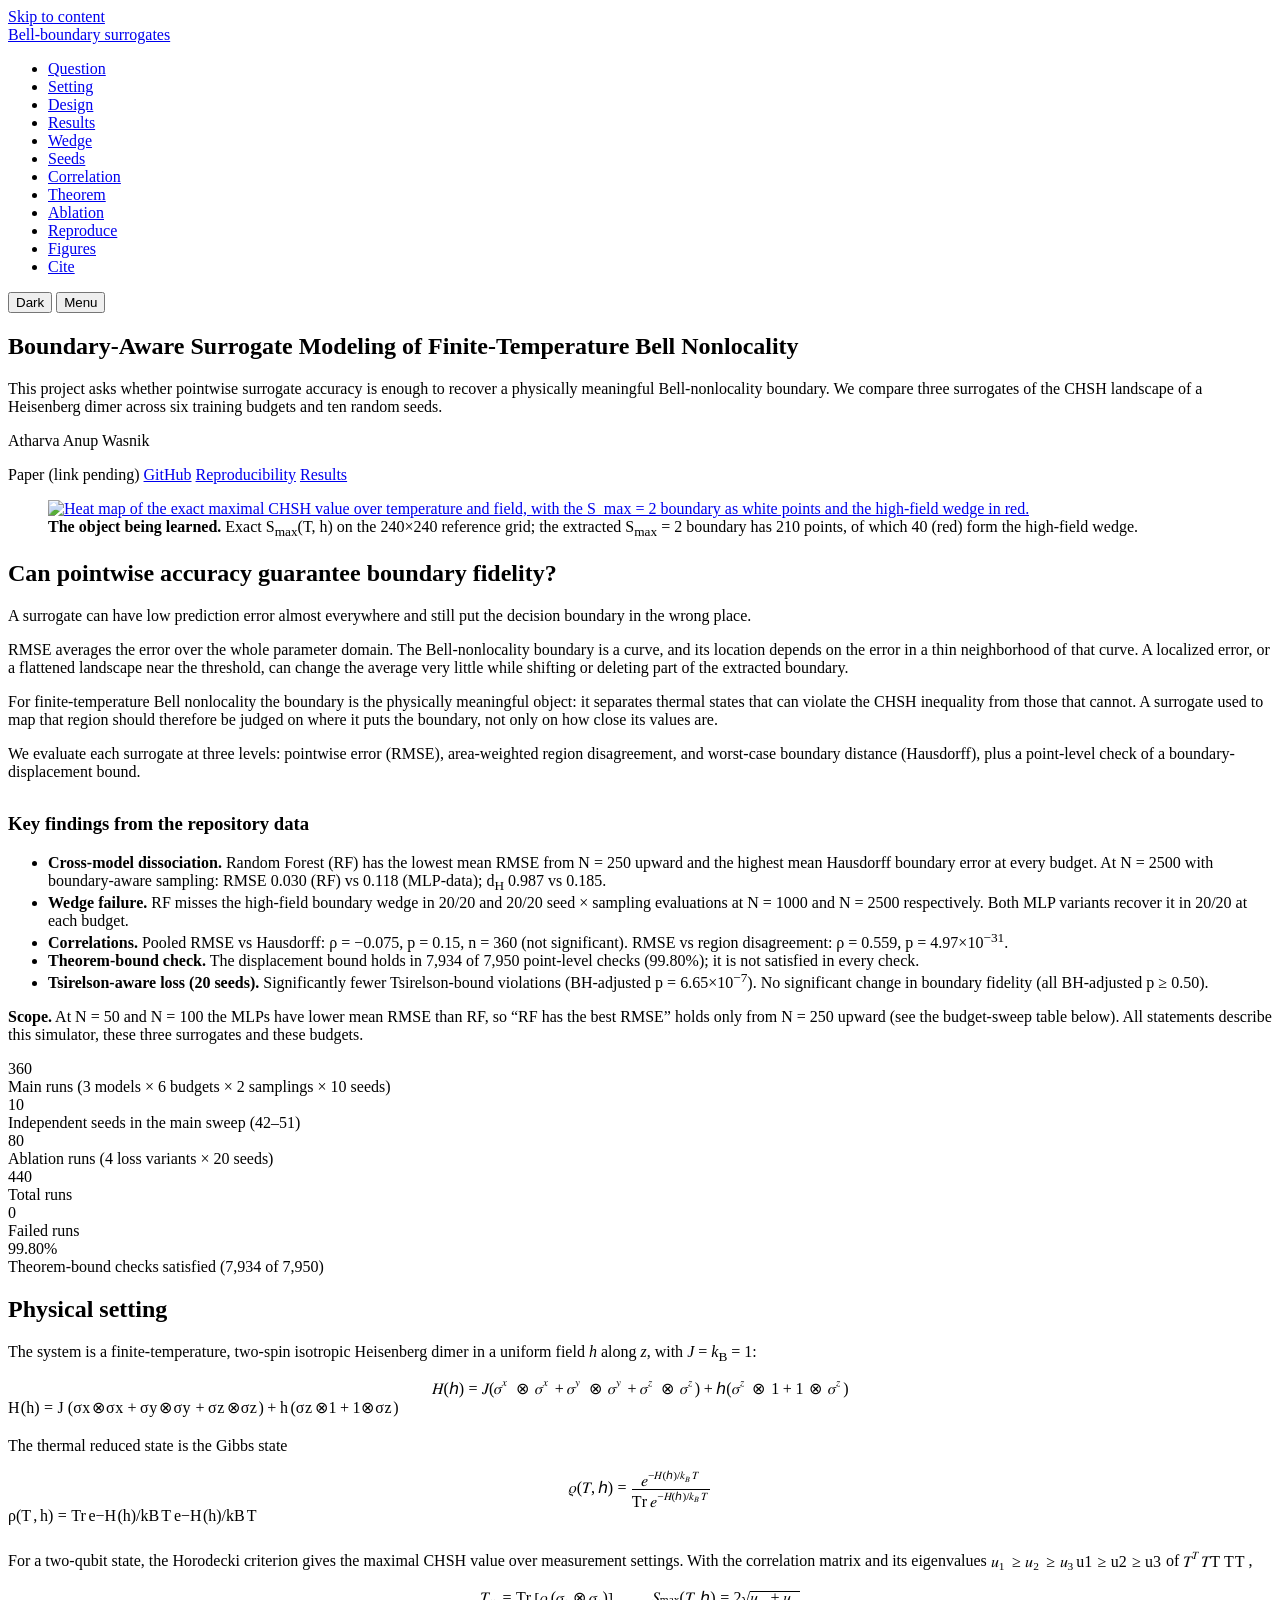
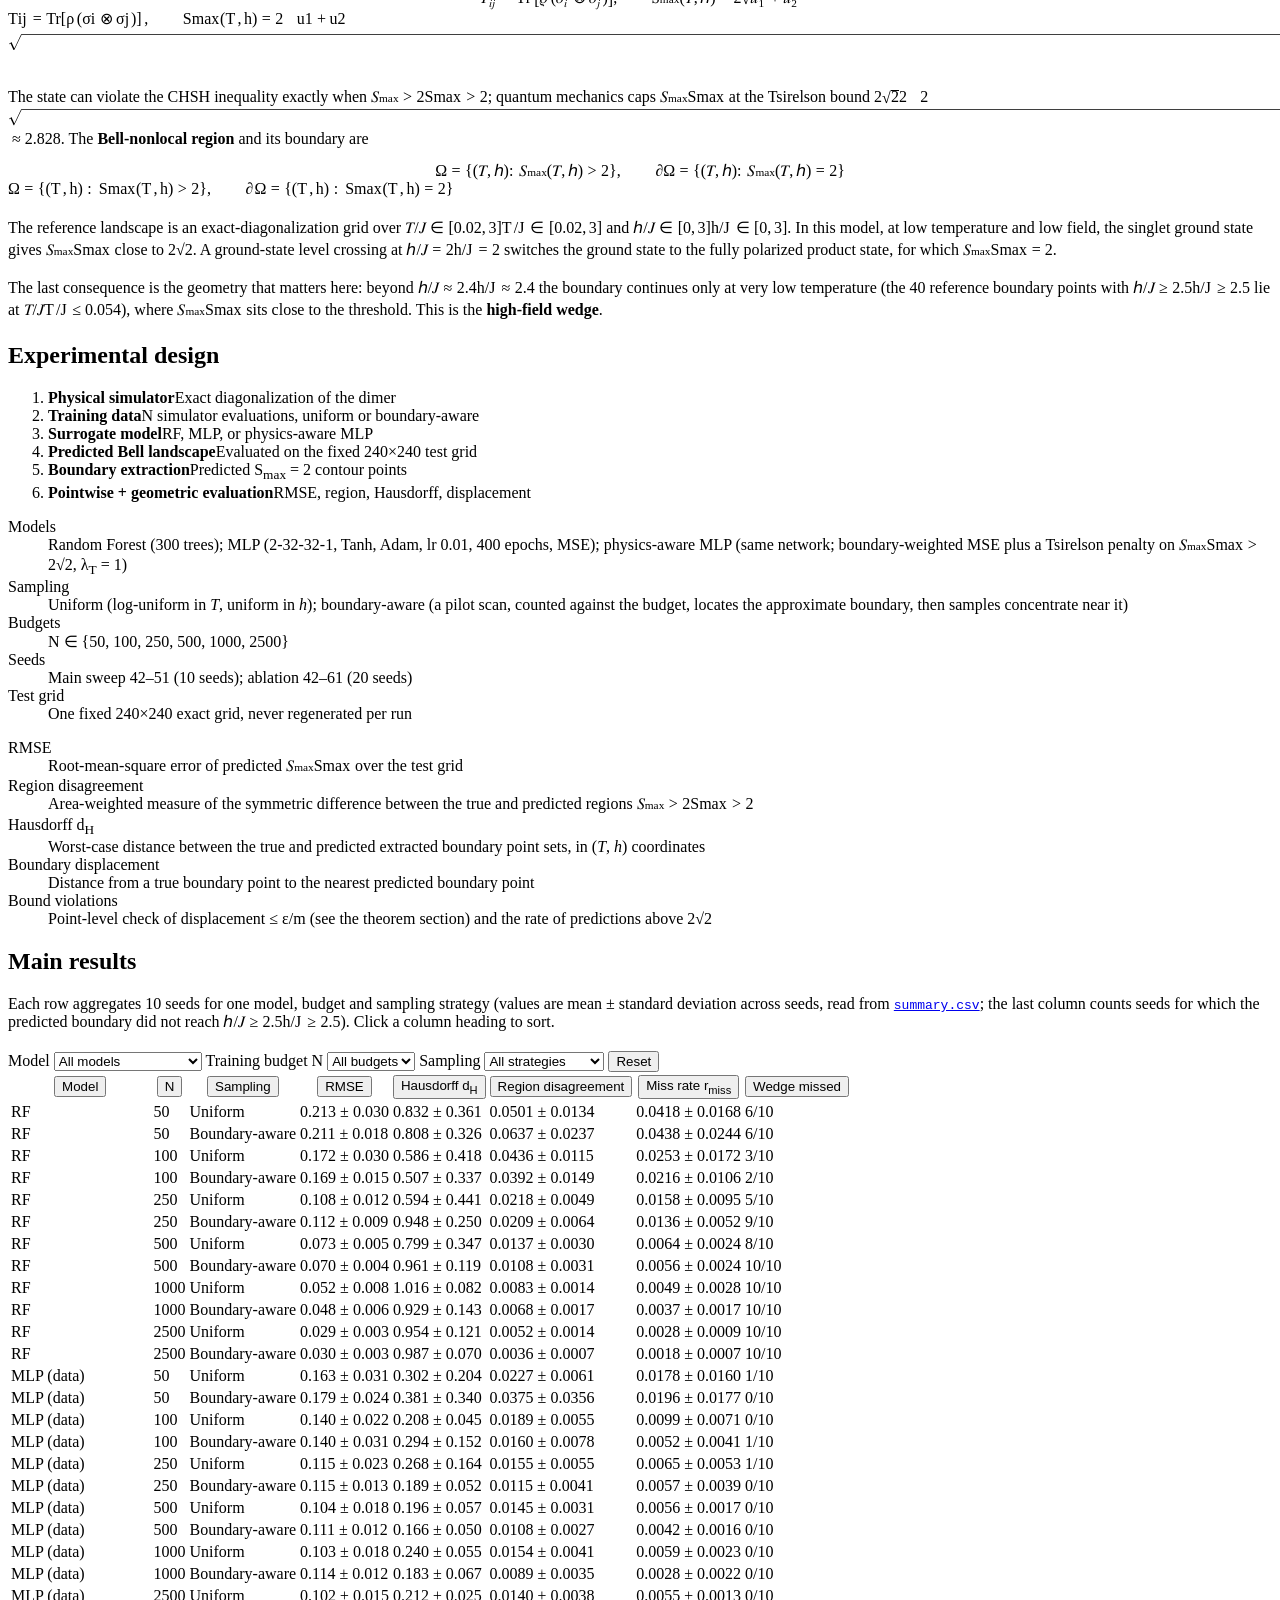
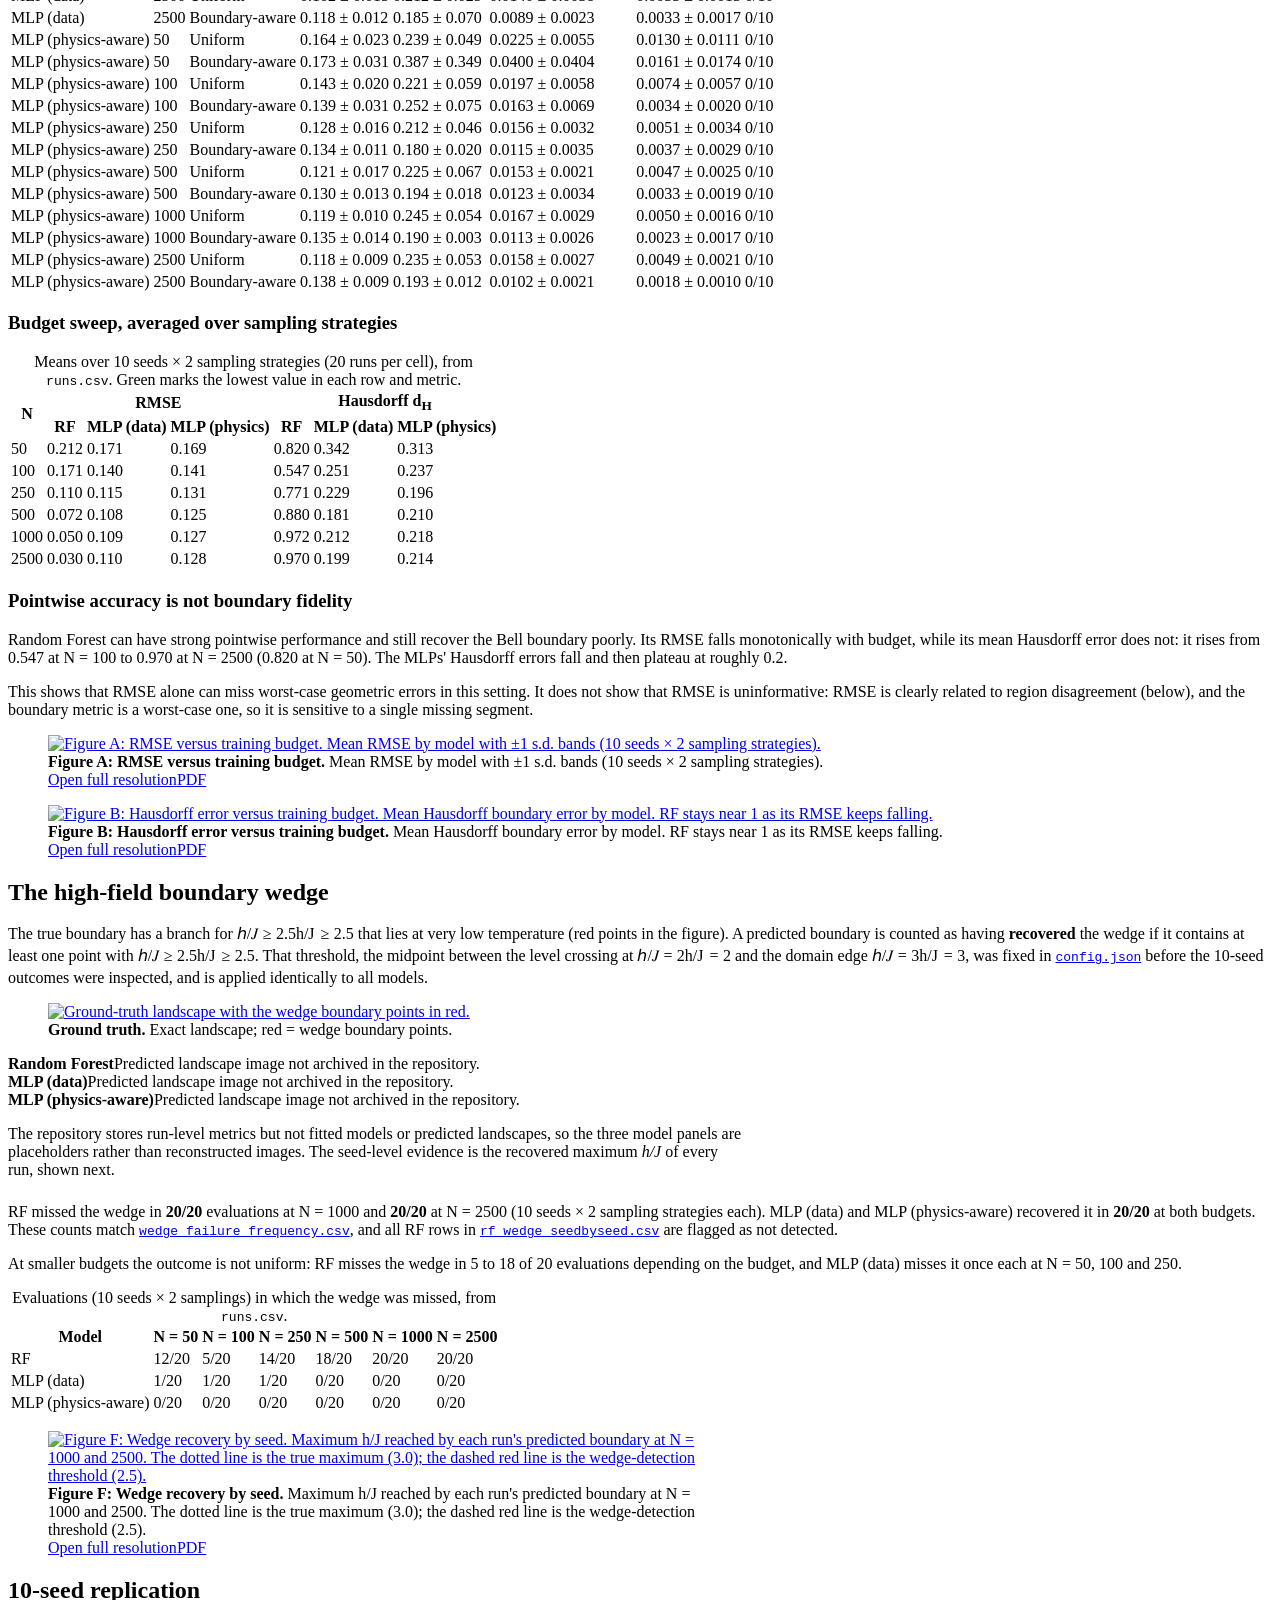
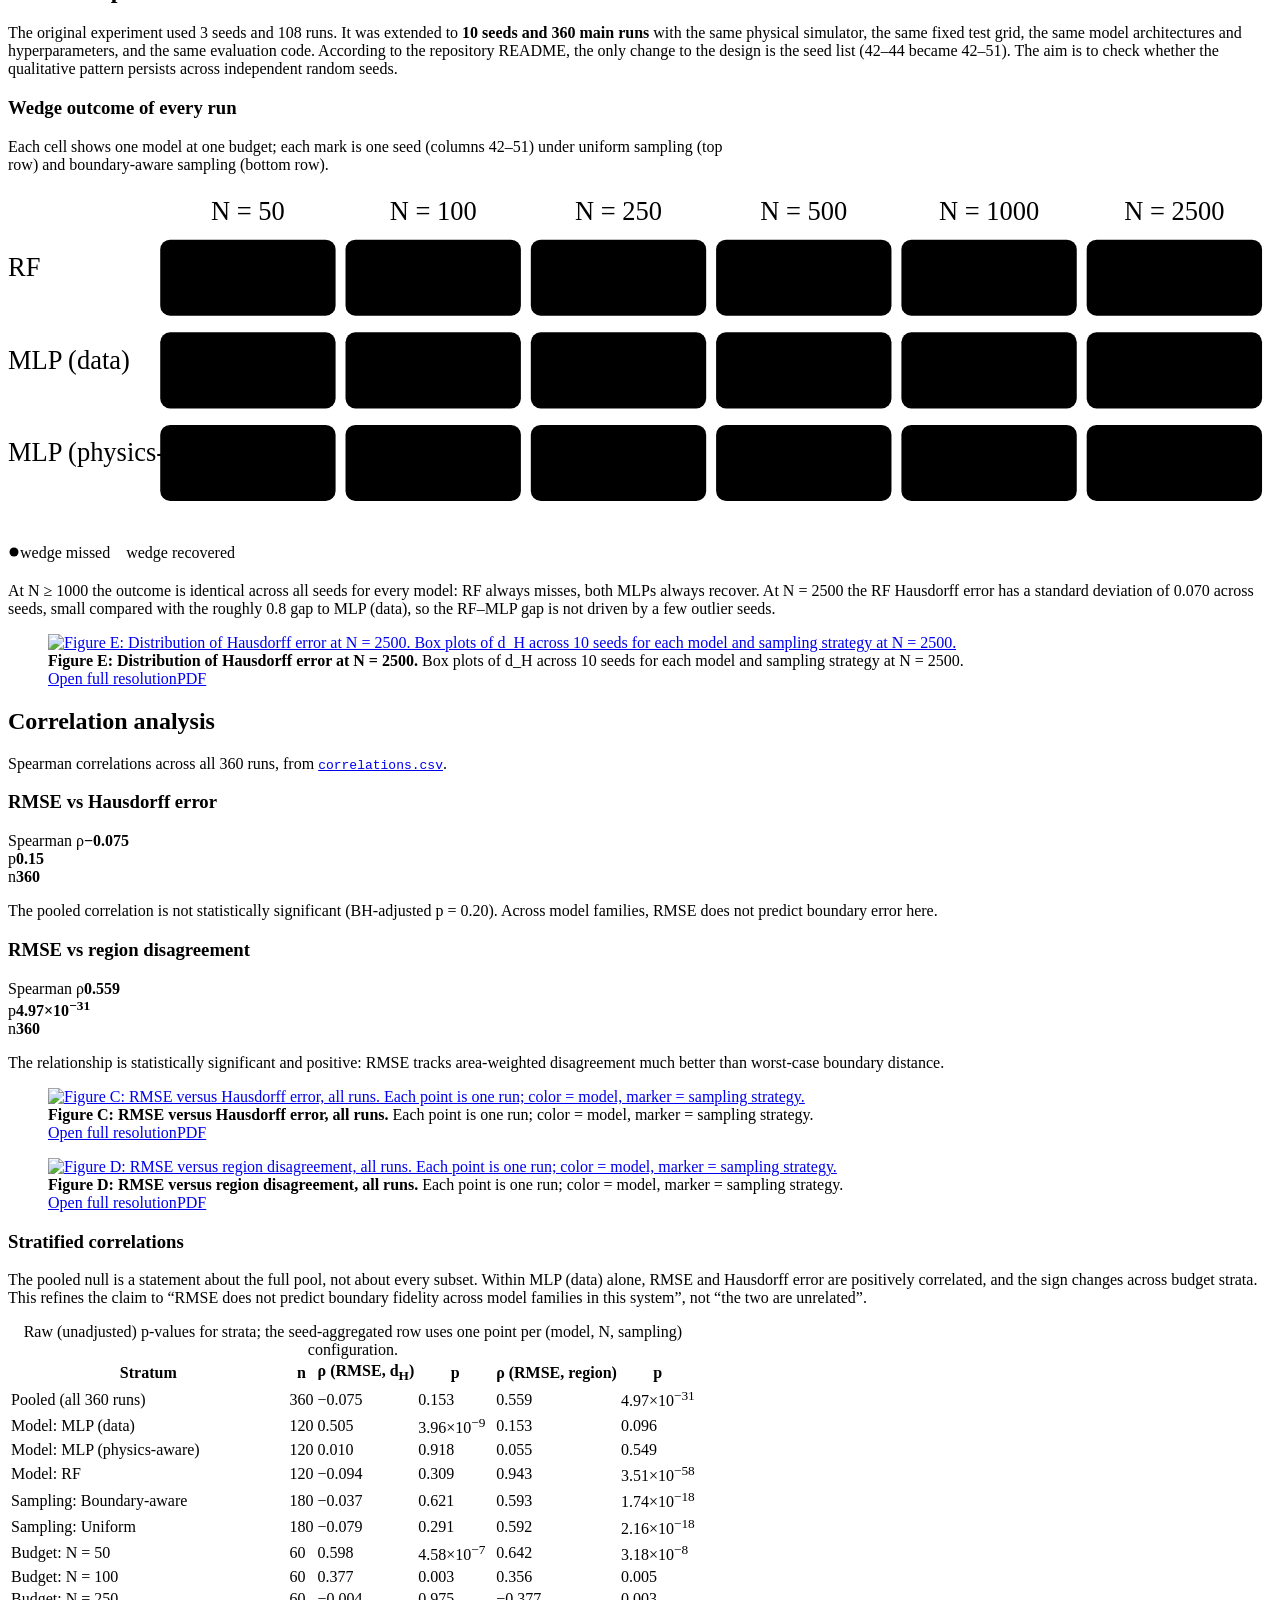
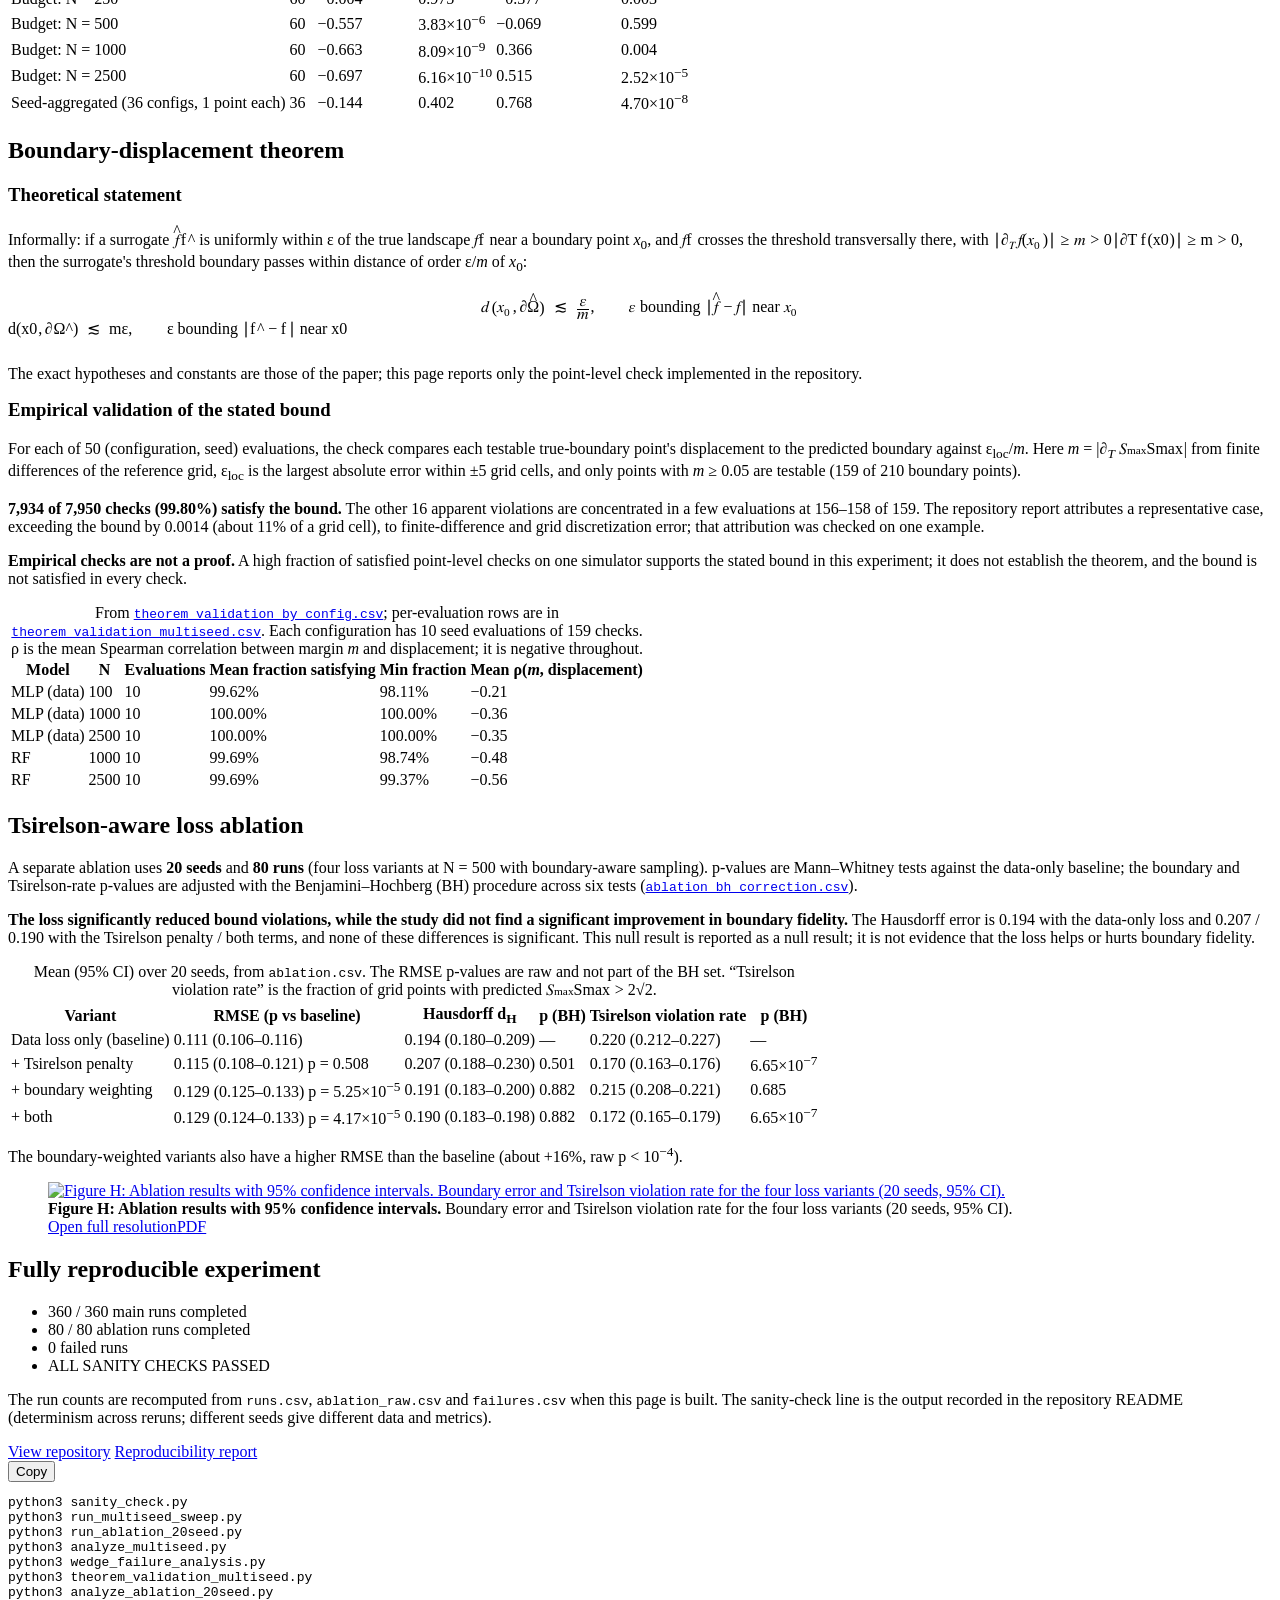
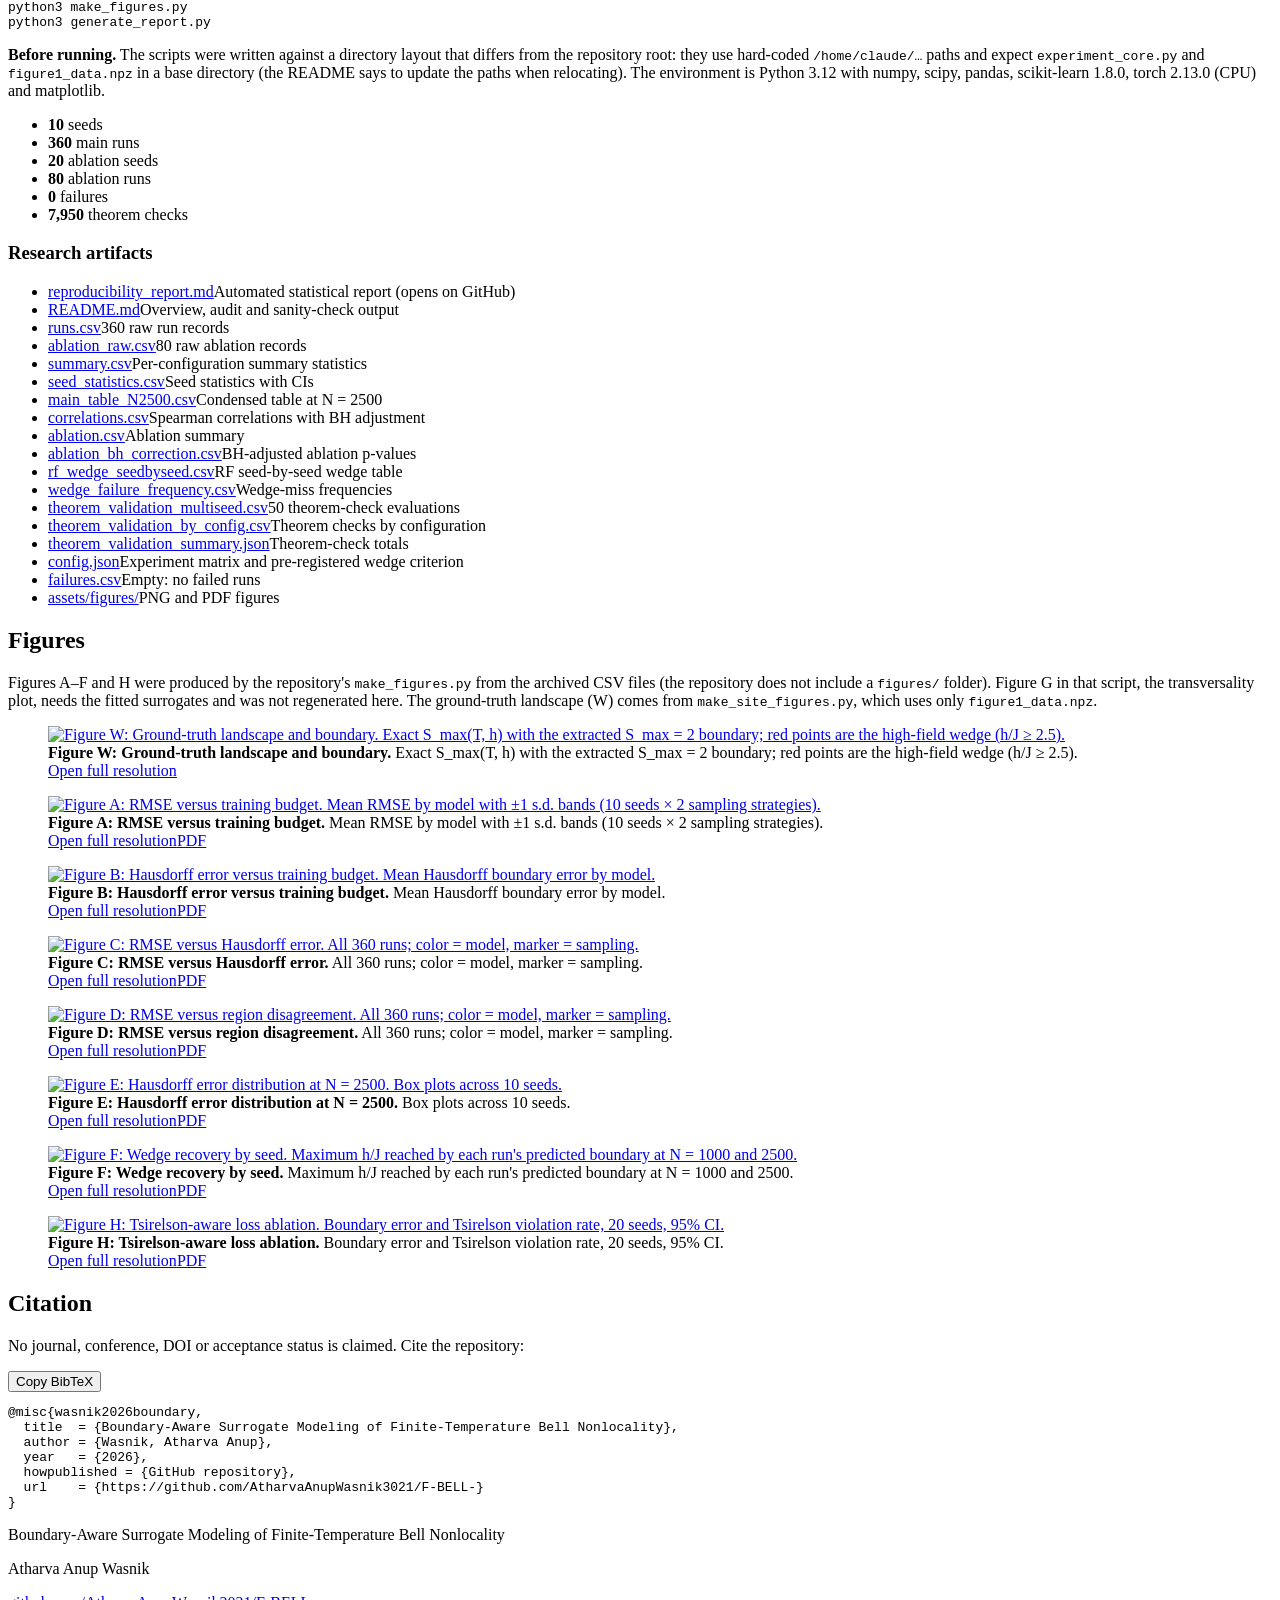
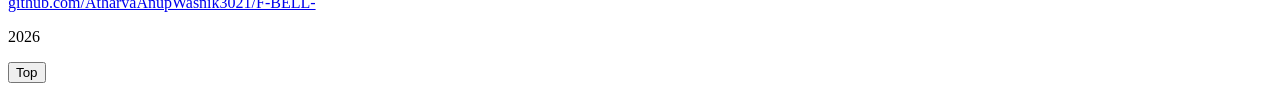
==== index.html @ db92a540 "Add files via upload" ====
<!doctype html>
<html lang="en">
<head>
<meta charset="utf-8">
<meta name="viewport" content="width=device-width, initial-scale=1">
<title>Boundary-Aware Surrogate Modeling of Finite-Temperature Bell Nonlocality</title>
<meta name="description" content="Does low pointwise surrogate error guarantee a faithful recovery of the Bell-nonlocality boundary? Multiseed study of the finite-temperature Heisenberg dimer. Code, data and reproducibility report.">
<meta name="author" content="Atharva Anup Wasnik">
<meta name="color-scheme" content="light dark">
<link rel="canonical" href="https://atharvaanupwasnik3021.github.io/F-BELL-/">
<meta property="og:type" content="website">
<meta property="og:title" content="Boundary-Aware Surrogate Modeling of Finite-Temperature Bell Nonlocality">
<meta property="og:description" content="Pointwise surrogate accuracy versus faithful recovery of the S_max = 2 boundary: 10 seeds, 360 runs, full reproducibility.">
<meta property="og:url" content="https://atharvaanupwasnik3021.github.io/F-BELL-/">
<meta property="og:image" content="https://atharvaanupwasnik3021.github.io/F-BELL-/assets/figures/figW_ground_truth_landscape.png">
<link rel="stylesheet" href="assets/vendor/katex/katex.min.css">
<link rel="stylesheet" href="assets/css/style.css">
<script>try{var t=localStorage.getItem("fbell-theme");if(t)document.documentElement.setAttribute("data-theme",t)}catch(e){}</script>
</head>
<body>
<a class="skip" href="#main">Skip to content</a>

<header class="site-nav">
  <nav class="wrap" aria-label="Sections">
    <a class="brand" href="#top">Bell-boundary surrogates</a>
    <ul class="nav-links" id="nav-links">
      <li><a href="#question">Question</a></li>
      <li><a href="#setting">Setting</a></li>
      <li><a href="#design">Design</a></li>
      <li><a href="#results">Results</a></li>
      <li><a href="#wedge">Wedge</a></li>
      <li><a href="#replication">Seeds</a></li>
      <li><a href="#correlation">Correlation</a></li>
      <li><a href="#theorem">Theorem</a></li>
      <li><a href="#ablation">Ablation</a></li>
      <li><a href="#reproducibility">Reproduce</a></li>
      <li><a href="#figures">Figures</a></li>
      <li><a href="#cite">Cite</a></li>
    </ul>
    <button class="icon-btn theme" id="theme-toggle" type="button" aria-label="Switch color theme">Dark</button>
    <button class="icon-btn nav-toggle" id="nav-toggle" type="button" aria-expanded="false" aria-controls="nav-links">Menu</button>
  </nav>
</header>

<main id="main">

<section class="hero" id="top">
  <div class="wrap hero-grid">
    <div>
      <h1>Boundary-Aware Surrogate Modeling of Finite-Temperature Bell Nonlocality</h1>
      <p class="sub">This project asks whether pointwise surrogate accuracy is enough to recover a physically meaningful Bell-nonlocality boundary. We compare three surrogates of the CHSH landscape of a Heisenberg dimer across six training budgets and ten random seeds.</p>
      <p class="author">Atharva Anup Wasnik</p>
      <div class="btns">
        <span class="btn disabled" role="link" aria-disabled="true" title="No paper URL is available yet">Paper (link pending)</span>
        <a class="btn primary" href="https://github.com/AtharvaAnupWasnik3021/F-BELL-">GitHub</a>
        <a class="btn" href="#reproducibility">Reproducibility</a>
        <a class="btn" href="#results">Results</a>
      </div>
    </div>
    <figure class="fig">
      <a class="zoom" href="assets/figures/figW_ground_truth_landscape.png" data-title="Ground-truth landscape and boundary">
        <div class="imgwrap"><img src="assets/figures/figW_ground_truth_landscape.png" width="1124" alt="Heat map of the exact maximal CHSH value over temperature and field, with the S_max = 2 boundary as white points and the high-field wedge in red."></div>
      </a>
      <figcaption><b>The object being learned.</b> Exact S<sub>max</sub>(T, h) on the 240×240 reference grid; the extracted S<sub>max</sub> = 2 boundary has 210 points, of which 40 (red) form the high-field wedge.</figcaption>
    </figure>
  </div>
</section>

<section class="block" id="question">
  <div class="wrap">
    <h2>Can pointwise accuracy guarantee boundary fidelity?</h2>
    <div class="two-col">
      <div class="prose">
        <p class="lede">A surrogate can have low prediction error almost everywhere and still put the decision boundary in the wrong place.</p>
        <p>RMSE averages the error over the whole parameter domain. The Bell-nonlocality boundary is a curve, and its location depends on the error in a thin neighborhood of that curve. A localized error, or a flattened landscape near the threshold, can change the average very little while shifting or deleting part of the extracted boundary.</p>
      </div>
      <div class="prose">
        <p>For finite-temperature Bell nonlocality the boundary is the physically meaningful object: it separates thermal states that can violate the CHSH inequality from those that cannot. A surrogate used to map that region should therefore be judged on where it puts the boundary, not only on how close its values are.</p>
        <p>We evaluate each surrogate at three levels: pointwise error (RMSE), area-weighted region disagreement, and worst-case boundary distance (Hausdorff), plus a point-level check of a boundary-displacement bound.</p>
      </div>
    </div>

    <div class="card finding" style="margin-top:2rem">
      <h3>Key findings from the repository data</h3>
      <ul>
        <li><b>Cross-model dissociation.</b> Random Forest (RF) has the lowest mean RMSE from N = 250 upward and the highest mean Hausdorff boundary error at every budget. At N = 2500 with boundary-aware sampling: RMSE 0.030 (RF) vs 0.118 (MLP-data); d<sub>H</sub> 0.987 vs 0.185.</li>
        <li><b>Wedge failure.</b> RF misses the high-field boundary wedge in 20/20 and 20/20 seed × sampling evaluations at N = 1000 and N = 2500 respectively. Both MLP variants recover it in 20/20 at each budget.</li>
        <li><b>Correlations.</b> Pooled RMSE vs Hausdorff: ρ = −0.075, p = 0.15, n = 360 (not significant). RMSE vs region disagreement: ρ = 0.559, p = 4.97×10<sup>−31</sup>.</li>
        <li><b>Theorem-bound check.</b> The displacement bound holds in 7,934 of 7,950 point-level checks (99.80%); it is not satisfied in every check.</li>
        <li><b>Tsirelson-aware loss (20 seeds).</b> Significantly fewer Tsirelson-bound violations (BH-adjusted p = 6.65×10<sup>−7</sup>). No significant change in boundary fidelity (all BH-adjusted p ≥ 0.50).</li>
      </ul>
    </div>
    <p class="note small"><b>Scope.</b> At N = 50 and N = 100 the MLPs have lower mean RMSE than RF, so “RF has the best RMSE” holds only from N = 250 upward (see the budget-sweep table below). All statements describe this simulator, these three surrogates and these budgets.</p>

    <div class="metrics" id="glance" aria-label="Results at a glance">
      <div class="metric"><div class="v">360</div><div class="l">Main runs (3 models × 6 budgets × 2 samplings × 10 seeds)</div></div>
      <div class="metric"><div class="v">10</div><div class="l">Independent seeds in the main sweep (42–51)</div></div>
      <div class="metric"><div class="v">80</div><div class="l">Ablation runs (4 loss variants × 20 seeds)</div></div>
      <div class="metric"><div class="v">440</div><div class="l">Total runs</div></div>
      <div class="metric zero"><div class="v">0</div><div class="l">Failed runs</div></div>
      <div class="metric"><div class="v">99.80%</div><div class="l">Theorem-bound checks satisfied (7,934 of 7,950)</div></div>
    </div>
  </div>
</section>

<section class="block" id="setting">
  <div class="wrap">
    <h2>Physical setting</h2>
    <div class="two-col">
      <div class="prose">
        <p>The system is a finite-temperature, two-spin isotropic Heisenberg dimer in a uniform field <i>h</i> along <i>z</i>, with <i>J</i> = <i>k</i><sub>B</sub> = 1:</p>
        <span class="katex-display"><span class="katex"><span class="katex-mathml"><math xmlns="http://www.w3.org/1998/Math/MathML" display="block"><semantics><mrow><mi>H</mi><mo stretchy="false">(</mo><mi>h</mi><mo stretchy="false">)</mo><mo>=</mo><mi>J</mi><mrow><mo fence="true">(</mo><msup><mi>σ</mi><mi>x</mi></msup><mtext> ⁣</mtext><mo>⊗</mo><mtext> ⁣</mtext><msup><mi>σ</mi><mi>x</mi></msup><mo>+</mo><msup><mi>σ</mi><mi>y</mi></msup><mtext> ⁣</mtext><mo>⊗</mo><mtext> ⁣</mtext><msup><mi>σ</mi><mi>y</mi></msup><mo>+</mo><msup><mi>σ</mi><mi>z</mi></msup><mtext> ⁣</mtext><mo>⊗</mo><mtext> ⁣</mtext><msup><mi>σ</mi><mi>z</mi></msup><mo fence="true">)</mo></mrow><mo>+</mo><mi>h</mi><mrow><mo fence="true">(</mo><msup><mi>σ</mi><mi>z</mi></msup><mtext> ⁣</mtext><mo>⊗</mo><mtext> ⁣</mtext><mn mathvariant="double-struck">1</mn><mo>+</mo><mn mathvariant="double-struck">1</mn><mtext> ⁣</mtext><mo>⊗</mo><mtext> ⁣</mtext><msup><mi>σ</mi><mi>z</mi></msup><mo fence="true">)</mo></mrow></mrow><annotation encoding="application/x-tex">H(h)=J\left(\sigma^x\!\otimes\!\sigma^x+\sigma^y\!\otimes\!\sigma^y+\sigma^z\!\otimes\!\sigma^z\right)+h\left(\sigma^z\!\otimes\!\mathbb{1}+\mathbb{1}\!\otimes\!\sigma^z\right)</annotation></semantics></math></span><span class="katex-html" aria-hidden="true"><span class="katex-base"><span class="katex-strut" style="height:1em;vertical-align:-0.25em;"></span><span class="mord mathnormal" style="margin-right:0.0813em;">H</span><span class="mopen">(</span><span class="mord mathnormal">h</span><span class="mclose">)</span><span class="mspace" style="margin-right:0.2778em;"></span><span class="mrel">=</span><span class="mspace" style="margin-right:0.2778em;"></span></span><span class="katex-base"><span class="katex-strut" style="height:1em;vertical-align:-0.25em;"></span><span class="mord mathnormal" style="margin-right:0.0962em;">J</span><span class="mspace" style="margin-right:0.1667em;"></span><span class="minner"><span class="mopen delimcenter" style="top:0em;">(</span><span class="mord"><span class="mord mathnormal" style="margin-right:0.0359em;">σ</span><span class="msupsub"><span class="vlist-t"><span class="vlist-r"><span class="vlist" style="height:0.7144em;"><span style="top:-3.113em;margin-right:0.05em;"><span class="pstrut" style="height:2.7em;"></span><span class="katex-sizing reset-size6 size3 mtight"><span class="mord mathnormal mtight">x</span></span></span></span></span></span></span></span><span class="mspace" style="margin-right:-0.1667em;"></span><span class="mspace" style="margin-right:0.2222em;"></span><span class="mbin">⊗</span><span class="mspace" style="margin-right:-0.1667em;"></span><span class="mspace" style="margin-right:0.2222em;"></span><span class="mord"><span class="mord mathnormal" style="margin-right:0.0359em;">σ</span><span class="msupsub"><span class="vlist-t"><span class="vlist-r"><span class="vlist" style="height:0.7144em;"><span style="top:-3.113em;margin-right:0.05em;"><span class="pstrut" style="height:2.7em;"></span><span class="katex-sizing reset-size6 size3 mtight"><span class="mord mathnormal mtight">x</span></span></span></span></span></span></span></span><span class="mspace" style="margin-right:0.2222em;"></span><span class="mbin">+</span><span class="mspace" style="margin-right:0.2222em;"></span><span class="mord"><span class="mord mathnormal" style="margin-right:0.0359em;">σ</span><span class="msupsub"><span class="vlist-t"><span class="vlist-r"><span class="vlist" style="height:0.7144em;"><span style="top:-3.113em;margin-right:0.05em;"><span class="pstrut" style="height:2.7em;"></span><span class="katex-sizing reset-size6 size3 mtight"><span class="mord mathnormal mtight" style="margin-right:0.0359em;">y</span></span></span></span></span></span></span></span><span class="mspace" style="margin-right:-0.1667em;"></span><span class="mspace" style="margin-right:0.2222em;"></span><span class="mbin">⊗</span><span class="mspace" style="margin-right:-0.1667em;"></span><span class="mspace" style="margin-right:0.2222em;"></span><span class="mord"><span class="mord mathnormal" style="margin-right:0.0359em;">σ</span><span class="msupsub"><span class="vlist-t"><span class="vlist-r"><span class="vlist" style="height:0.7144em;"><span style="top:-3.113em;margin-right:0.05em;"><span class="pstrut" style="height:2.7em;"></span><span class="katex-sizing reset-size6 size3 mtight"><span class="mord mathnormal mtight" style="margin-right:0.0359em;">y</span></span></span></span></span></span></span></span><span class="mspace" style="margin-right:0.2222em;"></span><span class="mbin">+</span><span class="mspace" style="margin-right:0.2222em;"></span><span class="mord"><span class="mord mathnormal" style="margin-right:0.0359em;">σ</span><span class="msupsub"><span class="vlist-t"><span class="vlist-r"><span class="vlist" style="height:0.7144em;"><span style="top:-3.113em;margin-right:0.05em;"><span class="pstrut" style="height:2.7em;"></span><span class="katex-sizing reset-size6 size3 mtight"><span class="mord mathnormal mtight" style="margin-right:0.044em;">z</span></span></span></span></span></span></span></span><span class="mspace" style="margin-right:-0.1667em;"></span><span class="mspace" style="margin-right:0.2222em;"></span><span class="mbin">⊗</span><span class="mspace" style="margin-right:-0.1667em;"></span><span class="mspace" style="margin-right:0.2222em;"></span><span class="mord"><span class="mord mathnormal" style="margin-right:0.0359em;">σ</span><span class="msupsub"><span class="vlist-t"><span class="vlist-r"><span class="vlist" style="height:0.7144em;"><span style="top:-3.113em;margin-right:0.05em;"><span class="pstrut" style="height:2.7em;"></span><span class="katex-sizing reset-size6 size3 mtight"><span class="mord mathnormal mtight" style="margin-right:0.044em;">z</span></span></span></span></span></span></span></span><span class="mclose delimcenter" style="top:0em;">)</span></span><span class="mspace" style="margin-right:0.2222em;"></span><span class="mbin">+</span><span class="mspace" style="margin-right:0.2222em;"></span></span><span class="katex-base"><span class="katex-strut" style="height:1em;vertical-align:-0.25em;"></span><span class="mord mathnormal">h</span><span class="mspace" style="margin-right:0.1667em;"></span><span class="minner"><span class="mopen delimcenter" style="top:0em;">(</span><span class="mord"><span class="mord mathnormal" style="margin-right:0.0359em;">σ</span><span class="msupsub"><span class="vlist-t"><span class="vlist-r"><span class="vlist" style="height:0.7144em;"><span style="top:-3.113em;margin-right:0.05em;"><span class="pstrut" style="height:2.7em;"></span><span class="katex-sizing reset-size6 size3 mtight"><span class="mord mathnormal mtight" style="margin-right:0.044em;">z</span></span></span></span></span></span></span></span><span class="mspace" style="margin-right:-0.1667em;"></span><span class="mspace" style="margin-right:0.2222em;"></span><span class="mbin">⊗</span><span class="mspace" style="margin-right:-0.1667em;"></span><span class="mspace" style="margin-right:0.2222em;"></span><span class="mord">1</span><span class="mspace" style="margin-right:0.2222em;"></span><span class="mbin">+</span><span class="mspace" style="margin-right:0.2222em;"></span><span class="mord">1</span><span class="mspace" style="margin-right:-0.1667em;"></span><span class="mspace" style="margin-right:0.2222em;"></span><span class="mbin">⊗</span><span class="mspace" style="margin-right:-0.1667em;"></span><span class="mspace" style="margin-right:0.2222em;"></span><span class="mord"><span class="mord mathnormal" style="margin-right:0.0359em;">σ</span><span class="msupsub"><span class="vlist-t"><span class="vlist-r"><span class="vlist" style="height:0.7144em;"><span style="top:-3.113em;margin-right:0.05em;"><span class="pstrut" style="height:2.7em;"></span><span class="katex-sizing reset-size6 size3 mtight"><span class="mord mathnormal mtight" style="margin-right:0.044em;">z</span></span></span></span></span></span></span></span><span class="mclose delimcenter" style="top:0em;">)</span></span></span></span></span></span>
        <p>The thermal reduced state is the Gibbs state</p>
        <span class="katex-display"><span class="katex"><span class="katex-mathml"><math xmlns="http://www.w3.org/1998/Math/MathML" display="block"><semantics><mrow><mi>ρ</mi><mo stretchy="false">(</mo><mi>T</mi><mo separator="true">,</mo><mi>h</mi><mo stretchy="false">)</mo><mo>=</mo><mfrac><msup><mi>e</mi><mrow><mo>−</mo><mi>H</mi><mo stretchy="false">(</mo><mi>h</mi><mo stretchy="false">)</mo><mi mathvariant="normal">/</mi><msub><mi>k</mi><mi>B</mi></msub><mi>T</mi></mrow></msup><mrow><mrow><mi mathvariant="normal">T</mi><mi mathvariant="normal">r</mi></mrow><mtext> </mtext><msup><mi>e</mi><mrow><mo>−</mo><mi>H</mi><mo stretchy="false">(</mo><mi>h</mi><mo stretchy="false">)</mo><mi mathvariant="normal">/</mi><msub><mi>k</mi><mi>B</mi></msub><mi>T</mi></mrow></msup></mrow></mfrac></mrow><annotation encoding="application/x-tex">\rho(T,h)=\frac{e^{-H(h)/k_BT}}{\mathrm{Tr}\,e^{-H(h)/k_BT}}</annotation></semantics></math></span><span class="katex-html" aria-hidden="true"><span class="katex-base"><span class="katex-strut" style="height:1em;vertical-align:-0.25em;"></span><span class="mord mathnormal">ρ</span><span class="mopen">(</span><span class="mord mathnormal" style="margin-right:0.1389em;">T</span><span class="mpunct">,</span><span class="mspace" style="margin-right:0.1667em;"></span><span class="mord mathnormal">h</span><span class="mclose">)</span><span class="mspace" style="margin-right:0.2778em;"></span><span class="mrel">=</span><span class="mspace" style="margin-right:0.2778em;"></span></span><span class="katex-base"><span class="katex-strut" style="height:2.269em;vertical-align:-0.704em;"></span><span class="mord"><span class="mopen nulldelimiter"></span><span class="mfrac"><span class="vlist-t vlist-t2"><span class="vlist-r"><span class="vlist" style="height:1.565em;"><span style="top:-2.296em;"><span class="pstrut" style="height:3em;"></span><span class="mord"><span class="mord"><span class="mord mathrm">Tr</span></span><span class="mspace" style="margin-right:0.1667em;"></span><span class="mord"><span class="mord mathnormal">e</span><span class="msupsub"><span class="vlist-t"><span class="vlist-r"><span class="vlist" style="height:0.814em;"><span style="top:-2.989em;margin-right:0.05em;"><span class="pstrut" style="height:2.7em;"></span><span class="katex-sizing reset-size6 size3 mtight"><span class="mord mtight"><span class="mord mtight">−</span><span class="mord mathnormal mtight" style="margin-right:0.0813em;">H</span><span class="mopen mtight">(</span><span class="mord mathnormal mtight">h</span><span class="mclose mtight">)</span><span class="mord mtight">/</span><span class="mord mtight"><span class="mord mathnormal mtight" style="margin-right:0.0315em;">k</span><span class="msupsub"><span class="vlist-t vlist-t2"><span class="vlist-r"><span class="vlist" style="height:0.3448em;"><span style="top:-2.3567em;margin-left:-0.0315em;margin-right:0.0714em;"><span class="pstrut" style="height:2.5em;"></span><span class="katex-sizing reset-size3 size1 mtight"><span class="mord mathnormal mtight" style="margin-right:0.0502em;">B</span></span></span></span><span class="vlist-s">​</span></span><span class="vlist-r"><span class="vlist" style="height:0.1433em;"><span></span></span></span></span></span></span><span class="mord mathnormal mtight" style="margin-right:0.1389em;">T</span></span></span></span></span></span></span></span></span></span></span><span style="top:-3.23em;"><span class="pstrut" style="height:3em;"></span><span class="frac-line" style="border-bottom-width:0.04em;"></span></span><span style="top:-3.677em;"><span class="pstrut" style="height:3em;"></span><span class="mord"><span class="mord"><span class="mord mathnormal">e</span><span class="msupsub"><span class="vlist-t"><span class="vlist-r"><span class="vlist" style="height:0.888em;"><span style="top:-3.063em;margin-right:0.05em;"><span class="pstrut" style="height:2.7em;"></span><span class="katex-sizing reset-size6 size3 mtight"><span class="mord mtight"><span class="mord mtight">−</span><span class="mord mathnormal mtight" style="margin-right:0.0813em;">H</span><span class="mopen mtight">(</span><span class="mord mathnormal mtight">h</span><span class="mclose mtight">)</span><span class="mord mtight">/</span><span class="mord mtight"><span class="mord mathnormal mtight" style="margin-right:0.0315em;">k</span><span class="msupsub"><span class="vlist-t vlist-t2"><span class="vlist-r"><span class="vlist" style="height:0.3448em;"><span style="top:-2.3567em;margin-left:-0.0315em;margin-right:0.0714em;"><span class="pstrut" style="height:2.5em;"></span><span class="katex-sizing reset-size3 size1 mtight"><span class="mord mathnormal mtight" style="margin-right:0.0502em;">B</span></span></span></span><span class="vlist-s">​</span></span><span class="vlist-r"><span class="vlist" style="height:0.1433em;"><span></span></span></span></span></span></span><span class="mord mathnormal mtight" style="margin-right:0.1389em;">T</span></span></span></span></span></span></span></span></span></span></span></span><span class="vlist-s">​</span></span><span class="vlist-r"><span class="vlist" style="height:0.704em;"><span></span></span></span></span></span><span class="mclose nulldelimiter"></span></span></span></span></span></span>
        <p>For a two-qubit state, the Horodecki criterion gives the maximal CHSH value over measurement settings. With the correlation matrix and its eigenvalues <span class="katex"><span class="katex-mathml"><math xmlns="http://www.w3.org/1998/Math/MathML"><semantics><mrow><msub><mi>u</mi><mn>1</mn></msub><mo>≥</mo><msub><mi>u</mi><mn>2</mn></msub><mo>≥</mo><msub><mi>u</mi><mn>3</mn></msub></mrow><annotation encoding="application/x-tex">u_1\ge u_2\ge u_3</annotation></semantics></math></span><span class="katex-html" aria-hidden="true"><span class="katex-base"><span class="katex-strut" style="height:0.786em;vertical-align:-0.15em;"></span><span class="mord"><span class="mord mathnormal">u</span><span class="msupsub"><span class="vlist-t vlist-t2"><span class="vlist-r"><span class="vlist" style="height:0.3011em;"><span style="top:-2.55em;margin-left:0em;margin-right:0.05em;"><span class="pstrut" style="height:2.7em;"></span><span class="katex-sizing reset-size6 size3 mtight"><span class="mord mtight">1</span></span></span></span><span class="vlist-s">​</span></span><span class="vlist-r"><span class="vlist" style="height:0.15em;"><span></span></span></span></span></span></span><span class="mspace" style="margin-right:0.2778em;"></span><span class="mrel">≥</span><span class="mspace" style="margin-right:0.2778em;"></span></span><span class="katex-base"><span class="katex-strut" style="height:0.786em;vertical-align:-0.15em;"></span><span class="mord"><span class="mord mathnormal">u</span><span class="msupsub"><span class="vlist-t vlist-t2"><span class="vlist-r"><span class="vlist" style="height:0.3011em;"><span style="top:-2.55em;margin-left:0em;margin-right:0.05em;"><span class="pstrut" style="height:2.7em;"></span><span class="katex-sizing reset-size6 size3 mtight"><span class="mord mtight">2</span></span></span></span><span class="vlist-s">​</span></span><span class="vlist-r"><span class="vlist" style="height:0.15em;"><span></span></span></span></span></span></span><span class="mspace" style="margin-right:0.2778em;"></span><span class="mrel">≥</span><span class="mspace" style="margin-right:0.2778em;"></span></span><span class="katex-base"><span class="katex-strut" style="height:0.5806em;vertical-align:-0.15em;"></span><span class="mord"><span class="mord mathnormal">u</span><span class="msupsub"><span class="vlist-t vlist-t2"><span class="vlist-r"><span class="vlist" style="height:0.3011em;"><span style="top:-2.55em;margin-left:0em;margin-right:0.05em;"><span class="pstrut" style="height:2.7em;"></span><span class="katex-sizing reset-size6 size3 mtight"><span class="mord mtight">3</span></span></span></span><span class="vlist-s">​</span></span><span class="vlist-r"><span class="vlist" style="height:0.15em;"><span></span></span></span></span></span></span></span></span></span> of <span class="katex"><span class="katex-mathml"><math xmlns="http://www.w3.org/1998/Math/MathML"><semantics><mrow><msup><mi mathvariant="script">T</mi><mi mathvariant="sans-serif">T</mi></msup><mi mathvariant="script">T</mi></mrow><annotation encoding="application/x-tex">\mathcal{T}^{\mathsf{T}}\mathcal{T}</annotation></semantics></math></span><span class="katex-html" aria-hidden="true"><span class="katex-base"><span class="katex-strut" style="height:0.8491em;"></span><span class="mord"><span class="mord mathcal" style="margin-right:0.2542em;">T</span><span class="msupsub"><span class="vlist-t"><span class="vlist-r"><span class="vlist" style="height:0.8491em;"><span style="top:-3.063em;margin-right:0.05em;"><span class="pstrut" style="height:2.7em;"></span><span class="katex-sizing reset-size6 size3 mtight"><span class="mord mtight"><span class="mord mathsf mtight">T</span></span></span></span></span></span></span></span></span><span class="mord mathcal" style="margin-right:0.2542em;">T</span></span></span></span>,</p>
        <span class="katex-display"><span class="katex"><span class="katex-mathml"><math xmlns="http://www.w3.org/1998/Math/MathML" display="block"><semantics><mrow><msub><mi mathvariant="script">T</mi><mrow><mi>i</mi><mi>j</mi></mrow></msub><mo>=</mo><mrow><mi mathvariant="normal">T</mi><mi mathvariant="normal">r</mi></mrow><mtext> ⁣</mtext><mrow><mo fence="true">[</mo><mi>ρ</mi><mtext> </mtext><mo stretchy="false">(</mo><msub><mi>σ</mi><mi>i</mi></msub><mo>⊗</mo><msub><mi>σ</mi><mi>j</mi></msub><mo stretchy="false">)</mo><mo fence="true">]</mo></mrow><mo separator="true">,</mo><mspace width="2em"/><msub><mi>S</mi><mi>max</mi><mo>⁡</mo></msub><mo stretchy="false">(</mo><mi>T</mi><mo separator="true">,</mo><mi>h</mi><mo stretchy="false">)</mo><mo>=</mo><mn>2</mn><msqrt><mrow><msub><mi>u</mi><mn>1</mn></msub><mo>+</mo><msub><mi>u</mi><mn>2</mn></msub></mrow></msqrt></mrow><annotation encoding="application/x-tex">\mathcal{T}_{ij}=\mathrm{Tr}\!\left[\rho\,(\sigma_i\otimes\sigma_j)\right],\qquad S_{\max}(T,h)=2\sqrt{u_1+u_2}</annotation></semantics></math></span><span class="katex-html" aria-hidden="true"><span class="katex-base"><span class="katex-strut" style="height:0.9694em;vertical-align:-0.2861em;"></span><span class="mord"><span class="mord mathcal" style="margin-right:0.2542em;">T</span><span class="msupsub"><span class="vlist-t vlist-t2"><span class="vlist-r"><span class="vlist" style="height:0.3117em;"><span style="top:-2.55em;margin-left:-0.2542em;margin-right:0.05em;"><span class="pstrut" style="height:2.7em;"></span><span class="katex-sizing reset-size6 size3 mtight"><span class="mord mtight"><span class="mord mathnormal mtight" style="margin-right:0.0572em;">ij</span></span></span></span></span><span class="vlist-s">​</span></span><span class="vlist-r"><span class="vlist" style="height:0.2861em;"><span></span></span></span></span></span></span><span class="mspace" style="margin-right:0.2778em;"></span><span class="mrel">=</span><span class="mspace" style="margin-right:0.2778em;"></span></span><span class="katex-base"><span class="katex-strut" style="height:1.0361em;vertical-align:-0.2861em;"></span><span class="mord"><span class="mord mathrm">Tr</span></span><span class="mspace" style="margin-right:-0.1667em;"></span><span class="mspace" style="margin-right:0.1667em;"></span><span class="minner"><span class="mopen delimcenter" style="top:0em;">[</span><span class="mord mathnormal">ρ</span><span class="mspace" style="margin-right:0.1667em;"></span><span class="mopen">(</span><span class="mord"><span class="mord mathnormal" style="margin-right:0.0359em;">σ</span><span class="msupsub"><span class="vlist-t vlist-t2"><span class="vlist-r"><span class="vlist" style="height:0.3117em;"><span style="top:-2.55em;margin-left:-0.0359em;margin-right:0.05em;"><span class="pstrut" style="height:2.7em;"></span><span class="katex-sizing reset-size6 size3 mtight"><span class="mord mathnormal mtight">i</span></span></span></span><span class="vlist-s">​</span></span><span class="vlist-r"><span class="vlist" style="height:0.15em;"><span></span></span></span></span></span></span><span class="mspace" style="margin-right:0.2222em;"></span><span class="mbin">⊗</span><span class="mspace" style="margin-right:0.2222em;"></span><span class="mord"><span class="mord mathnormal" style="margin-right:0.0359em;">σ</span><span class="msupsub"><span class="vlist-t vlist-t2"><span class="vlist-r"><span class="vlist" style="height:0.3117em;"><span style="top:-2.55em;margin-left:-0.0359em;margin-right:0.05em;"><span class="pstrut" style="height:2.7em;"></span><span class="katex-sizing reset-size6 size3 mtight"><span class="mord mathnormal mtight" style="margin-right:0.0572em;">j</span></span></span></span><span class="vlist-s">​</span></span><span class="vlist-r"><span class="vlist" style="height:0.2861em;"><span></span></span></span></span></span></span><span class="mclose">)</span><span class="mclose delimcenter" style="top:0em;">]</span></span><span class="mspace" style="margin-right:0.1667em;"></span><span class="mpunct">,</span><span class="mspace" style="margin-right:2em;"></span><span class="mspace" style="margin-right:0.1667em;"></span><span class="mord"><span class="mord mathnormal" style="margin-right:0.0576em;">S</span><span class="msupsub"><span class="vlist-t vlist-t2"><span class="vlist-r"><span class="vlist" style="height:0.1514em;"><span style="top:-2.55em;margin-left:-0.0576em;margin-right:0.05em;"><span class="pstrut" style="height:2.7em;"></span><span class="katex-sizing reset-size6 size3 mtight"><span class="mord mtight"><span class="mop mtight"><span class="mtight">m</span><span class="mtight">a</span><span class="mtight">x</span></span></span></span></span></span><span class="vlist-s">​</span></span><span class="vlist-r"><span class="vlist" style="height:0.15em;"><span></span></span></span></span></span></span><span class="mopen">(</span><span class="mord mathnormal" style="margin-right:0.1389em;">T</span><span class="mpunct">,</span><span class="mspace" style="margin-right:0.1667em;"></span><span class="mord mathnormal">h</span><span class="mclose">)</span><span class="mspace" style="margin-right:0.2778em;"></span><span class="mrel">=</span><span class="mspace" style="margin-right:0.2778em;"></span></span><span class="katex-base"><span class="katex-strut" style="height:1.04em;vertical-align:-0.1895em;"></span><span class="mord">2</span><span class="mord sqrt"><span class="vlist-t vlist-t2"><span class="vlist-r"><span class="vlist" style="height:0.8505em;"><span class="svg-align" style="top:-3em;"><span class="pstrut" style="height:3em;"></span><span class="mord" style="padding-left:0.833em;"><span class="mord"><span class="mord mathnormal">u</span><span class="msupsub"><span class="vlist-t vlist-t2"><span class="vlist-r"><span class="vlist" style="height:0.3011em;"><span style="top:-2.55em;margin-left:0em;margin-right:0.05em;"><span class="pstrut" style="height:2.7em;"></span><span class="katex-sizing reset-size6 size3 mtight"><span class="mord mtight">1</span></span></span></span><span class="vlist-s">​</span></span><span class="vlist-r"><span class="vlist" style="height:0.15em;"><span></span></span></span></span></span></span><span class="mspace" style="margin-right:0.2222em;"></span><span class="mbin">+</span><span class="mspace" style="margin-right:0.2222em;"></span><span class="mord"><span class="mord mathnormal">u</span><span class="msupsub"><span class="vlist-t vlist-t2"><span class="vlist-r"><span class="vlist" style="height:0.3011em;"><span style="top:-2.55em;margin-left:0em;margin-right:0.05em;"><span class="pstrut" style="height:2.7em;"></span><span class="katex-sizing reset-size6 size3 mtight"><span class="mord mtight">2</span></span></span></span><span class="vlist-s">​</span></span><span class="vlist-r"><span class="vlist" style="height:0.15em;"><span></span></span></span></span></span></span></span></span><span style="top:-2.8105em;"><span class="pstrut" style="height:3em;"></span><span class="hide-tail" style="min-width:0.853em;height:1.08em;"><svg xmlns="http://www.w3.org/2000/svg" width="400em" height="1.08em" viewBox="0 0 400000 1080" preserveAspectRatio="xMinYMin slice"><path d="M95,702
c-2.7,0,-7.17,-2.7,-13.5,-8c-5.8,-5.3,-9.5,-10,-9.5,-14
c0,-2,0.3,-3.3,1,-4c1.3,-2.7,23.83,-20.7,67.5,-54
c44.2,-33.3,65.8,-50.3,66.5,-51c1.3,-1.3,3,-2,5,-2c4.7,0,8.7,3.3,12,10
s173,378,173,378c0.7,0,35.3,-71,104,-213c68.7,-142,137.5,-285,206.5,-429
c69,-144,104.5,-217.7,106.5,-221
l0 -0
c5.3,-9.3,12,-14,20,-14
H400000v40H845.2724
s-225.272,467,-225.272,467s-235,486,-235,486c-2.7,4.7,-9,7,-19,7
c-6,0,-10,-1,-12,-3s-194,-422,-194,-422s-65,47,-65,47z
M834 80h400000v40h-400000z"/></svg></span></span></span><span class="vlist-s">​</span></span><span class="vlist-r"><span class="vlist" style="height:0.1895em;"><span></span></span></span></span></span></span></span></span></span>
      </div>
      <div class="prose">
        <p>The state can violate the CHSH inequality exactly when <span class="katex"><span class="katex-mathml"><math xmlns="http://www.w3.org/1998/Math/MathML"><semantics><mrow><msub><mi>S</mi><mi>max</mi><mo>⁡</mo></msub><mo>&gt;</mo><mn>2</mn></mrow><annotation encoding="application/x-tex">S_{\max}&gt;2</annotation></semantics></math></span><span class="katex-html" aria-hidden="true"><span class="katex-base"><span class="katex-strut" style="height:0.8333em;vertical-align:-0.15em;"></span><span class="mord"><span class="mord mathnormal" style="margin-right:0.0576em;">S</span><span class="msupsub"><span class="vlist-t vlist-t2"><span class="vlist-r"><span class="vlist" style="height:0.1514em;"><span style="top:-2.55em;margin-left:-0.0576em;margin-right:0.05em;"><span class="pstrut" style="height:2.7em;"></span><span class="katex-sizing reset-size6 size3 mtight"><span class="mord mtight"><span class="mop mtight"><span class="mtight">m</span><span class="mtight">a</span><span class="mtight">x</span></span></span></span></span></span><span class="vlist-s">​</span></span><span class="vlist-r"><span class="vlist" style="height:0.15em;"><span></span></span></span></span></span></span><span class="mspace" style="margin-right:0.2778em;"></span><span class="mrel">&gt;</span><span class="mspace" style="margin-right:0.2778em;"></span></span><span class="katex-base"><span class="katex-strut" style="height:0.6444em;"></span><span class="mord">2</span></span></span></span>; quantum mechanics caps <span class="katex"><span class="katex-mathml"><math xmlns="http://www.w3.org/1998/Math/MathML"><semantics><mrow><msub><mi>S</mi><mi>max</mi><mo>⁡</mo></msub></mrow><annotation encoding="application/x-tex">S_{\max}</annotation></semantics></math></span><span class="katex-html" aria-hidden="true"><span class="katex-base"><span class="katex-strut" style="height:0.8333em;vertical-align:-0.15em;"></span><span class="mord"><span class="mord mathnormal" style="margin-right:0.0576em;">S</span><span class="msupsub"><span class="vlist-t vlist-t2"><span class="vlist-r"><span class="vlist" style="height:0.1514em;"><span style="top:-2.55em;margin-left:-0.0576em;margin-right:0.05em;"><span class="pstrut" style="height:2.7em;"></span><span class="katex-sizing reset-size6 size3 mtight"><span class="mord mtight"><span class="mop mtight"><span class="mtight">m</span><span class="mtight">a</span><span class="mtight">x</span></span></span></span></span></span><span class="vlist-s">​</span></span><span class="vlist-r"><span class="vlist" style="height:0.15em;"><span></span></span></span></span></span></span></span></span></span> at the Tsirelson bound <span class="katex"><span class="katex-mathml"><math xmlns="http://www.w3.org/1998/Math/MathML"><semantics><mrow><mn>2</mn><msqrt><mn>2</mn></msqrt></mrow><annotation encoding="application/x-tex">2\sqrt{2}</annotation></semantics></math></span><span class="katex-html" aria-hidden="true"><span class="katex-base"><span class="katex-strut" style="height:1.04em;vertical-align:-0.1328em;"></span><span class="mord">2</span><span class="mord sqrt"><span class="vlist-t vlist-t2"><span class="vlist-r"><span class="vlist" style="height:0.9072em;"><span class="svg-align" style="top:-3em;"><span class="pstrut" style="height:3em;"></span><span class="mord" style="padding-left:0.833em;"><span class="mord">2</span></span></span><span style="top:-2.8672em;"><span class="pstrut" style="height:3em;"></span><span class="hide-tail" style="min-width:0.853em;height:1.08em;"><svg xmlns="http://www.w3.org/2000/svg" width="400em" height="1.08em" viewBox="0 0 400000 1080" preserveAspectRatio="xMinYMin slice"><path d="M95,702
c-2.7,0,-7.17,-2.7,-13.5,-8c-5.8,-5.3,-9.5,-10,-9.5,-14
c0,-2,0.3,-3.3,1,-4c1.3,-2.7,23.83,-20.7,67.5,-54
c44.2,-33.3,65.8,-50.3,66.5,-51c1.3,-1.3,3,-2,5,-2c4.7,0,8.7,3.3,12,10
s173,378,173,378c0.7,0,35.3,-71,104,-213c68.7,-142,137.5,-285,206.5,-429
c69,-144,104.5,-217.7,106.5,-221
l0 -0
c5.3,-9.3,12,-14,20,-14
H400000v40H845.2724
s-225.272,467,-225.272,467s-235,486,-235,486c-2.7,4.7,-9,7,-19,7
c-6,0,-10,-1,-12,-3s-194,-422,-194,-422s-65,47,-65,47z
M834 80h400000v40h-400000z"/></svg></span></span></span><span class="vlist-s">​</span></span><span class="vlist-r"><span class="vlist" style="height:0.1328em;"><span></span></span></span></span></span></span></span></span> ≈ 2.828. The <b>Bell-nonlocal region</b> and its boundary are</p>
        <span class="katex-display"><span class="katex"><span class="katex-mathml"><math xmlns="http://www.w3.org/1998/Math/MathML" display="block"><semantics><mrow><mi mathvariant="normal">Ω</mi><mo>=</mo><mo stretchy="false">{</mo><mo stretchy="false">(</mo><mi>T</mi><mo separator="true">,</mo><mi>h</mi><mo stretchy="false">)</mo><mo>:</mo><mtext> </mtext><msub><mi>S</mi><mi>max</mi><mo>⁡</mo></msub><mo stretchy="false">(</mo><mi>T</mi><mo separator="true">,</mo><mi>h</mi><mo stretchy="false">)</mo><mo>&gt;</mo><mn>2</mn><mo stretchy="false">}</mo><mo separator="true">,</mo><mspace width="2em"/><mi mathvariant="normal">∂</mi><mi mathvariant="normal">Ω</mi><mo>=</mo><mo stretchy="false">{</mo><mo stretchy="false">(</mo><mi>T</mi><mo separator="true">,</mo><mi>h</mi><mo stretchy="false">)</mo><mo>:</mo><mtext> </mtext><msub><mi>S</mi><mi>max</mi><mo>⁡</mo></msub><mo stretchy="false">(</mo><mi>T</mi><mo separator="true">,</mo><mi>h</mi><mo stretchy="false">)</mo><mo>=</mo><mn>2</mn><mo stretchy="false">}</mo></mrow><annotation encoding="application/x-tex">\Omega=\{(T,h):\,S_{\max}(T,h)&gt;2\},\qquad \partial\Omega=\{(T,h):\,S_{\max}(T,h)=2\}</annotation></semantics></math></span><span class="katex-html" aria-hidden="true"><span class="katex-base"><span class="katex-strut" style="height:0.6833em;"></span><span class="mord">Ω</span><span class="mspace" style="margin-right:0.2778em;"></span><span class="mrel">=</span><span class="mspace" style="margin-right:0.2778em;"></span></span><span class="katex-base"><span class="katex-strut" style="height:1em;vertical-align:-0.25em;"></span><span class="mopen">{(</span><span class="mord mathnormal" style="margin-right:0.1389em;">T</span><span class="mpunct">,</span><span class="mspace" style="margin-right:0.1667em;"></span><span class="mord mathnormal">h</span><span class="mclose">)</span><span class="mspace" style="margin-right:0.2778em;"></span><span class="mrel">:</span><span class="mspace" style="margin-right:0.1667em;"></span><span class="mspace" style="margin-right:0.2778em;"></span></span><span class="katex-base"><span class="katex-strut" style="height:1em;vertical-align:-0.25em;"></span><span class="mord"><span class="mord mathnormal" style="margin-right:0.0576em;">S</span><span class="msupsub"><span class="vlist-t vlist-t2"><span class="vlist-r"><span class="vlist" style="height:0.1514em;"><span style="top:-2.55em;margin-left:-0.0576em;margin-right:0.05em;"><span class="pstrut" style="height:2.7em;"></span><span class="katex-sizing reset-size6 size3 mtight"><span class="mord mtight"><span class="mop mtight"><span class="mtight">m</span><span class="mtight">a</span><span class="mtight">x</span></span></span></span></span></span><span class="vlist-s">​</span></span><span class="vlist-r"><span class="vlist" style="height:0.15em;"><span></span></span></span></span></span></span><span class="mopen">(</span><span class="mord mathnormal" style="margin-right:0.1389em;">T</span><span class="mpunct">,</span><span class="mspace" style="margin-right:0.1667em;"></span><span class="mord mathnormal">h</span><span class="mclose">)</span><span class="mspace" style="margin-right:0.2778em;"></span><span class="mrel">&gt;</span><span class="mspace" style="margin-right:0.2778em;"></span></span><span class="katex-base"><span class="katex-strut" style="height:1em;vertical-align:-0.25em;"></span><span class="mord">2</span><span class="mclose">}</span><span class="mpunct">,</span><span class="mspace" style="margin-right:2em;"></span><span class="mspace" style="margin-right:0.1667em;"></span><span class="mord" style="margin-right:0.0556em;">∂</span><span class="mord">Ω</span><span class="mspace" style="margin-right:0.2778em;"></span><span class="mrel">=</span><span class="mspace" style="margin-right:0.2778em;"></span></span><span class="katex-base"><span class="katex-strut" style="height:1em;vertical-align:-0.25em;"></span><span class="mopen">{(</span><span class="mord mathnormal" style="margin-right:0.1389em;">T</span><span class="mpunct">,</span><span class="mspace" style="margin-right:0.1667em;"></span><span class="mord mathnormal">h</span><span class="mclose">)</span><span class="mspace" style="margin-right:0.2778em;"></span><span class="mrel">:</span><span class="mspace" style="margin-right:0.1667em;"></span><span class="mspace" style="margin-right:0.2778em;"></span></span><span class="katex-base"><span class="katex-strut" style="height:1em;vertical-align:-0.25em;"></span><span class="mord"><span class="mord mathnormal" style="margin-right:0.0576em;">S</span><span class="msupsub"><span class="vlist-t vlist-t2"><span class="vlist-r"><span class="vlist" style="height:0.1514em;"><span style="top:-2.55em;margin-left:-0.0576em;margin-right:0.05em;"><span class="pstrut" style="height:2.7em;"></span><span class="katex-sizing reset-size6 size3 mtight"><span class="mord mtight"><span class="mop mtight"><span class="mtight">m</span><span class="mtight">a</span><span class="mtight">x</span></span></span></span></span></span><span class="vlist-s">​</span></span><span class="vlist-r"><span class="vlist" style="height:0.15em;"><span></span></span></span></span></span></span><span class="mopen">(</span><span class="mord mathnormal" style="margin-right:0.1389em;">T</span><span class="mpunct">,</span><span class="mspace" style="margin-right:0.1667em;"></span><span class="mord mathnormal">h</span><span class="mclose">)</span><span class="mspace" style="margin-right:0.2778em;"></span><span class="mrel">=</span><span class="mspace" style="margin-right:0.2778em;"></span></span><span class="katex-base"><span class="katex-strut" style="height:1em;vertical-align:-0.25em;"></span><span class="mord">2</span><span class="mclose">}</span></span></span></span></span>
        <p>The reference landscape is an exact-diagonalization grid over <span class="katex"><span class="katex-mathml"><math xmlns="http://www.w3.org/1998/Math/MathML"><semantics><mrow><mi>T</mi><mi mathvariant="normal">/</mi><mi>J</mi><mo>∈</mo><mo stretchy="false">[</mo><mn>0.02</mn><mo separator="true">,</mo><mn>3</mn><mo stretchy="false">]</mo></mrow><annotation encoding="application/x-tex">T/J\in[0.02,3]</annotation></semantics></math></span><span class="katex-html" aria-hidden="true"><span class="katex-base"><span class="katex-strut" style="height:1em;vertical-align:-0.25em;"></span><span class="mord mathnormal" style="margin-right:0.1389em;">T</span><span class="mord">/</span><span class="mord mathnormal" style="margin-right:0.0962em;">J</span><span class="mspace" style="margin-right:0.2778em;"></span><span class="mrel">∈</span><span class="mspace" style="margin-right:0.2778em;"></span></span><span class="katex-base"><span class="katex-strut" style="height:1em;vertical-align:-0.25em;"></span><span class="mopen">[</span><span class="mord">0.02</span><span class="mpunct">,</span><span class="mspace" style="margin-right:0.1667em;"></span><span class="mord">3</span><span class="mclose">]</span></span></span></span> and <span class="katex"><span class="katex-mathml"><math xmlns="http://www.w3.org/1998/Math/MathML"><semantics><mrow><mi>h</mi><mi mathvariant="normal">/</mi><mi>J</mi><mo>∈</mo><mo stretchy="false">[</mo><mn>0</mn><mo separator="true">,</mo><mn>3</mn><mo stretchy="false">]</mo></mrow><annotation encoding="application/x-tex">h/J\in[0,3]</annotation></semantics></math></span><span class="katex-html" aria-hidden="true"><span class="katex-base"><span class="katex-strut" style="height:1em;vertical-align:-0.25em;"></span><span class="mord mathnormal">h</span><span class="mord">/</span><span class="mord mathnormal" style="margin-right:0.0962em;">J</span><span class="mspace" style="margin-right:0.2778em;"></span><span class="mrel">∈</span><span class="mspace" style="margin-right:0.2778em;"></span></span><span class="katex-base"><span class="katex-strut" style="height:1em;vertical-align:-0.25em;"></span><span class="mopen">[</span><span class="mord">0</span><span class="mpunct">,</span><span class="mspace" style="margin-right:0.1667em;"></span><span class="mord">3</span><span class="mclose">]</span></span></span></span>. In this model, at low temperature and low field, the singlet ground state gives <span class="katex"><span class="katex-mathml"><math xmlns="http://www.w3.org/1998/Math/MathML"><semantics><mrow><msub><mi>S</mi><mi>max</mi><mo>⁡</mo></msub></mrow><annotation encoding="application/x-tex">S_{\max}</annotation></semantics></math></span><span class="katex-html" aria-hidden="true"><span class="katex-base"><span class="katex-strut" style="height:0.8333em;vertical-align:-0.15em;"></span><span class="mord"><span class="mord mathnormal" style="margin-right:0.0576em;">S</span><span class="msupsub"><span class="vlist-t vlist-t2"><span class="vlist-r"><span class="vlist" style="height:0.1514em;"><span style="top:-2.55em;margin-left:-0.0576em;margin-right:0.05em;"><span class="pstrut" style="height:2.7em;"></span><span class="katex-sizing reset-size6 size3 mtight"><span class="mord mtight"><span class="mop mtight"><span class="mtight">m</span><span class="mtight">a</span><span class="mtight">x</span></span></span></span></span></span><span class="vlist-s">​</span></span><span class="vlist-r"><span class="vlist" style="height:0.15em;"><span></span></span></span></span></span></span></span></span></span> close to 2√2. A ground-state level crossing at <span class="katex"><span class="katex-mathml"><math xmlns="http://www.w3.org/1998/Math/MathML"><semantics><mrow><mi>h</mi><mi mathvariant="normal">/</mi><mi>J</mi><mo>=</mo><mn>2</mn></mrow><annotation encoding="application/x-tex">h/J=2</annotation></semantics></math></span><span class="katex-html" aria-hidden="true"><span class="katex-base"><span class="katex-strut" style="height:1em;vertical-align:-0.25em;"></span><span class="mord mathnormal">h</span><span class="mord">/</span><span class="mord mathnormal" style="margin-right:0.0962em;">J</span><span class="mspace" style="margin-right:0.2778em;"></span><span class="mrel">=</span><span class="mspace" style="margin-right:0.2778em;"></span></span><span class="katex-base"><span class="katex-strut" style="height:0.6444em;"></span><span class="mord">2</span></span></span></span> switches the ground state to the fully polarized product state, for which <span class="katex"><span class="katex-mathml"><math xmlns="http://www.w3.org/1998/Math/MathML"><semantics><mrow><msub><mi>S</mi><mi>max</mi><mo>⁡</mo></msub></mrow><annotation encoding="application/x-tex">S_{\max}</annotation></semantics></math></span><span class="katex-html" aria-hidden="true"><span class="katex-base"><span class="katex-strut" style="height:0.8333em;vertical-align:-0.15em;"></span><span class="mord"><span class="mord mathnormal" style="margin-right:0.0576em;">S</span><span class="msupsub"><span class="vlist-t vlist-t2"><span class="vlist-r"><span class="vlist" style="height:0.1514em;"><span style="top:-2.55em;margin-left:-0.0576em;margin-right:0.05em;"><span class="pstrut" style="height:2.7em;"></span><span class="katex-sizing reset-size6 size3 mtight"><span class="mord mtight"><span class="mop mtight"><span class="mtight">m</span><span class="mtight">a</span><span class="mtight">x</span></span></span></span></span></span><span class="vlist-s">​</span></span><span class="vlist-r"><span class="vlist" style="height:0.15em;"><span></span></span></span></span></span></span></span></span></span> = 2.</p>
        <p>The last consequence is the geometry that matters here: beyond <span class="katex"><span class="katex-mathml"><math xmlns="http://www.w3.org/1998/Math/MathML"><semantics><mrow><mi>h</mi><mi mathvariant="normal">/</mi><mi>J</mi><mo>≈</mo><mn>2.4</mn></mrow><annotation encoding="application/x-tex">h/J\approx 2.4</annotation></semantics></math></span><span class="katex-html" aria-hidden="true"><span class="katex-base"><span class="katex-strut" style="height:1em;vertical-align:-0.25em;"></span><span class="mord mathnormal">h</span><span class="mord">/</span><span class="mord mathnormal" style="margin-right:0.0962em;">J</span><span class="mspace" style="margin-right:0.2778em;"></span><span class="mrel">≈</span><span class="mspace" style="margin-right:0.2778em;"></span></span><span class="katex-base"><span class="katex-strut" style="height:0.6444em;"></span><span class="mord">2.4</span></span></span></span> the boundary continues only at very low temperature (the 40 reference boundary points with <span class="katex"><span class="katex-mathml"><math xmlns="http://www.w3.org/1998/Math/MathML"><semantics><mrow><mi>h</mi><mi mathvariant="normal">/</mi><mi>J</mi><mo>≥</mo><mn>2.5</mn></mrow><annotation encoding="application/x-tex">h/J\ge 2.5</annotation></semantics></math></span><span class="katex-html" aria-hidden="true"><span class="katex-base"><span class="katex-strut" style="height:1em;vertical-align:-0.25em;"></span><span class="mord mathnormal">h</span><span class="mord">/</span><span class="mord mathnormal" style="margin-right:0.0962em;">J</span><span class="mspace" style="margin-right:0.2778em;"></span><span class="mrel">≥</span><span class="mspace" style="margin-right:0.2778em;"></span></span><span class="katex-base"><span class="katex-strut" style="height:0.6444em;"></span><span class="mord">2.5</span></span></span></span> lie at <span class="katex"><span class="katex-mathml"><math xmlns="http://www.w3.org/1998/Math/MathML"><semantics><mrow><mi>T</mi><mi mathvariant="normal">/</mi><mi>J</mi></mrow><annotation encoding="application/x-tex">T/J</annotation></semantics></math></span><span class="katex-html" aria-hidden="true"><span class="katex-base"><span class="katex-strut" style="height:1em;vertical-align:-0.25em;"></span><span class="mord mathnormal" style="margin-right:0.1389em;">T</span><span class="mord">/</span><span class="mord mathnormal" style="margin-right:0.0962em;">J</span></span></span></span> ≤ 0.054), where <span class="katex"><span class="katex-mathml"><math xmlns="http://www.w3.org/1998/Math/MathML"><semantics><mrow><msub><mi>S</mi><mi>max</mi><mo>⁡</mo></msub></mrow><annotation encoding="application/x-tex">S_{\max}</annotation></semantics></math></span><span class="katex-html" aria-hidden="true"><span class="katex-base"><span class="katex-strut" style="height:0.8333em;vertical-align:-0.15em;"></span><span class="mord"><span class="mord mathnormal" style="margin-right:0.0576em;">S</span><span class="msupsub"><span class="vlist-t vlist-t2"><span class="vlist-r"><span class="vlist" style="height:0.1514em;"><span style="top:-2.55em;margin-left:-0.0576em;margin-right:0.05em;"><span class="pstrut" style="height:2.7em;"></span><span class="katex-sizing reset-size6 size3 mtight"><span class="mord mtight"><span class="mop mtight"><span class="mtight">m</span><span class="mtight">a</span><span class="mtight">x</span></span></span></span></span></span><span class="vlist-s">​</span></span><span class="vlist-r"><span class="vlist" style="height:0.15em;"><span></span></span></span></span></span></span></span></span></span> sits close to the threshold. This is the <b>high-field wedge</b>.</p>
      </div>
    </div>
  </div>
</section>

<section class="block" id="design">
  <div class="wrap">
    <h2>Experimental design</h2>
    <ol class="pipeline" aria-label="Pipeline">
      <li><b>Physical simulator</b>Exact diagonalization of the dimer</li>
      <li><b>Training data</b>N simulator evaluations, uniform or boundary-aware</li>
      <li><b>Surrogate model</b>RF, MLP, or physics-aware MLP</li>
      <li><b>Predicted Bell landscape</b>Evaluated on the fixed 240×240 test grid</li>
      <li><b>Boundary extraction</b>Predicted S<sub>max</sub> = 2 contour points</li>
      <li><b>Pointwise + geometric evaluation</b>RMSE, region, Hausdorff, displacement</li>
    </ol>
    <div class="two-col">
      <div class="card">
        <dl class="spec">
          <dt>Models</dt><dd>Random Forest (300 trees); MLP (2-32-32-1, Tanh, Adam, lr 0.01, 400 epochs, MSE); physics-aware MLP (same network; boundary-weighted MSE plus a Tsirelson penalty on <span class="katex"><span class="katex-mathml"><math xmlns="http://www.w3.org/1998/Math/MathML"><semantics><mrow><msub><mi>S</mi><mi>max</mi><mo>⁡</mo></msub></mrow><annotation encoding="application/x-tex">S_{\max}</annotation></semantics></math></span><span class="katex-html" aria-hidden="true"><span class="katex-base"><span class="katex-strut" style="height:0.8333em;vertical-align:-0.15em;"></span><span class="mord"><span class="mord mathnormal" style="margin-right:0.0576em;">S</span><span class="msupsub"><span class="vlist-t vlist-t2"><span class="vlist-r"><span class="vlist" style="height:0.1514em;"><span style="top:-2.55em;margin-left:-0.0576em;margin-right:0.05em;"><span class="pstrut" style="height:2.7em;"></span><span class="katex-sizing reset-size6 size3 mtight"><span class="mord mtight"><span class="mop mtight"><span class="mtight">m</span><span class="mtight">a</span><span class="mtight">x</span></span></span></span></span></span><span class="vlist-s">​</span></span><span class="vlist-r"><span class="vlist" style="height:0.15em;"><span></span></span></span></span></span></span></span></span></span> &gt; 2√2, λ<sub>T</sub> = 1)</dd>
          <dt>Sampling</dt><dd>Uniform (log-uniform in <i>T</i>, uniform in <i>h</i>); boundary-aware (a pilot scan, counted against the budget, locates the approximate boundary, then samples concentrate near it)</dd>
          <dt>Budgets</dt><dd>N ∈ {50, 100, 250, 500, 1000, 2500}</dd>
          <dt>Seeds</dt><dd>Main sweep 42–51 (10 seeds); ablation 42–61 (20 seeds)</dd>
          <dt>Test grid</dt><dd>One fixed 240×240 exact grid, never regenerated per run</dd>
        </dl>
      </div>
      <div class="card">
        <dl class="spec">
          <dt>RMSE</dt><dd>Root-mean-square error of predicted <span class="katex"><span class="katex-mathml"><math xmlns="http://www.w3.org/1998/Math/MathML"><semantics><mrow><msub><mi>S</mi><mi>max</mi><mo>⁡</mo></msub></mrow><annotation encoding="application/x-tex">S_{\max}</annotation></semantics></math></span><span class="katex-html" aria-hidden="true"><span class="katex-base"><span class="katex-strut" style="height:0.8333em;vertical-align:-0.15em;"></span><span class="mord"><span class="mord mathnormal" style="margin-right:0.0576em;">S</span><span class="msupsub"><span class="vlist-t vlist-t2"><span class="vlist-r"><span class="vlist" style="height:0.1514em;"><span style="top:-2.55em;margin-left:-0.0576em;margin-right:0.05em;"><span class="pstrut" style="height:2.7em;"></span><span class="katex-sizing reset-size6 size3 mtight"><span class="mord mtight"><span class="mop mtight"><span class="mtight">m</span><span class="mtight">a</span><span class="mtight">x</span></span></span></span></span></span><span class="vlist-s">​</span></span><span class="vlist-r"><span class="vlist" style="height:0.15em;"><span></span></span></span></span></span></span></span></span></span> over the test grid</dd>
          <dt>Region disagreement</dt><dd>Area-weighted measure of the symmetric difference between the true and predicted regions <span class="katex"><span class="katex-mathml"><math xmlns="http://www.w3.org/1998/Math/MathML"><semantics><mrow><msub><mi>S</mi><mi>max</mi><mo>⁡</mo></msub><mo>&gt;</mo><mn>2</mn></mrow><annotation encoding="application/x-tex">S_{\max}&gt;2</annotation></semantics></math></span><span class="katex-html" aria-hidden="true"><span class="katex-base"><span class="katex-strut" style="height:0.8333em;vertical-align:-0.15em;"></span><span class="mord"><span class="mord mathnormal" style="margin-right:0.0576em;">S</span><span class="msupsub"><span class="vlist-t vlist-t2"><span class="vlist-r"><span class="vlist" style="height:0.1514em;"><span style="top:-2.55em;margin-left:-0.0576em;margin-right:0.05em;"><span class="pstrut" style="height:2.7em;"></span><span class="katex-sizing reset-size6 size3 mtight"><span class="mord mtight"><span class="mop mtight"><span class="mtight">m</span><span class="mtight">a</span><span class="mtight">x</span></span></span></span></span></span><span class="vlist-s">​</span></span><span class="vlist-r"><span class="vlist" style="height:0.15em;"><span></span></span></span></span></span></span><span class="mspace" style="margin-right:0.2778em;"></span><span class="mrel">&gt;</span><span class="mspace" style="margin-right:0.2778em;"></span></span><span class="katex-base"><span class="katex-strut" style="height:0.6444em;"></span><span class="mord">2</span></span></span></span></dd>
          <dt>Hausdorff d<sub>H</sub></dt><dd>Worst-case distance between the true and predicted extracted boundary point sets, in (<i>T</i>, <i>h</i>) coordinates</dd>
          <dt>Boundary displacement</dt><dd>Distance from a true boundary point to the nearest predicted boundary point</dd>
          <dt>Bound violations</dt><dd>Point-level check of displacement ≤ ε/m (see the theorem section) and the rate of predictions above 2√2</dd>
        </dl>
      </div>
    </div>
  </div>
</section>

<section class="block" id="results">
  <div class="wrap">
    <h2>Main results</h2>
    <p class="prose">Each row aggregates 10 seeds for one model, budget and sampling strategy (values are mean ± standard deviation across seeds, read from <a href="summary.csv"><code>summary.csv</code></a>; the last column counts seeds for which the predicted boundary did not reach <span class="katex"><span class="katex-mathml"><math xmlns="http://www.w3.org/1998/Math/MathML"><semantics><mrow><mi>h</mi><mi mathvariant="normal">/</mi><mi>J</mi><mo>≥</mo><mn>2.5</mn></mrow><annotation encoding="application/x-tex">h/J\ge 2.5</annotation></semantics></math></span><span class="katex-html" aria-hidden="true"><span class="katex-base"><span class="katex-strut" style="height:1em;vertical-align:-0.25em;"></span><span class="mord mathnormal">h</span><span class="mord">/</span><span class="mord mathnormal" style="margin-right:0.0962em;">J</span><span class="mspace" style="margin-right:0.2778em;"></span><span class="mrel">≥</span><span class="mspace" style="margin-right:0.2778em;"></span></span><span class="katex-base"><span class="katex-strut" style="height:0.6444em;"></span><span class="mord">2.5</span></span></span></span>). Click a column heading to sort.</p>
    <div class="table-tools">
      <label>Model
        <select id="f-model"><option value="">All models</option><option value="rf">RF</option><option value="mlp_data">MLP (data)</option><option value="mlp_physics">MLP (physics-aware)</option></select></label>
      <label>Training budget N
        <select id="f-budget"><option value="">All budgets</option><option value="50">50</option><option value="100">100</option><option value="250">250</option><option value="500">500</option><option value="1000">1000</option><option value="2500">2500</option></select></label>
      <label>Sampling
        <select id="f-sampling"><option value="">All strategies</option><option value="uniform">Uniform</option><option value="boundary">Boundary-aware</option></select></label>
      <button type="button" id="f-reset">Reset</button>
      <span id="row-count" class="muted" role="status" aria-live="polite"></span>
    </div>
    <div class="table-scroll" tabindex="0" role="region" aria-label="Main results table, scrollable">
      <table class="data" id="main-table">
        <thead><tr>
          <th class="l" data-key="model" data-type="str" aria-sort="none"><button type="button">Model</button></th>
          <th data-key="budget" data-type="num"><button type="button">N</button></th>
          <th class="l" data-key="sampling" data-type="str"><button type="button">Sampling</button></th>
          <th data-key="rmse" data-type="num"><button type="button">RMSE</button></th>
          <th data-key="dh" data-type="num"><button type="button">Hausdorff d<sub>H</sub></button></th>
          <th data-key="reg" data-type="num"><button type="button">Region disagreement</button></th>
          <th data-key="miss" data-type="num"><button type="button">Miss rate r<sub>miss</sub></button></th>
          <th data-key="wedge" data-type="num"><button type="button">Wedge missed</button></th>
        </tr></thead>
        <tbody>
          <tr data-model="rf" data-budget="50" data-sampling="uniform" data-rmse="0.212655" data-dh="0.832418" data-reg="0.050082" data-miss="0.041760" data-wedge="6"><td class="l">RF</td><td>50</td><td class="l">Uniform</td><td>0.213 <span class="pm">± 0.030</span></td><td>0.832 <span class="pm">± 0.361</span></td><td>0.0501 <span class="pm">± 0.0134</span></td><td>0.0418 <span class="pm">± 0.0168</span></td><td class="">6/10</td></tr>
          <tr data-model="rf" data-budget="50" data-sampling="boundary" data-rmse="0.211353" data-dh="0.807577" data-reg="0.063739" data-miss="0.043795" data-wedge="6"><td class="l">RF</td><td>50</td><td class="l">Boundary-aware</td><td>0.211 <span class="pm">± 0.018</span></td><td>0.808 <span class="pm">± 0.326</span></td><td>0.0637 <span class="pm">± 0.0237</span></td><td>0.0438 <span class="pm">± 0.0244</span></td><td class="">6/10</td></tr>
          <tr data-model="rf" data-budget="100" data-sampling="uniform" data-rmse="0.171981" data-dh="0.586058" data-reg="0.043563" data-miss="0.025341" data-wedge="3"><td class="l">RF</td><td>100</td><td class="l">Uniform</td><td>0.172 <span class="pm">± 0.030</span></td><td>0.586 <span class="pm">± 0.418</span></td><td>0.0436 <span class="pm">± 0.0115</span></td><td>0.0253 <span class="pm">± 0.0172</span></td><td class="">3/10</td></tr>
          <tr data-model="rf" data-budget="100" data-sampling="boundary" data-rmse="0.169432" data-dh="0.507262" data-reg="0.039161" data-miss="0.021573" data-wedge="2"><td class="l">RF</td><td>100</td><td class="l">Boundary-aware</td><td>0.169 <span class="pm">± 0.015</span></td><td>0.507 <span class="pm">± 0.337</span></td><td>0.0392 <span class="pm">± 0.0149</span></td><td>0.0216 <span class="pm">± 0.0106</span></td><td class="">2/10</td></tr>
          <tr data-model="rf" data-budget="250" data-sampling="uniform" data-rmse="0.108171" data-dh="0.594211" data-reg="0.021798" data-miss="0.015798" data-wedge="5"><td class="l">RF</td><td>250</td><td class="l">Uniform</td><td>0.108 <span class="pm">± 0.012</span></td><td>0.594 <span class="pm">± 0.441</span></td><td>0.0218 <span class="pm">± 0.0049</span></td><td>0.0158 <span class="pm">± 0.0095</span></td><td class="">5/10</td></tr>
          <tr data-model="rf" data-budget="250" data-sampling="boundary" data-rmse="0.112175" data-dh="0.947951" data-reg="0.020863" data-miss="0.013611" data-wedge="9"><td class="l">RF</td><td>250</td><td class="l">Boundary-aware</td><td>0.112 <span class="pm">± 0.009</span></td><td>0.948 <span class="pm">± 0.250</span></td><td>0.0209 <span class="pm">± 0.0064</span></td><td>0.0136 <span class="pm">± 0.0052</span></td><td class="">9/10</td></tr>
          <tr data-model="rf" data-budget="500" data-sampling="uniform" data-rmse="0.072769" data-dh="0.798591" data-reg="0.013698" data-miss="0.006359" data-wedge="8"><td class="l">RF</td><td>500</td><td class="l">Uniform</td><td>0.073 <span class="pm">± 0.005</span></td><td>0.799 <span class="pm">± 0.347</span></td><td>0.0137 <span class="pm">± 0.0030</span></td><td>0.0064 <span class="pm">± 0.0024</span></td><td class="">8/10</td></tr>
          <tr data-model="rf" data-budget="500" data-sampling="boundary" data-rmse="0.070257" data-dh="0.961375" data-reg="0.010761" data-miss="0.005614" data-wedge="10"><td class="l">RF</td><td>500</td><td class="l">Boundary-aware</td><td>0.070 <span class="pm">± 0.004</span></td><td>0.961 <span class="pm">± 0.119</span></td><td>0.0108 <span class="pm">± 0.0031</span></td><td>0.0056 <span class="pm">± 0.0024</span></td><td class="bad">10/10</td></tr>
          <tr data-model="rf" data-budget="1000" data-sampling="uniform" data-rmse="0.051704" data-dh="1.015664" data-reg="0.008314" data-miss="0.004865" data-wedge="10"><td class="l">RF</td><td>1000</td><td class="l">Uniform</td><td>0.052 <span class="pm">± 0.008</span></td><td>1.016 <span class="pm">± 0.082</span></td><td>0.0083 <span class="pm">± 0.0014</span></td><td>0.0049 <span class="pm">± 0.0028</span></td><td class="bad">10/10</td></tr>
          <tr data-model="rf" data-budget="1000" data-sampling="boundary" data-rmse="0.048264" data-dh="0.929169" data-reg="0.006822" data-miss="0.003684" data-wedge="10"><td class="l">RF</td><td>1000</td><td class="l">Boundary-aware</td><td>0.048 <span class="pm">± 0.006</span></td><td>0.929 <span class="pm">± 0.143</span></td><td>0.0068 <span class="pm">± 0.0017</span></td><td>0.0037 <span class="pm">± 0.0017</span></td><td class="bad">10/10</td></tr>
          <tr data-model="rf" data-budget="2500" data-sampling="uniform" data-rmse="0.029430" data-dh="0.953527" data-reg="0.005174" data-miss="0.002837" data-wedge="10"><td class="l">RF</td><td>2500</td><td class="l">Uniform</td><td>0.029 <span class="pm">± 0.003</span></td><td>0.954 <span class="pm">± 0.121</span></td><td>0.0052 <span class="pm">± 0.0014</span></td><td>0.0028 <span class="pm">± 0.0009</span></td><td class="bad">10/10</td></tr>
          <tr data-model="rf" data-budget="2500" data-sampling="boundary" data-rmse="0.030298" data-dh="0.986856" data-reg="0.003564" data-miss="0.001822" data-wedge="10"><td class="l">RF</td><td>2500</td><td class="l">Boundary-aware</td><td>0.030 <span class="pm">± 0.003</span></td><td>0.987 <span class="pm">± 0.070</span></td><td>0.0036 <span class="pm">± 0.0007</span></td><td>0.0018 <span class="pm">± 0.0007</span></td><td class="bad">10/10</td></tr>
          <tr class="grp" data-model="mlp_data" data-budget="50" data-sampling="uniform" data-rmse="0.162734" data-dh="0.301755" data-reg="0.022741" data-miss="0.017843" data-wedge="1"><td class="l">MLP (data)</td><td>50</td><td class="l">Uniform</td><td>0.163 <span class="pm">± 0.031</span></td><td>0.302 <span class="pm">± 0.204</span></td><td>0.0227 <span class="pm">± 0.0061</span></td><td>0.0178 <span class="pm">± 0.0160</span></td><td class="">1/10</td></tr>
          <tr data-model="mlp_data" data-budget="50" data-sampling="boundary" data-rmse="0.178661" data-dh="0.381379" data-reg="0.037465" data-miss="0.019649" data-wedge="0"><td class="l">MLP (data)</td><td>50</td><td class="l">Boundary-aware</td><td>0.179 <span class="pm">± 0.024</span></td><td>0.381 <span class="pm">± 0.340</span></td><td>0.0375 <span class="pm">± 0.0356</span></td><td>0.0196 <span class="pm">± 0.0177</span></td><td class="good">0/10</td></tr>
          <tr data-model="mlp_data" data-budget="100" data-sampling="uniform" data-rmse="0.139527" data-dh="0.208459" data-reg="0.018933" data-miss="0.009865" data-wedge="0"><td class="l">MLP (data)</td><td>100</td><td class="l">Uniform</td><td>0.140 <span class="pm">± 0.022</span></td><td>0.208 <span class="pm">± 0.045</span></td><td>0.0189 <span class="pm">± 0.0055</span></td><td>0.0099 <span class="pm">± 0.0071</span></td><td class="good">0/10</td></tr>
          <tr data-model="mlp_data" data-budget="100" data-sampling="boundary" data-rmse="0.139939" data-dh="0.294326" data-reg="0.015997" data-miss="0.005243" data-wedge="1"><td class="l">MLP (data)</td><td>100</td><td class="l">Boundary-aware</td><td>0.140 <span class="pm">± 0.031</span></td><td>0.294 <span class="pm">± 0.152</span></td><td>0.0160 <span class="pm">± 0.0078</span></td><td>0.0052 <span class="pm">± 0.0041</span></td><td class="">1/10</td></tr>
          <tr data-model="mlp_data" data-budget="250" data-sampling="uniform" data-rmse="0.115479" data-dh="0.268302" data-reg="0.015467" data-miss="0.006543" data-wedge="1"><td class="l">MLP (data)</td><td>250</td><td class="l">Uniform</td><td>0.115 <span class="pm">± 0.023</span></td><td>0.268 <span class="pm">± 0.164</span></td><td>0.0155 <span class="pm">± 0.0055</span></td><td>0.0065 <span class="pm">± 0.0053</span></td><td class="">1/10</td></tr>
          <tr data-model="mlp_data" data-budget="250" data-sampling="boundary" data-rmse="0.115385" data-dh="0.188816" data-reg="0.011516" data-miss="0.005712" data-wedge="0"><td class="l">MLP (data)</td><td>250</td><td class="l">Boundary-aware</td><td>0.115 <span class="pm">± 0.013</span></td><td>0.189 <span class="pm">± 0.052</span></td><td>0.0115 <span class="pm">± 0.0041</span></td><td>0.0057 <span class="pm">± 0.0039</span></td><td class="good">0/10</td></tr>
          <tr data-model="mlp_data" data-budget="500" data-sampling="uniform" data-rmse="0.104238" data-dh="0.195699" data-reg="0.014531" data-miss="0.005630" data-wedge="0"><td class="l">MLP (data)</td><td>500</td><td class="l">Uniform</td><td>0.104 <span class="pm">± 0.018</span></td><td>0.196 <span class="pm">± 0.057</span></td><td>0.0145 <span class="pm">± 0.0031</span></td><td>0.0056 <span class="pm">± 0.0017</span></td><td class="good">0/10</td></tr>
          <tr data-model="mlp_data" data-budget="500" data-sampling="boundary" data-rmse="0.111365" data-dh="0.165802" data-reg="0.010768" data-miss="0.004166" data-wedge="0"><td class="l">MLP (data)</td><td>500</td><td class="l">Boundary-aware</td><td>0.111 <span class="pm">± 0.012</span></td><td>0.166 <span class="pm">± 0.050</span></td><td>0.0108 <span class="pm">± 0.0027</span></td><td>0.0042 <span class="pm">± 0.0016</span></td><td class="good">0/10</td></tr>
          <tr data-model="mlp_data" data-budget="1000" data-sampling="uniform" data-rmse="0.102785" data-dh="0.240352" data-reg="0.015449" data-miss="0.005880" data-wedge="0"><td class="l">MLP (data)</td><td>1000</td><td class="l">Uniform</td><td>0.103 <span class="pm">± 0.018</span></td><td>0.240 <span class="pm">± 0.055</span></td><td>0.0154 <span class="pm">± 0.0041</span></td><td>0.0059 <span class="pm">± 0.0023</span></td><td class="good">0/10</td></tr>
          <tr data-model="mlp_data" data-budget="1000" data-sampling="boundary" data-rmse="0.114377" data-dh="0.183394" data-reg="0.008876" data-miss="0.002814" data-wedge="0"><td class="l">MLP (data)</td><td>1000</td><td class="l">Boundary-aware</td><td>0.114 <span class="pm">± 0.012</span></td><td>0.183 <span class="pm">± 0.067</span></td><td>0.0089 <span class="pm">± 0.0035</span></td><td>0.0028 <span class="pm">± 0.0022</span></td><td class="good">0/10</td></tr>
          <tr data-model="mlp_data" data-budget="2500" data-sampling="uniform" data-rmse="0.101906" data-dh="0.212010" data-reg="0.014043" data-miss="0.005506" data-wedge="0"><td class="l">MLP (data)</td><td>2500</td><td class="l">Uniform</td><td>0.102 <span class="pm">± 0.015</span></td><td>0.212 <span class="pm">± 0.025</span></td><td>0.0140 <span class="pm">± 0.0038</span></td><td>0.0055 <span class="pm">± 0.0013</span></td><td class="good">0/10</td></tr>
          <tr data-model="mlp_data" data-budget="2500" data-sampling="boundary" data-rmse="0.117749" data-dh="0.185269" data-reg="0.008943" data-miss="0.003270" data-wedge="0"><td class="l">MLP (data)</td><td>2500</td><td class="l">Boundary-aware</td><td>0.118 <span class="pm">± 0.012</span></td><td>0.185 <span class="pm">± 0.070</span></td><td>0.0089 <span class="pm">± 0.0023</span></td><td>0.0033 <span class="pm">± 0.0017</span></td><td class="good">0/10</td></tr>
          <tr class="grp" data-model="mlp_physics" data-budget="50" data-sampling="uniform" data-rmse="0.164344" data-dh="0.238574" data-reg="0.022481" data-miss="0.012958" data-wedge="0"><td class="l">MLP (physics-aware)</td><td>50</td><td class="l">Uniform</td><td>0.164 <span class="pm">± 0.023</span></td><td>0.239 <span class="pm">± 0.049</span></td><td>0.0225 <span class="pm">± 0.0055</span></td><td>0.0130 <span class="pm">± 0.0111</span></td><td class="good">0/10</td></tr>
          <tr data-model="mlp_physics" data-budget="50" data-sampling="boundary" data-rmse="0.173413" data-dh="0.386623" data-reg="0.040028" data-miss="0.016090" data-wedge="0"><td class="l">MLP (physics-aware)</td><td>50</td><td class="l">Boundary-aware</td><td>0.173 <span class="pm">± 0.031</span></td><td>0.387 <span class="pm">± 0.349</span></td><td>0.0400 <span class="pm">± 0.0404</span></td><td>0.0161 <span class="pm">± 0.0174</span></td><td class="good">0/10</td></tr>
          <tr data-model="mlp_physics" data-budget="100" data-sampling="uniform" data-rmse="0.143145" data-dh="0.221237" data-reg="0.019663" data-miss="0.007446" data-wedge="0"><td class="l">MLP (physics-aware)</td><td>100</td><td class="l">Uniform</td><td>0.143 <span class="pm">± 0.020</span></td><td>0.221 <span class="pm">± 0.059</span></td><td>0.0197 <span class="pm">± 0.0058</span></td><td>0.0074 <span class="pm">± 0.0057</span></td><td class="good">0/10</td></tr>
          <tr data-model="mlp_physics" data-budget="100" data-sampling="boundary" data-rmse="0.139488" data-dh="0.252259" data-reg="0.016296" data-miss="0.003395" data-wedge="0"><td class="l">MLP (physics-aware)</td><td>100</td><td class="l">Boundary-aware</td><td>0.139 <span class="pm">± 0.031</span></td><td>0.252 <span class="pm">± 0.075</span></td><td>0.0163 <span class="pm">± 0.0069</span></td><td>0.0034 <span class="pm">± 0.0020</span></td><td class="good">0/10</td></tr>
          <tr data-model="mlp_physics" data-budget="250" data-sampling="uniform" data-rmse="0.127948" data-dh="0.212449" data-reg="0.015554" data-miss="0.005066" data-wedge="0"><td class="l">MLP (physics-aware)</td><td>250</td><td class="l">Uniform</td><td>0.128 <span class="pm">± 0.016</span></td><td>0.212 <span class="pm">± 0.046</span></td><td>0.0156 <span class="pm">± 0.0032</span></td><td>0.0051 <span class="pm">± 0.0034</span></td><td class="good">0/10</td></tr>
          <tr data-model="mlp_physics" data-budget="250" data-sampling="boundary" data-rmse="0.134339" data-dh="0.180180" data-reg="0.011464" data-miss="0.003651" data-wedge="0"><td class="l">MLP (physics-aware)</td><td>250</td><td class="l">Boundary-aware</td><td>0.134 <span class="pm">± 0.011</span></td><td>0.180 <span class="pm">± 0.020</span></td><td>0.0115 <span class="pm">± 0.0035</span></td><td>0.0037 <span class="pm">± 0.0029</span></td><td class="good">0/10</td></tr>
          <tr data-model="mlp_physics" data-budget="500" data-sampling="uniform" data-rmse="0.120718" data-dh="0.225364" data-reg="0.015268" data-miss="0.004721" data-wedge="0"><td class="l">MLP (physics-aware)</td><td>500</td><td class="l">Uniform</td><td>0.121 <span class="pm">± 0.017</span></td><td>0.225 <span class="pm">± 0.067</span></td><td>0.0153 <span class="pm">± 0.0021</span></td><td>0.0047 <span class="pm">± 0.0025</span></td><td class="good">0/10</td></tr>
          <tr data-model="mlp_physics" data-budget="500" data-sampling="boundary" data-rmse="0.130133" data-dh="0.194276" data-reg="0.012283" data-miss="0.003299" data-wedge="0"><td class="l">MLP (physics-aware)</td><td>500</td><td class="l">Boundary-aware</td><td>0.130 <span class="pm">± 0.013</span></td><td>0.194 <span class="pm">± 0.018</span></td><td>0.0123 <span class="pm">± 0.0034</span></td><td>0.0033 <span class="pm">± 0.0019</span></td><td class="good">0/10</td></tr>
          <tr data-model="mlp_physics" data-budget="1000" data-sampling="uniform" data-rmse="0.118599" data-dh="0.245431" data-reg="0.016657" data-miss="0.005036" data-wedge="0"><td class="l">MLP (physics-aware)</td><td>1000</td><td class="l">Uniform</td><td>0.119 <span class="pm">± 0.010</span></td><td>0.245 <span class="pm">± 0.054</span></td><td>0.0167 <span class="pm">± 0.0029</span></td><td>0.0050 <span class="pm">± 0.0016</span></td><td class="good">0/10</td></tr>
          <tr data-model="mlp_physics" data-budget="1000" data-sampling="boundary" data-rmse="0.134860" data-dh="0.189629" data-reg="0.011290" data-miss="0.002311" data-wedge="0"><td class="l">MLP (physics-aware)</td><td>1000</td><td class="l">Boundary-aware</td><td>0.135 <span class="pm">± 0.014</span></td><td>0.190 <span class="pm">± 0.003</span></td><td>0.0113 <span class="pm">± 0.0026</span></td><td>0.0023 <span class="pm">± 0.0017</span></td><td class="good">0/10</td></tr>
          <tr data-model="mlp_physics" data-budget="2500" data-sampling="uniform" data-rmse="0.117698" data-dh="0.234720" data-reg="0.015793" data-miss="0.004924" data-wedge="0"><td class="l">MLP (physics-aware)</td><td>2500</td><td class="l">Uniform</td><td>0.118 <span class="pm">± 0.009</span></td><td>0.235 <span class="pm">± 0.053</span></td><td>0.0158 <span class="pm">± 0.0027</span></td><td>0.0049 <span class="pm">± 0.0021</span></td><td class="good">0/10</td></tr>
          <tr data-model="mlp_physics" data-budget="2500" data-sampling="boundary" data-rmse="0.138187" data-dh="0.192509" data-reg="0.010173" data-miss="0.001838" data-wedge="0"><td class="l">MLP (physics-aware)</td><td>2500</td><td class="l">Boundary-aware</td><td>0.138 <span class="pm">± 0.009</span></td><td>0.193 <span class="pm">± 0.012</span></td><td>0.0102 <span class="pm">± 0.0021</span></td><td>0.0018 <span class="pm">± 0.0010</span></td><td class="good">0/10</td></tr>
        </tbody>
      </table>
    </div>
    <p id="no-rows" hidden>No configurations match these filters.</p>

    <h3>Budget sweep, averaged over sampling strategies</h3>
    <div class="table-scroll" tabindex="0" role="region" aria-label="Budget sweep table, scrollable">
      <table class="data">
        <caption>Means over 10 seeds × 2 sampling strategies (20 runs per cell), from <code>runs.csv</code>. Green marks the lowest value in each row and metric.</caption>
        <thead><tr><th rowspan="2">N</th><th colspan="3" style="text-align:center">RMSE</th><th colspan="3" style="text-align:center">Hausdorff d<sub>H</sub></th></tr>
        <tr><th>RF</th><th>MLP (data)</th><th>MLP (physics)</th><th>RF</th><th>MLP (data)</th><th>MLP (physics)</th></tr></thead>
        <tbody>
          <tr><td>50</td><td class="">0.212</td><td class="">0.171</td><td class="good">0.169</td><td class="">0.820</td><td class="">0.342</td><td class="good">0.313</td></tr>
          <tr><td>100</td><td class="">0.171</td><td class="good">0.140</td><td class="">0.141</td><td class="">0.547</td><td class="">0.251</td><td class="good">0.237</td></tr>
          <tr><td>250</td><td class="good">0.110</td><td class="">0.115</td><td class="">0.131</td><td class="">0.771</td><td class="">0.229</td><td class="good">0.196</td></tr>
          <tr><td>500</td><td class="good">0.072</td><td class="">0.108</td><td class="">0.125</td><td class="">0.880</td><td class="good">0.181</td><td class="">0.210</td></tr>
          <tr><td>1000</td><td class="good">0.050</td><td class="">0.109</td><td class="">0.127</td><td class="">0.972</td><td class="good">0.212</td><td class="">0.218</td></tr>
          <tr><td>2500</td><td class="good">0.030</td><td class="">0.110</td><td class="">0.128</td><td class="">0.970</td><td class="good">0.199</td><td class="">0.214</td></tr>
        </tbody>
      </table>
    </div>

    <h3>Pointwise accuracy is not boundary fidelity</h3>
    <div class="prose">
      <p>Random Forest can have strong pointwise performance and still recover the Bell boundary poorly. Its RMSE falls monotonically with budget, while its mean Hausdorff error does not: it rises from 0.547 at N = 100 to 0.970 at N = 2500 (0.820 at N = 50). The MLPs' Hausdorff errors fall and then plateau at roughly 0.2.</p>
      <p>This shows that RMSE alone can miss worst-case geometric errors in this setting. It does not show that RMSE is uninformative: RMSE is clearly related to region disagreement (below), and the boundary metric is a worst-case one, so it is sensitive to a single missing segment.</p>
    </div>
    <div class="fig-row">
      <figure class="fig"><a class="zoom" href="assets/figures/figA_rmse_vs_budget.png" data-title="Figure A: RMSE versus training budget"><div class="imgwrap"><img loading="lazy" src="assets/figures/figA_rmse_vs_budget.png" width="1185" height="726" alt="Figure A: RMSE versus training budget. Mean RMSE by model with ±1 s.d. bands (10 seeds × 2 sampling strategies)."></div></a><figcaption><b>Figure A: RMSE versus training budget.</b> Mean RMSE by model with ±1 s.d. bands (10 seeds × 2 sampling strategies).<div class="fig-links"><a href="assets/figures/figA_rmse_vs_budget.png">Open full resolution</a><a href="assets/figures/figA_rmse_vs_budget.pdf">PDF</a></div></figcaption></figure>
      <figure class="fig"><a class="zoom" href="assets/figures/figB_hausdorff_vs_budget.png" data-title="Figure B: Hausdorff error versus training budget"><div class="imgwrap"><img loading="lazy" src="assets/figures/figB_hausdorff_vs_budget.png" width="981" height="727" alt="Figure B: Hausdorff error versus training budget. Mean Hausdorff boundary error by model. RF stays near 1 as its RMSE keeps falling."></div></a><figcaption><b>Figure B: Hausdorff error versus training budget.</b> Mean Hausdorff boundary error by model. RF stays near 1 as its RMSE keeps falling.<div class="fig-links"><a href="assets/figures/figB_hausdorff_vs_budget.png">Open full resolution</a><a href="assets/figures/figB_hausdorff_vs_budget.pdf">PDF</a></div></figcaption></figure>
    </div>
  </div>
</section>

<section class="block" id="wedge">
  <div class="wrap">
    <h2>The high-field boundary wedge</h2>
    <div class="prose">
      <p>The true boundary has a branch for <span class="katex"><span class="katex-mathml"><math xmlns="http://www.w3.org/1998/Math/MathML"><semantics><mrow><mi>h</mi><mi mathvariant="normal">/</mi><mi>J</mi><mo>≥</mo><mn>2.5</mn></mrow><annotation encoding="application/x-tex">h/J\ge 2.5</annotation></semantics></math></span><span class="katex-html" aria-hidden="true"><span class="katex-base"><span class="katex-strut" style="height:1em;vertical-align:-0.25em;"></span><span class="mord mathnormal">h</span><span class="mord">/</span><span class="mord mathnormal" style="margin-right:0.0962em;">J</span><span class="mspace" style="margin-right:0.2778em;"></span><span class="mrel">≥</span><span class="mspace" style="margin-right:0.2778em;"></span></span><span class="katex-base"><span class="katex-strut" style="height:0.6444em;"></span><span class="mord">2.5</span></span></span></span> that lies at very low temperature (red points in the figure). A predicted boundary is counted as having <b>recovered</b> the wedge if it contains at least one point with <span class="katex"><span class="katex-mathml"><math xmlns="http://www.w3.org/1998/Math/MathML"><semantics><mrow><mi>h</mi><mi mathvariant="normal">/</mi><mi>J</mi><mo>≥</mo><mn>2.5</mn></mrow><annotation encoding="application/x-tex">h/J\ge 2.5</annotation></semantics></math></span><span class="katex-html" aria-hidden="true"><span class="katex-base"><span class="katex-strut" style="height:1em;vertical-align:-0.25em;"></span><span class="mord mathnormal">h</span><span class="mord">/</span><span class="mord mathnormal" style="margin-right:0.0962em;">J</span><span class="mspace" style="margin-right:0.2778em;"></span><span class="mrel">≥</span><span class="mspace" style="margin-right:0.2778em;"></span></span><span class="katex-base"><span class="katex-strut" style="height:0.6444em;"></span><span class="mord">2.5</span></span></span></span>. That threshold, the midpoint between the level crossing at <span class="katex"><span class="katex-mathml"><math xmlns="http://www.w3.org/1998/Math/MathML"><semantics><mrow><mi>h</mi><mi mathvariant="normal">/</mi><mi>J</mi><mo>=</mo><mn>2</mn></mrow><annotation encoding="application/x-tex">h/J=2</annotation></semantics></math></span><span class="katex-html" aria-hidden="true"><span class="katex-base"><span class="katex-strut" style="height:1em;vertical-align:-0.25em;"></span><span class="mord mathnormal">h</span><span class="mord">/</span><span class="mord mathnormal" style="margin-right:0.0962em;">J</span><span class="mspace" style="margin-right:0.2778em;"></span><span class="mrel">=</span><span class="mspace" style="margin-right:0.2778em;"></span></span><span class="katex-base"><span class="katex-strut" style="height:0.6444em;"></span><span class="mord">2</span></span></span></span> and the domain edge <span class="katex"><span class="katex-mathml"><math xmlns="http://www.w3.org/1998/Math/MathML"><semantics><mrow><mi>h</mi><mi mathvariant="normal">/</mi><mi>J</mi><mo>=</mo><mn>3</mn></mrow><annotation encoding="application/x-tex">h/J=3</annotation></semantics></math></span><span class="katex-html" aria-hidden="true"><span class="katex-base"><span class="katex-strut" style="height:1em;vertical-align:-0.25em;"></span><span class="mord mathnormal">h</span><span class="mord">/</span><span class="mord mathnormal" style="margin-right:0.0962em;">J</span><span class="mspace" style="margin-right:0.2778em;"></span><span class="mrel">=</span><span class="mspace" style="margin-right:0.2778em;"></span></span><span class="katex-base"><span class="katex-strut" style="height:0.6444em;"></span><span class="mord">3</span></span></span></span>, was fixed in <a href="config.json"><code>config.json</code></a> before the 10-seed outcomes were inspected, and is applied identically to all models.</p>
    </div>
    <div class="wedge-panels">
      <figure class="fig">
        <a class="zoom" href="assets/figures/figW_ground_truth_landscape.png" data-title="Ground truth with wedge points"><div class="imgwrap"><img loading="lazy" src="assets/figures/figW_ground_truth_landscape.png" width="1124" alt="Ground-truth landscape with the wedge boundary points in red."></div></a>
        <figcaption><b>Ground truth.</b> Exact landscape; red = wedge boundary points.</figcaption>
      </figure>
      <div class="placeholder" role="img" aria-label="Placeholder: Random Forest predicted landscape not archived"><b>Random Forest</b>Predicted landscape image not archived in the repository.</div>
      <div class="placeholder" role="img" aria-label="Placeholder: MLP predicted landscape not archived"><b>MLP (data)</b>Predicted landscape image not archived in the repository.</div>
      <div class="placeholder" role="img" aria-label="Placeholder: physics-aware MLP predicted landscape not archived"><b>MLP (physics-aware)</b>Predicted landscape image not archived in the repository.</div>
    </div>
    <p class="small muted" style="max-width:46rem">The repository stores run-level metrics but not fitted models or predicted landscapes, so the three model panels are placeholders rather than reconstructed images. The seed-level evidence is the recovered maximum <i>h/J</i> of every run, shown next.</p>
    <div class="two-col" style="margin-top:1.5rem">
      <div class="prose">
        <p>RF missed the wedge in <b>20/20</b> evaluations at N = 1000 and <b>20/20</b> at N = 2500 (10 seeds × 2 sampling strategies each). MLP (data) and MLP (physics-aware) recovered it in <b>20/20</b> at both budgets. These counts match <a href="wedge_failure_frequency.csv"><code>wedge_failure_frequency.csv</code></a>, and all RF rows in <a href="rf_wedge_seedbyseed.csv"><code>rf_wedge_seedbyseed.csv</code></a> are flagged as not detected.</p>
        <p>At smaller budgets the outcome is not uniform: RF misses the wedge in 5 to 18 of 20 evaluations depending on the budget, and MLP (data) misses it once each at N = 50, 100 and 250.</p>
      </div>
      <div class="table-scroll" tabindex="0" role="region" aria-label="Wedge misses by budget, scrollable">
        <table class="data">
          <caption>Evaluations (10 seeds × 2 samplings) in which the wedge was missed, from <code>runs.csv</code>.</caption>
          <thead><tr><th>Model</th><th>N = 50</th><th>N = 100</th><th>N = 250</th><th>N = 500</th><th>N = 1000</th><th>N = 2500</th></tr></thead>
          <tbody>
          <tr><td class="l">RF</td><td class="">12/20</td><td class="">5/20</td><td class="">14/20</td><td class="">18/20</td><td class="bad">20/20</td><td class="bad">20/20</td></tr>
          <tr><td class="l">MLP (data)</td><td class="">1/20</td><td class="">1/20</td><td class="">1/20</td><td class="good">0/20</td><td class="good">0/20</td><td class="good">0/20</td></tr>
          <tr><td class="l">MLP (physics-aware)</td><td class="good">0/20</td><td class="good">0/20</td><td class="good">0/20</td><td class="good">0/20</td><td class="good">0/20</td><td class="good">0/20</td></tr>
          </tbody>
        </table>
      </div>
    </div>
    <div style="max-width:46rem">
    <figure class="fig"><a class="zoom" href="assets/figures/figF_wedge_recovery.png" data-title="Figure F: Wedge recovery by seed"><div class="imgwrap"><img loading="lazy" src="assets/figures/figF_wedge_recovery.png" width="1190" height="739" alt="Figure F: Wedge recovery by seed. Maximum h/J reached by each run's predicted boundary at N = 1000 and 2500. The dotted line is the true maximum (3.0); the dashed red line is the wedge-detection threshold (2.5)."></div></a><figcaption><b>Figure F: Wedge recovery by seed.</b> Maximum h/J reached by each run's predicted boundary at N = 1000 and 2500. The dotted line is the true maximum (3.0); the dashed red line is the wedge-detection threshold (2.5).<div class="fig-links"><a href="assets/figures/figF_wedge_recovery.png">Open full resolution</a><a href="assets/figures/figF_wedge_recovery.pdf">PDF</a></div></figcaption></figure>
    </div>
  </div>
</section>

<section class="block" id="replication">
  <div class="wrap">
    <h2>10-seed replication</h2>
    <div class="prose">
      <p>The original experiment used 3 seeds and 108 runs. It was extended to <b>10 seeds and 360 main runs</b> with the same physical simulator, the same fixed test grid, the same model architectures and hyperparameters, and the same evaluation code. According to the repository README, the only change to the design is the seed list (42–44 became 42–51). The aim is to check whether the qualitative pattern persists across independent random seeds.</p>
    </div>
    <h3>Wedge outcome of every run</h3>
    <p class="small muted" style="max-width:46rem">Each cell shows one model at one budget; each mark is one seed (columns 42–51) under uniform sampling (top row) and boundary-aware sampling (bottom row).</p>
    <div class="table-scroll" tabindex="0" role="region" aria-label="Seed-level wedge outcomes, scrollable">
      <svg class="seedmatrix" style="min-width:640px" viewBox="0 0 764 202" role="img" aria-label="Wedge outcome for every run: one mark per seed, per sampling strategy, model and budget. Random Forest misses the wedge in 20 of 20 evaluations at N = 1000 and 2500; both MLPs recover it in all of them."><title>Wedge outcome of every main run</title><text x="145.0" y="18" text-anchor="middle" class="lab">N = 50</text><text x="257.0" y="18" text-anchor="middle" class="lab">N = 100</text><text x="369.0" y="18" text-anchor="middle" class="lab">N = 250</text><text x="481.0" y="18" text-anchor="middle" class="lab">N = 500</text><text x="593.0" y="18" text-anchor="middle" class="lab">N = 1000</text><text x="705.0" y="18" text-anchor="middle" class="lab">N = 2500</text><text x="0" y="52" class="lab">RF</text><rect class="cell" x="92" y="30" width="106" height="46" rx="6"/><circle class="missed" cx="106.5" cy="42" r="3.3"><title>RF, N=50, uniform, seed 42: wedge missed</title></circle><circle class="found" cx="115.5" cy="42" r="3.3"><title>RF, N=50, uniform, seed 43: wedge recovered</title></circle><circle class="missed" cx="124.5" cy="42" r="3.3"><title>RF, N=50, uniform, seed 44: wedge missed</title></circle><circle class="missed" cx="133.5" cy="42" r="3.3"><title>RF, N=50, uniform, seed 45: wedge missed</title></circle><circle class="missed" cx="142.5" cy="42" r="3.3"><title>RF, N=50, uniform, seed 46: wedge missed</title></circle><circle class="found" cx="151.5" cy="42" r="3.3"><title>RF, N=50, uniform, seed 47: wedge recovered</title></circle><circle class="missed" cx="160.5" cy="42" r="3.3"><title>RF, N=50, uniform, seed 48: wedge missed</title></circle><circle class="missed" cx="169.5" cy="42" r="3.3"><title>RF, N=50, uniform, seed 49: wedge missed</title></circle><circle class="found" cx="178.5" cy="42" r="3.3"><title>RF, N=50, uniform, seed 50: wedge recovered</title></circle><circle class="found" cx="187.5" cy="42" r="3.3"><title>RF, N=50, uniform, seed 51: wedge recovered</title></circle><circle class="missed" cx="106.5" cy="51" r="3.3"><title>RF, N=50, boundary, seed 42: wedge missed</title></circle><circle class="missed" cx="115.5" cy="51" r="3.3"><title>RF, N=50, boundary, seed 43: wedge missed</title></circle><circle class="missed" cx="124.5" cy="51" r="3.3"><title>RF, N=50, boundary, seed 44: wedge missed</title></circle><circle class="found" cx="133.5" cy="51" r="3.3"><title>RF, N=50, boundary, seed 45: wedge recovered</title></circle><circle class="found" cx="142.5" cy="51" r="3.3"><title>RF, N=50, boundary, seed 46: wedge recovered</title></circle><circle class="found" cx="151.5" cy="51" r="3.3"><title>RF, N=50, boundary, seed 47: wedge recovered</title></circle><circle class="missed" cx="160.5" cy="51" r="3.3"><title>RF, N=50, boundary, seed 48: wedge missed</title></circle><circle class="found" cx="169.5" cy="51" r="3.3"><title>RF, N=50, boundary, seed 49: wedge recovered</title></circle><circle class="missed" cx="178.5" cy="51" r="3.3"><title>RF, N=50, boundary, seed 50: wedge missed</title></circle><circle class="missed" cx="187.5" cy="51" r="3.3"><title>RF, N=50, boundary, seed 51: wedge missed</title></circle><text x="145.0" y="68" text-anchor="middle">12/20 missed</text><rect class="cell" x="204" y="30" width="106" height="46" rx="6"/><circle class="missed" cx="218.5" cy="42" r="3.3"><title>RF, N=100, uniform, seed 42: wedge missed</title></circle><circle class="missed" cx="227.5" cy="42" r="3.3"><title>RF, N=100, uniform, seed 43: wedge missed</title></circle><circle class="found" cx="236.5" cy="42" r="3.3"><title>RF, N=100, uniform, seed 44: wedge recovered</title></circle><circle class="found" cx="245.5" cy="42" r="3.3"><title>RF, N=100, uniform, seed 45: wedge recovered</title></circle><circle class="found" cx="254.5" cy="42" r="3.3"><title>RF, N=100, uniform, seed 46: wedge recovered</title></circle><circle class="found" cx="263.5" cy="42" r="3.3"><title>RF, N=100, uniform, seed 47: wedge recovered</title></circle><circle class="found" cx="272.5" cy="42" r="3.3"><title>RF, N=100, uniform, seed 48: wedge recovered</title></circle><circle class="found" cx="281.5" cy="42" r="3.3"><title>RF, N=100, uniform, seed 49: wedge recovered</title></circle><circle class="found" cx="290.5" cy="42" r="3.3"><title>RF, N=100, uniform, seed 50: wedge recovered</title></circle><circle class="missed" cx="299.5" cy="42" r="3.3"><title>RF, N=100, uniform, seed 51: wedge missed</title></circle><circle class="found" cx="218.5" cy="51" r="3.3"><title>RF, N=100, boundary, seed 42: wedge recovered</title></circle><circle class="missed" cx="227.5" cy="51" r="3.3"><title>RF, N=100, boundary, seed 43: wedge missed</title></circle><circle class="found" cx="236.5" cy="51" r="3.3"><title>RF, N=100, boundary, seed 44: wedge recovered</title></circle><circle class="found" cx="245.5" cy="51" r="3.3"><title>RF, N=100, boundary, seed 45: wedge recovered</title></circle><circle class="found" cx="254.5" cy="51" r="3.3"><title>RF, N=100, boundary, seed 46: wedge recovered</title></circle><circle class="found" cx="263.5" cy="51" r="3.3"><title>RF, N=100, boundary, seed 47: wedge recovered</title></circle><circle class="found" cx="272.5" cy="51" r="3.3"><title>RF, N=100, boundary, seed 48: wedge recovered</title></circle><circle class="found" cx="281.5" cy="51" r="3.3"><title>RF, N=100, boundary, seed 49: wedge recovered</title></circle><circle class="found" cx="290.5" cy="51" r="3.3"><title>RF, N=100, boundary, seed 50: wedge recovered</title></circle><circle class="missed" cx="299.5" cy="51" r="3.3"><title>RF, N=100, boundary, seed 51: wedge missed</title></circle><text x="257.0" y="68" text-anchor="middle">5/20 missed</text><rect class="cell" x="316" y="30" width="106" height="46" rx="6"/><circle class="found" cx="330.5" cy="42" r="3.3"><title>RF, N=250, uniform, seed 42: wedge recovered</title></circle><circle class="missed" cx="339.5" cy="42" r="3.3"><title>RF, N=250, uniform, seed 43: wedge missed</title></circle><circle class="found" cx="348.5" cy="42" r="3.3"><title>RF, N=250, uniform, seed 44: wedge recovered</title></circle><circle class="missed" cx="357.5" cy="42" r="3.3"><title>RF, N=250, uniform, seed 45: wedge missed</title></circle><circle class="missed" cx="366.5" cy="42" r="3.3"><title>RF, N=250, uniform, seed 46: wedge missed</title></circle><circle class="found" cx="375.5" cy="42" r="3.3"><title>RF, N=250, uniform, seed 47: wedge recovered</title></circle><circle class="missed" cx="384.5" cy="42" r="3.3"><title>RF, N=250, uniform, seed 48: wedge missed</title></circle><circle class="missed" cx="393.5" cy="42" r="3.3"><title>RF, N=250, uniform, seed 49: wedge missed</title></circle><circle class="found" cx="402.5" cy="42" r="3.3"><title>RF, N=250, uniform, seed 50: wedge recovered</title></circle><circle class="found" cx="411.5" cy="42" r="3.3"><title>RF, N=250, uniform, seed 51: wedge recovered</title></circle><circle class="missed" cx="330.5" cy="51" r="3.3"><title>RF, N=250, boundary, seed 42: wedge missed</title></circle><circle class="missed" cx="339.5" cy="51" r="3.3"><title>RF, N=250, boundary, seed 43: wedge missed</title></circle><circle class="missed" cx="348.5" cy="51" r="3.3"><title>RF, N=250, boundary, seed 44: wedge missed</title></circle><circle class="missed" cx="357.5" cy="51" r="3.3"><title>RF, N=250, boundary, seed 45: wedge missed</title></circle><circle class="missed" cx="366.5" cy="51" r="3.3"><title>RF, N=250, boundary, seed 46: wedge missed</title></circle><circle class="missed" cx="375.5" cy="51" r="3.3"><title>RF, N=250, boundary, seed 47: wedge missed</title></circle><circle class="missed" cx="384.5" cy="51" r="3.3"><title>RF, N=250, boundary, seed 48: wedge missed</title></circle><circle class="missed" cx="393.5" cy="51" r="3.3"><title>RF, N=250, boundary, seed 49: wedge missed</title></circle><circle class="found" cx="402.5" cy="51" r="3.3"><title>RF, N=250, boundary, seed 50: wedge recovered</title></circle><circle class="missed" cx="411.5" cy="51" r="3.3"><title>RF, N=250, boundary, seed 51: wedge missed</title></circle><text x="369.0" y="68" text-anchor="middle">14/20 missed</text><rect class="cell" x="428" y="30" width="106" height="46" rx="6"/><circle class="missed" cx="442.5" cy="42" r="3.3"><title>RF, N=500, uniform, seed 42: wedge missed</title></circle><circle class="found" cx="451.5" cy="42" r="3.3"><title>RF, N=500, uniform, seed 43: wedge recovered</title></circle><circle class="missed" cx="460.5" cy="42" r="3.3"><title>RF, N=500, uniform, seed 44: wedge missed</title></circle><circle class="missed" cx="469.5" cy="42" r="3.3"><title>RF, N=500, uniform, seed 45: wedge missed</title></circle><circle class="found" cx="478.5" cy="42" r="3.3"><title>RF, N=500, uniform, seed 46: wedge recovered</title></circle><circle class="missed" cx="487.5" cy="42" r="3.3"><title>RF, N=500, uniform, seed 47: wedge missed</title></circle><circle class="missed" cx="496.5" cy="42" r="3.3"><title>RF, N=500, uniform, seed 48: wedge missed</title></circle><circle class="missed" cx="505.5" cy="42" r="3.3"><title>RF, N=500, uniform, seed 49: wedge missed</title></circle><circle class="missed" cx="514.5" cy="42" r="3.3"><title>RF, N=500, uniform, seed 50: wedge missed</title></circle><circle class="missed" cx="523.5" cy="42" r="3.3"><title>RF, N=500, uniform, seed 51: wedge missed</title></circle><circle class="missed" cx="442.5" cy="51" r="3.3"><title>RF, N=500, boundary, seed 42: wedge missed</title></circle><circle class="missed" cx="451.5" cy="51" r="3.3"><title>RF, N=500, boundary, seed 43: wedge missed</title></circle><circle class="missed" cx="460.5" cy="51" r="3.3"><title>RF, N=500, boundary, seed 44: wedge missed</title></circle><circle class="missed" cx="469.5" cy="51" r="3.3"><title>RF, N=500, boundary, seed 45: wedge missed</title></circle><circle class="missed" cx="478.5" cy="51" r="3.3"><title>RF, N=500, boundary, seed 46: wedge missed</title></circle><circle class="missed" cx="487.5" cy="51" r="3.3"><title>RF, N=500, boundary, seed 47: wedge missed</title></circle><circle class="missed" cx="496.5" cy="51" r="3.3"><title>RF, N=500, boundary, seed 48: wedge missed</title></circle><circle class="missed" cx="505.5" cy="51" r="3.3"><title>RF, N=500, boundary, seed 49: wedge missed</title></circle><circle class="missed" cx="514.5" cy="51" r="3.3"><title>RF, N=500, boundary, seed 50: wedge missed</title></circle><circle class="missed" cx="523.5" cy="51" r="3.3"><title>RF, N=500, boundary, seed 51: wedge missed</title></circle><text x="481.0" y="68" text-anchor="middle">18/20 missed</text><rect class="cell" x="540" y="30" width="106" height="46" rx="6"/><circle class="missed" cx="554.5" cy="42" r="3.3"><title>RF, N=1000, uniform, seed 42: wedge missed</title></circle><circle class="missed" cx="563.5" cy="42" r="3.3"><title>RF, N=1000, uniform, seed 43: wedge missed</title></circle><circle class="missed" cx="572.5" cy="42" r="3.3"><title>RF, N=1000, uniform, seed 44: wedge missed</title></circle><circle class="missed" cx="581.5" cy="42" r="3.3"><title>RF, N=1000, uniform, seed 45: wedge missed</title></circle><circle class="missed" cx="590.5" cy="42" r="3.3"><title>RF, N=1000, uniform, seed 46: wedge missed</title></circle><circle class="missed" cx="599.5" cy="42" r="3.3"><title>RF, N=1000, uniform, seed 47: wedge missed</title></circle><circle class="missed" cx="608.5" cy="42" r="3.3"><title>RF, N=1000, uniform, seed 48: wedge missed</title></circle><circle class="missed" cx="617.5" cy="42" r="3.3"><title>RF, N=1000, uniform, seed 49: wedge missed</title></circle><circle class="missed" cx="626.5" cy="42" r="3.3"><title>RF, N=1000, uniform, seed 50: wedge missed</title></circle><circle class="missed" cx="635.5" cy="42" r="3.3"><title>RF, N=1000, uniform, seed 51: wedge missed</title></circle><circle class="missed" cx="554.5" cy="51" r="3.3"><title>RF, N=1000, boundary, seed 42: wedge missed</title></circle><circle class="missed" cx="563.5" cy="51" r="3.3"><title>RF, N=1000, boundary, seed 43: wedge missed</title></circle><circle class="missed" cx="572.5" cy="51" r="3.3"><title>RF, N=1000, boundary, seed 44: wedge missed</title></circle><circle class="missed" cx="581.5" cy="51" r="3.3"><title>RF, N=1000, boundary, seed 45: wedge missed</title></circle><circle class="missed" cx="590.5" cy="51" r="3.3"><title>RF, N=1000, boundary, seed 46: wedge missed</title></circle><circle class="missed" cx="599.5" cy="51" r="3.3"><title>RF, N=1000, boundary, seed 47: wedge missed</title></circle><circle class="missed" cx="608.5" cy="51" r="3.3"><title>RF, N=1000, boundary, seed 48: wedge missed</title></circle><circle class="missed" cx="617.5" cy="51" r="3.3"><title>RF, N=1000, boundary, seed 49: wedge missed</title></circle><circle class="missed" cx="626.5" cy="51" r="3.3"><title>RF, N=1000, boundary, seed 50: wedge missed</title></circle><circle class="missed" cx="635.5" cy="51" r="3.3"><title>RF, N=1000, boundary, seed 51: wedge missed</title></circle><text x="593.0" y="68" text-anchor="middle">20/20 missed</text><rect class="cell" x="652" y="30" width="106" height="46" rx="6"/><circle class="missed" cx="666.5" cy="42" r="3.3"><title>RF, N=2500, uniform, seed 42: wedge missed</title></circle><circle class="missed" cx="675.5" cy="42" r="3.3"><title>RF, N=2500, uniform, seed 43: wedge missed</title></circle><circle class="missed" cx="684.5" cy="42" r="3.3"><title>RF, N=2500, uniform, seed 44: wedge missed</title></circle><circle class="missed" cx="693.5" cy="42" r="3.3"><title>RF, N=2500, uniform, seed 45: wedge missed</title></circle><circle class="missed" cx="702.5" cy="42" r="3.3"><title>RF, N=2500, uniform, seed 46: wedge missed</title></circle><circle class="missed" cx="711.5" cy="42" r="3.3"><title>RF, N=2500, uniform, seed 47: wedge missed</title></circle><circle class="missed" cx="720.5" cy="42" r="3.3"><title>RF, N=2500, uniform, seed 48: wedge missed</title></circle><circle class="missed" cx="729.5" cy="42" r="3.3"><title>RF, N=2500, uniform, seed 49: wedge missed</title></circle><circle class="missed" cx="738.5" cy="42" r="3.3"><title>RF, N=2500, uniform, seed 50: wedge missed</title></circle><circle class="missed" cx="747.5" cy="42" r="3.3"><title>RF, N=2500, uniform, seed 51: wedge missed</title></circle><circle class="missed" cx="666.5" cy="51" r="3.3"><title>RF, N=2500, boundary, seed 42: wedge missed</title></circle><circle class="missed" cx="675.5" cy="51" r="3.3"><title>RF, N=2500, boundary, seed 43: wedge missed</title></circle><circle class="missed" cx="684.5" cy="51" r="3.3"><title>RF, N=2500, boundary, seed 44: wedge missed</title></circle><circle class="missed" cx="693.5" cy="51" r="3.3"><title>RF, N=2500, boundary, seed 45: wedge missed</title></circle><circle class="missed" cx="702.5" cy="51" r="3.3"><title>RF, N=2500, boundary, seed 46: wedge missed</title></circle><circle class="missed" cx="711.5" cy="51" r="3.3"><title>RF, N=2500, boundary, seed 47: wedge missed</title></circle><circle class="missed" cx="720.5" cy="51" r="3.3"><title>RF, N=2500, boundary, seed 48: wedge missed</title></circle><circle class="missed" cx="729.5" cy="51" r="3.3"><title>RF, N=2500, boundary, seed 49: wedge missed</title></circle><circle class="missed" cx="738.5" cy="51" r="3.3"><title>RF, N=2500, boundary, seed 50: wedge missed</title></circle><circle class="missed" cx="747.5" cy="51" r="3.3"><title>RF, N=2500, boundary, seed 51: wedge missed</title></circle><text x="705.0" y="68" text-anchor="middle">20/20 missed</text><text x="0" y="108" class="lab">MLP (data)</text><rect class="cell" x="92" y="86" width="106" height="46" rx="6"/><circle class="missed" cx="106.5" cy="98" r="3.3"><title>MLP (data), N=50, uniform, seed 42: wedge missed</title></circle><circle class="found" cx="115.5" cy="98" r="3.3"><title>MLP (data), N=50, uniform, seed 43: wedge recovered</title></circle><circle class="found" cx="124.5" cy="98" r="3.3"><title>MLP (data), N=50, uniform, seed 44: wedge recovered</title></circle><circle class="found" cx="133.5" cy="98" r="3.3"><title>MLP (data), N=50, uniform, seed 45: wedge recovered</title></circle><circle class="found" cx="142.5" cy="98" r="3.3"><title>MLP (data), N=50, uniform, seed 46: wedge recovered</title></circle><circle class="found" cx="151.5" cy="98" r="3.3"><title>MLP (data), N=50, uniform, seed 47: wedge recovered</title></circle><circle class="found" cx="160.5" cy="98" r="3.3"><title>MLP (data), N=50, uniform, seed 48: wedge recovered</title></circle><circle class="found" cx="169.5" cy="98" r="3.3"><title>MLP (data), N=50, uniform, seed 49: wedge recovered</title></circle><circle class="found" cx="178.5" cy="98" r="3.3"><title>MLP (data), N=50, uniform, seed 50: wedge recovered</title></circle><circle class="found" cx="187.5" cy="98" r="3.3"><title>MLP (data), N=50, uniform, seed 51: wedge recovered</title></circle><circle class="found" cx="106.5" cy="107" r="3.3"><title>MLP (data), N=50, boundary, seed 42: wedge recovered</title></circle><circle class="found" cx="115.5" cy="107" r="3.3"><title>MLP (data), N=50, boundary, seed 43: wedge recovered</title></circle><circle class="found" cx="124.5" cy="107" r="3.3"><title>MLP (data), N=50, boundary, seed 44: wedge recovered</title></circle><circle class="found" cx="133.5" cy="107" r="3.3"><title>MLP (data), N=50, boundary, seed 45: wedge recovered</title></circle><circle class="found" cx="142.5" cy="107" r="3.3"><title>MLP (data), N=50, boundary, seed 46: wedge recovered</title></circle><circle class="found" cx="151.5" cy="107" r="3.3"><title>MLP (data), N=50, boundary, seed 47: wedge recovered</title></circle><circle class="found" cx="160.5" cy="107" r="3.3"><title>MLP (data), N=50, boundary, seed 48: wedge recovered</title></circle><circle class="found" cx="169.5" cy="107" r="3.3"><title>MLP (data), N=50, boundary, seed 49: wedge recovered</title></circle><circle class="found" cx="178.5" cy="107" r="3.3"><title>MLP (data), N=50, boundary, seed 50: wedge recovered</title></circle><circle class="found" cx="187.5" cy="107" r="3.3"><title>MLP (data), N=50, boundary, seed 51: wedge recovered</title></circle><text x="145.0" y="124" text-anchor="middle">1/20 missed</text><rect class="cell" x="204" y="86" width="106" height="46" rx="6"/><circle class="found" cx="218.5" cy="98" r="3.3"><title>MLP (data), N=100, uniform, seed 42: wedge recovered</title></circle><circle class="found" cx="227.5" cy="98" r="3.3"><title>MLP (data), N=100, uniform, seed 43: wedge recovered</title></circle><circle class="found" cx="236.5" cy="98" r="3.3"><title>MLP (data), N=100, uniform, seed 44: wedge recovered</title></circle><circle class="found" cx="245.5" cy="98" r="3.3"><title>MLP (data), N=100, uniform, seed 45: wedge recovered</title></circle><circle class="found" cx="254.5" cy="98" r="3.3"><title>MLP (data), N=100, uniform, seed 46: wedge recovered</title></circle><circle class="found" cx="263.5" cy="98" r="3.3"><title>MLP (data), N=100, uniform, seed 47: wedge recovered</title></circle><circle class="found" cx="272.5" cy="98" r="3.3"><title>MLP (data), N=100, uniform, seed 48: wedge recovered</title></circle><circle class="found" cx="281.5" cy="98" r="3.3"><title>MLP (data), N=100, uniform, seed 49: wedge recovered</title></circle><circle class="found" cx="290.5" cy="98" r="3.3"><title>MLP (data), N=100, uniform, seed 50: wedge recovered</title></circle><circle class="found" cx="299.5" cy="98" r="3.3"><title>MLP (data), N=100, uniform, seed 51: wedge recovered</title></circle><circle class="found" cx="218.5" cy="107" r="3.3"><title>MLP (data), N=100, boundary, seed 42: wedge recovered</title></circle><circle class="found" cx="227.5" cy="107" r="3.3"><title>MLP (data), N=100, boundary, seed 43: wedge recovered</title></circle><circle class="found" cx="236.5" cy="107" r="3.3"><title>MLP (data), N=100, boundary, seed 44: wedge recovered</title></circle><circle class="found" cx="245.5" cy="107" r="3.3"><title>MLP (data), N=100, boundary, seed 45: wedge recovered</title></circle><circle class="found" cx="254.5" cy="107" r="3.3"><title>MLP (data), N=100, boundary, seed 46: wedge recovered</title></circle><circle class="found" cx="263.5" cy="107" r="3.3"><title>MLP (data), N=100, boundary, seed 47: wedge recovered</title></circle><circle class="found" cx="272.5" cy="107" r="3.3"><title>MLP (data), N=100, boundary, seed 48: wedge recovered</title></circle><circle class="found" cx="281.5" cy="107" r="3.3"><title>MLP (data), N=100, boundary, seed 49: wedge recovered</title></circle><circle class="missed" cx="290.5" cy="107" r="3.3"><title>MLP (data), N=100, boundary, seed 50: wedge missed</title></circle><circle class="found" cx="299.5" cy="107" r="3.3"><title>MLP (data), N=100, boundary, seed 51: wedge recovered</title></circle><text x="257.0" y="124" text-anchor="middle">1/20 missed</text><rect class="cell" x="316" y="86" width="106" height="46" rx="6"/><circle class="found" cx="330.5" cy="98" r="3.3"><title>MLP (data), N=250, uniform, seed 42: wedge recovered</title></circle><circle class="found" cx="339.5" cy="98" r="3.3"><title>MLP (data), N=250, uniform, seed 43: wedge recovered</title></circle><circle class="found" cx="348.5" cy="98" r="3.3"><title>MLP (data), N=250, uniform, seed 44: wedge recovered</title></circle><circle class="found" cx="357.5" cy="98" r="3.3"><title>MLP (data), N=250, uniform, seed 45: wedge recovered</title></circle><circle class="missed" cx="366.5" cy="98" r="3.3"><title>MLP (data), N=250, uniform, seed 46: wedge missed</title></circle><circle class="found" cx="375.5" cy="98" r="3.3"><title>MLP (data), N=250, uniform, seed 47: wedge recovered</title></circle><circle class="found" cx="384.5" cy="98" r="3.3"><title>MLP (data), N=250, uniform, seed 48: wedge recovered</title></circle><circle class="found" cx="393.5" cy="98" r="3.3"><title>MLP (data), N=250, uniform, seed 49: wedge recovered</title></circle><circle class="found" cx="402.5" cy="98" r="3.3"><title>MLP (data), N=250, uniform, seed 50: wedge recovered</title></circle><circle class="found" cx="411.5" cy="98" r="3.3"><title>MLP (data), N=250, uniform, seed 51: wedge recovered</title></circle><circle class="found" cx="330.5" cy="107" r="3.3"><title>MLP (data), N=250, boundary, seed 42: wedge recovered</title></circle><circle class="found" cx="339.5" cy="107" r="3.3"><title>MLP (data), N=250, boundary, seed 43: wedge recovered</title></circle><circle class="found" cx="348.5" cy="107" r="3.3"><title>MLP (data), N=250, boundary, seed 44: wedge recovered</title></circle><circle class="found" cx="357.5" cy="107" r="3.3"><title>MLP (data), N=250, boundary, seed 45: wedge recovered</title></circle><circle class="found" cx="366.5" cy="107" r="3.3"><title>MLP (data), N=250, boundary, seed 46: wedge recovered</title></circle><circle class="found" cx="375.5" cy="107" r="3.3"><title>MLP (data), N=250, boundary, seed 47: wedge recovered</title></circle><circle class="found" cx="384.5" cy="107" r="3.3"><title>MLP (data), N=250, boundary, seed 48: wedge recovered</title></circle><circle class="found" cx="393.5" cy="107" r="3.3"><title>MLP (data), N=250, boundary, seed 49: wedge recovered</title></circle><circle class="found" cx="402.5" cy="107" r="3.3"><title>MLP (data), N=250, boundary, seed 50: wedge recovered</title></circle><circle class="found" cx="411.5" cy="107" r="3.3"><title>MLP (data), N=250, boundary, seed 51: wedge recovered</title></circle><text x="369.0" y="124" text-anchor="middle">1/20 missed</text><rect class="cell" x="428" y="86" width="106" height="46" rx="6"/><circle class="found" cx="442.5" cy="98" r="3.3"><title>MLP (data), N=500, uniform, seed 42: wedge recovered</title></circle><circle class="found" cx="451.5" cy="98" r="3.3"><title>MLP (data), N=500, uniform, seed 43: wedge recovered</title></circle><circle class="found" cx="460.5" cy="98" r="3.3"><title>MLP (data), N=500, uniform, seed 44: wedge recovered</title></circle><circle class="found" cx="469.5" cy="98" r="3.3"><title>MLP (data), N=500, uniform, seed 45: wedge recovered</title></circle><circle class="found" cx="478.5" cy="98" r="3.3"><title>MLP (data), N=500, uniform, seed 46: wedge recovered</title></circle><circle class="found" cx="487.5" cy="98" r="3.3"><title>MLP (data), N=500, uniform, seed 47: wedge recovered</title></circle><circle class="found" cx="496.5" cy="98" r="3.3"><title>MLP (data), N=500, uniform, seed 48: wedge recovered</title></circle><circle class="found" cx="505.5" cy="98" r="3.3"><title>MLP (data), N=500, uniform, seed 49: wedge recovered</title></circle><circle class="found" cx="514.5" cy="98" r="3.3"><title>MLP (data), N=500, uniform, seed 50: wedge recovered</title></circle><circle class="found" cx="523.5" cy="98" r="3.3"><title>MLP (data), N=500, uniform, seed 51: wedge recovered</title></circle><circle class="found" cx="442.5" cy="107" r="3.3"><title>MLP (data), N=500, boundary, seed 42: wedge recovered</title></circle><circle class="found" cx="451.5" cy="107" r="3.3"><title>MLP (data), N=500, boundary, seed 43: wedge recovered</title></circle><circle class="found" cx="460.5" cy="107" r="3.3"><title>MLP (data), N=500, boundary, seed 44: wedge recovered</title></circle><circle class="found" cx="469.5" cy="107" r="3.3"><title>MLP (data), N=500, boundary, seed 45: wedge recovered</title></circle><circle class="found" cx="478.5" cy="107" r="3.3"><title>MLP (data), N=500, boundary, seed 46: wedge recovered</title></circle><circle class="found" cx="487.5" cy="107" r="3.3"><title>MLP (data), N=500, boundary, seed 47: wedge recovered</title></circle><circle class="found" cx="496.5" cy="107" r="3.3"><title>MLP (data), N=500, boundary, seed 48: wedge recovered</title></circle><circle class="found" cx="505.5" cy="107" r="3.3"><title>MLP (data), N=500, boundary, seed 49: wedge recovered</title></circle><circle class="found" cx="514.5" cy="107" r="3.3"><title>MLP (data), N=500, boundary, seed 50: wedge recovered</title></circle><circle class="found" cx="523.5" cy="107" r="3.3"><title>MLP (data), N=500, boundary, seed 51: wedge recovered</title></circle><text x="481.0" y="124" text-anchor="middle">0/20 missed</text><rect class="cell" x="540" y="86" width="106" height="46" rx="6"/><circle class="found" cx="554.5" cy="98" r="3.3"><title>MLP (data), N=1000, uniform, seed 42: wedge recovered</title></circle><circle class="found" cx="563.5" cy="98" r="3.3"><title>MLP (data), N=1000, uniform, seed 43: wedge recovered</title></circle><circle class="found" cx="572.5" cy="98" r="3.3"><title>MLP (data), N=1000, uniform, seed 44: wedge recovered</title></circle><circle class="found" cx="581.5" cy="98" r="3.3"><title>MLP (data), N=1000, uniform, seed 45: wedge recovered</title></circle><circle class="found" cx="590.5" cy="98" r="3.3"><title>MLP (data), N=1000, uniform, seed 46: wedge recovered</title></circle><circle class="found" cx="599.5" cy="98" r="3.3"><title>MLP (data), N=1000, uniform, seed 47: wedge recovered</title></circle><circle class="found" cx="608.5" cy="98" r="3.3"><title>MLP (data), N=1000, uniform, seed 48: wedge recovered</title></circle><circle class="found" cx="617.5" cy="98" r="3.3"><title>MLP (data), N=1000, uniform, seed 49: wedge recovered</title></circle><circle class="found" cx="626.5" cy="98" r="3.3"><title>MLP (data), N=1000, uniform, seed 50: wedge recovered</title></circle><circle class="found" cx="635.5" cy="98" r="3.3"><title>MLP (data), N=1000, uniform, seed 51: wedge recovered</title></circle><circle class="found" cx="554.5" cy="107" r="3.3"><title>MLP (data), N=1000, boundary, seed 42: wedge recovered</title></circle><circle class="found" cx="563.5" cy="107" r="3.3"><title>MLP (data), N=1000, boundary, seed 43: wedge recovered</title></circle><circle class="found" cx="572.5" cy="107" r="3.3"><title>MLP (data), N=1000, boundary, seed 44: wedge recovered</title></circle><circle class="found" cx="581.5" cy="107" r="3.3"><title>MLP (data), N=1000, boundary, seed 45: wedge recovered</title></circle><circle class="found" cx="590.5" cy="107" r="3.3"><title>MLP (data), N=1000, boundary, seed 46: wedge recovered</title></circle><circle class="found" cx="599.5" cy="107" r="3.3"><title>MLP (data), N=1000, boundary, seed 47: wedge recovered</title></circle><circle class="found" cx="608.5" cy="107" r="3.3"><title>MLP (data), N=1000, boundary, seed 48: wedge recovered</title></circle><circle class="found" cx="617.5" cy="107" r="3.3"><title>MLP (data), N=1000, boundary, seed 49: wedge recovered</title></circle><circle class="found" cx="626.5" cy="107" r="3.3"><title>MLP (data), N=1000, boundary, seed 50: wedge recovered</title></circle><circle class="found" cx="635.5" cy="107" r="3.3"><title>MLP (data), N=1000, boundary, seed 51: wedge recovered</title></circle><text x="593.0" y="124" text-anchor="middle">0/20 missed</text><rect class="cell" x="652" y="86" width="106" height="46" rx="6"/><circle class="found" cx="666.5" cy="98" r="3.3"><title>MLP (data), N=2500, uniform, seed 42: wedge recovered</title></circle><circle class="found" cx="675.5" cy="98" r="3.3"><title>MLP (data), N=2500, uniform, seed 43: wedge recovered</title></circle><circle class="found" cx="684.5" cy="98" r="3.3"><title>MLP (data), N=2500, uniform, seed 44: wedge recovered</title></circle><circle class="found" cx="693.5" cy="98" r="3.3"><title>MLP (data), N=2500, uniform, seed 45: wedge recovered</title></circle><circle class="found" cx="702.5" cy="98" r="3.3"><title>MLP (data), N=2500, uniform, seed 46: wedge recovered</title></circle><circle class="found" cx="711.5" cy="98" r="3.3"><title>MLP (data), N=2500, uniform, seed 47: wedge recovered</title></circle><circle class="found" cx="720.5" cy="98" r="3.3"><title>MLP (data), N=2500, uniform, seed 48: wedge recovered</title></circle><circle class="found" cx="729.5" cy="98" r="3.3"><title>MLP (data), N=2500, uniform, seed 49: wedge recovered</title></circle><circle class="found" cx="738.5" cy="98" r="3.3"><title>MLP (data), N=2500, uniform, seed 50: wedge recovered</title></circle><circle class="found" cx="747.5" cy="98" r="3.3"><title>MLP (data), N=2500, uniform, seed 51: wedge recovered</title></circle><circle class="found" cx="666.5" cy="107" r="3.3"><title>MLP (data), N=2500, boundary, seed 42: wedge recovered</title></circle><circle class="found" cx="675.5" cy="107" r="3.3"><title>MLP (data), N=2500, boundary, seed 43: wedge recovered</title></circle><circle class="found" cx="684.5" cy="107" r="3.3"><title>MLP (data), N=2500, boundary, seed 44: wedge recovered</title></circle><circle class="found" cx="693.5" cy="107" r="3.3"><title>MLP (data), N=2500, boundary, seed 45: wedge recovered</title></circle><circle class="found" cx="702.5" cy="107" r="3.3"><title>MLP (data), N=2500, boundary, seed 46: wedge recovered</title></circle><circle class="found" cx="711.5" cy="107" r="3.3"><title>MLP (data), N=2500, boundary, seed 47: wedge recovered</title></circle><circle class="found" cx="720.5" cy="107" r="3.3"><title>MLP (data), N=2500, boundary, seed 48: wedge recovered</title></circle><circle class="found" cx="729.5" cy="107" r="3.3"><title>MLP (data), N=2500, boundary, seed 49: wedge recovered</title></circle><circle class="found" cx="738.5" cy="107" r="3.3"><title>MLP (data), N=2500, boundary, seed 50: wedge recovered</title></circle><circle class="found" cx="747.5" cy="107" r="3.3"><title>MLP (data), N=2500, boundary, seed 51: wedge recovered</title></circle><text x="705.0" y="124" text-anchor="middle">0/20 missed</text><text x="0" y="164" class="lab">MLP (physics-aware)</text><rect class="cell" x="92" y="142" width="106" height="46" rx="6"/><circle class="found" cx="106.5" cy="154" r="3.3"><title>MLP (physics-aware), N=50, uniform, seed 42: wedge recovered</title></circle><circle class="found" cx="115.5" cy="154" r="3.3"><title>MLP (physics-aware), N=50, uniform, seed 43: wedge recovered</title></circle><circle class="found" cx="124.5" cy="154" r="3.3"><title>MLP (physics-aware), N=50, uniform, seed 44: wedge recovered</title></circle><circle class="found" cx="133.5" cy="154" r="3.3"><title>MLP (physics-aware), N=50, uniform, seed 45: wedge recovered</title></circle><circle class="found" cx="142.5" cy="154" r="3.3"><title>MLP (physics-aware), N=50, uniform, seed 46: wedge recovered</title></circle><circle class="found" cx="151.5" cy="154" r="3.3"><title>MLP (physics-aware), N=50, uniform, seed 47: wedge recovered</title></circle><circle class="found" cx="160.5" cy="154" r="3.3"><title>MLP (physics-aware), N=50, uniform, seed 48: wedge recovered</title></circle><circle class="found" cx="169.5" cy="154" r="3.3"><title>MLP (physics-aware), N=50, uniform, seed 49: wedge recovered</title></circle><circle class="found" cx="178.5" cy="154" r="3.3"><title>MLP (physics-aware), N=50, uniform, seed 50: wedge recovered</title></circle><circle class="found" cx="187.5" cy="154" r="3.3"><title>MLP (physics-aware), N=50, uniform, seed 51: wedge recovered</title></circle><circle class="found" cx="106.5" cy="163" r="3.3"><title>MLP (physics-aware), N=50, boundary, seed 42: wedge recovered</title></circle><circle class="found" cx="115.5" cy="163" r="3.3"><title>MLP (physics-aware), N=50, boundary, seed 43: wedge recovered</title></circle><circle class="found" cx="124.5" cy="163" r="3.3"><title>MLP (physics-aware), N=50, boundary, seed 44: wedge recovered</title></circle><circle class="found" cx="133.5" cy="163" r="3.3"><title>MLP (physics-aware), N=50, boundary, seed 45: wedge recovered</title></circle><circle class="found" cx="142.5" cy="163" r="3.3"><title>MLP (physics-aware), N=50, boundary, seed 46: wedge recovered</title></circle><circle class="found" cx="151.5" cy="163" r="3.3"><title>MLP (physics-aware), N=50, boundary, seed 47: wedge recovered</title></circle><circle class="found" cx="160.5" cy="163" r="3.3"><title>MLP (physics-aware), N=50, boundary, seed 48: wedge recovered</title></circle><circle class="found" cx="169.5" cy="163" r="3.3"><title>MLP (physics-aware), N=50, boundary, seed 49: wedge recovered</title></circle><circle class="found" cx="178.5" cy="163" r="3.3"><title>MLP (physics-aware), N=50, boundary, seed 50: wedge recovered</title></circle><circle class="found" cx="187.5" cy="163" r="3.3"><title>MLP (physics-aware), N=50, boundary, seed 51: wedge recovered</title></circle><text x="145.0" y="180" text-anchor="middle">0/20 missed</text><rect class="cell" x="204" y="142" width="106" height="46" rx="6"/><circle class="found" cx="218.5" cy="154" r="3.3"><title>MLP (physics-aware), N=100, uniform, seed 42: wedge recovered</title></circle><circle class="found" cx="227.5" cy="154" r="3.3"><title>MLP (physics-aware), N=100, uniform, seed 43: wedge recovered</title></circle><circle class="found" cx="236.5" cy="154" r="3.3"><title>MLP (physics-aware), N=100, uniform, seed 44: wedge recovered</title></circle><circle class="found" cx="245.5" cy="154" r="3.3"><title>MLP (physics-aware), N=100, uniform, seed 45: wedge recovered</title></circle><circle class="found" cx="254.5" cy="154" r="3.3"><title>MLP (physics-aware), N=100, uniform, seed 46: wedge recovered</title></circle><circle class="found" cx="263.5" cy="154" r="3.3"><title>MLP (physics-aware), N=100, uniform, seed 47: wedge recovered</title></circle><circle class="found" cx="272.5" cy="154" r="3.3"><title>MLP (physics-aware), N=100, uniform, seed 48: wedge recovered</title></circle><circle class="found" cx="281.5" cy="154" r="3.3"><title>MLP (physics-aware), N=100, uniform, seed 49: wedge recovered</title></circle><circle class="found" cx="290.5" cy="154" r="3.3"><title>MLP (physics-aware), N=100, uniform, seed 50: wedge recovered</title></circle><circle class="found" cx="299.5" cy="154" r="3.3"><title>MLP (physics-aware), N=100, uniform, seed 51: wedge recovered</title></circle><circle class="found" cx="218.5" cy="163" r="3.3"><title>MLP (physics-aware), N=100, boundary, seed 42: wedge recovered</title></circle><circle class="found" cx="227.5" cy="163" r="3.3"><title>MLP (physics-aware), N=100, boundary, seed 43: wedge recovered</title></circle><circle class="found" cx="236.5" cy="163" r="3.3"><title>MLP (physics-aware), N=100, boundary, seed 44: wedge recovered</title></circle><circle class="found" cx="245.5" cy="163" r="3.3"><title>MLP (physics-aware), N=100, boundary, seed 45: wedge recovered</title></circle><circle class="found" cx="254.5" cy="163" r="3.3"><title>MLP (physics-aware), N=100, boundary, seed 46: wedge recovered</title></circle><circle class="found" cx="263.5" cy="163" r="3.3"><title>MLP (physics-aware), N=100, boundary, seed 47: wedge recovered</title></circle><circle class="found" cx="272.5" cy="163" r="3.3"><title>MLP (physics-aware), N=100, boundary, seed 48: wedge recovered</title></circle><circle class="found" cx="281.5" cy="163" r="3.3"><title>MLP (physics-aware), N=100, boundary, seed 49: wedge recovered</title></circle><circle class="found" cx="290.5" cy="163" r="3.3"><title>MLP (physics-aware), N=100, boundary, seed 50: wedge recovered</title></circle><circle class="found" cx="299.5" cy="163" r="3.3"><title>MLP (physics-aware), N=100, boundary, seed 51: wedge recovered</title></circle><text x="257.0" y="180" text-anchor="middle">0/20 missed</text><rect class="cell" x="316" y="142" width="106" height="46" rx="6"/><circle class="found" cx="330.5" cy="154" r="3.3"><title>MLP (physics-aware), N=250, uniform, seed 42: wedge recovered</title></circle><circle class="found" cx="339.5" cy="154" r="3.3"><title>MLP (physics-aware), N=250, uniform, seed 43: wedge recovered</title></circle><circle class="found" cx="348.5" cy="154" r="3.3"><title>MLP (physics-aware), N=250, uniform, seed 44: wedge recovered</title></circle><circle class="found" cx="357.5" cy="154" r="3.3"><title>MLP (physics-aware), N=250, uniform, seed 45: wedge recovered</title></circle><circle class="found" cx="366.5" cy="154" r="3.3"><title>MLP (physics-aware), N=250, uniform, seed 46: wedge recovered</title></circle><circle class="found" cx="375.5" cy="154" r="3.3"><title>MLP (physics-aware), N=250, uniform, seed 47: wedge recovered</title></circle><circle class="found" cx="384.5" cy="154" r="3.3"><title>MLP (physics-aware), N=250, uniform, seed 48: wedge recovered</title></circle><circle class="found" cx="393.5" cy="154" r="3.3"><title>MLP (physics-aware), N=250, uniform, seed 49: wedge recovered</title></circle><circle class="found" cx="402.5" cy="154" r="3.3"><title>MLP (physics-aware), N=250, uniform, seed 50: wedge recovered</title></circle><circle class="found" cx="411.5" cy="154" r="3.3"><title>MLP (physics-aware), N=250, uniform, seed 51: wedge recovered</title></circle><circle class="found" cx="330.5" cy="163" r="3.3"><title>MLP (physics-aware), N=250, boundary, seed 42: wedge recovered</title></circle><circle class="found" cx="339.5" cy="163" r="3.3"><title>MLP (physics-aware), N=250, boundary, seed 43: wedge recovered</title></circle><circle class="found" cx="348.5" cy="163" r="3.3"><title>MLP (physics-aware), N=250, boundary, seed 44: wedge recovered</title></circle><circle class="found" cx="357.5" cy="163" r="3.3"><title>MLP (physics-aware), N=250, boundary, seed 45: wedge recovered</title></circle><circle class="found" cx="366.5" cy="163" r="3.3"><title>MLP (physics-aware), N=250, boundary, seed 46: wedge recovered</title></circle><circle class="found" cx="375.5" cy="163" r="3.3"><title>MLP (physics-aware), N=250, boundary, seed 47: wedge recovered</title></circle><circle class="found" cx="384.5" cy="163" r="3.3"><title>MLP (physics-aware), N=250, boundary, seed 48: wedge recovered</title></circle><circle class="found" cx="393.5" cy="163" r="3.3"><title>MLP (physics-aware), N=250, boundary, seed 49: wedge recovered</title></circle><circle class="found" cx="402.5" cy="163" r="3.3"><title>MLP (physics-aware), N=250, boundary, seed 50: wedge recovered</title></circle><circle class="found" cx="411.5" cy="163" r="3.3"><title>MLP (physics-aware), N=250, boundary, seed 51: wedge recovered</title></circle><text x="369.0" y="180" text-anchor="middle">0/20 missed</text><rect class="cell" x="428" y="142" width="106" height="46" rx="6"/><circle class="found" cx="442.5" cy="154" r="3.3"><title>MLP (physics-aware), N=500, uniform, seed 42: wedge recovered</title></circle><circle class="found" cx="451.5" cy="154" r="3.3"><title>MLP (physics-aware), N=500, uniform, seed 43: wedge recovered</title></circle><circle class="found" cx="460.5" cy="154" r="3.3"><title>MLP (physics-aware), N=500, uniform, seed 44: wedge recovered</title></circle><circle class="found" cx="469.5" cy="154" r="3.3"><title>MLP (physics-aware), N=500, uniform, seed 45: wedge recovered</title></circle><circle class="found" cx="478.5" cy="154" r="3.3"><title>MLP (physics-aware), N=500, uniform, seed 46: wedge recovered</title></circle><circle class="found" cx="487.5" cy="154" r="3.3"><title>MLP (physics-aware), N=500, uniform, seed 47: wedge recovered</title></circle><circle class="found" cx="496.5" cy="154" r="3.3"><title>MLP (physics-aware), N=500, uniform, seed 48: wedge recovered</title></circle><circle class="found" cx="505.5" cy="154" r="3.3"><title>MLP (physics-aware), N=500, uniform, seed 49: wedge recovered</title></circle><circle class="found" cx="514.5" cy="154" r="3.3"><title>MLP (physics-aware), N=500, uniform, seed 50: wedge recovered</title></circle><circle class="found" cx="523.5" cy="154" r="3.3"><title>MLP (physics-aware), N=500, uniform, seed 51: wedge recovered</title></circle><circle class="found" cx="442.5" cy="163" r="3.3"><title>MLP (physics-aware), N=500, boundary, seed 42: wedge recovered</title></circle><circle class="found" cx="451.5" cy="163" r="3.3"><title>MLP (physics-aware), N=500, boundary, seed 43: wedge recovered</title></circle><circle class="found" cx="460.5" cy="163" r="3.3"><title>MLP (physics-aware), N=500, boundary, seed 44: wedge recovered</title></circle><circle class="found" cx="469.5" cy="163" r="3.3"><title>MLP (physics-aware), N=500, boundary, seed 45: wedge recovered</title></circle><circle class="found" cx="478.5" cy="163" r="3.3"><title>MLP (physics-aware), N=500, boundary, seed 46: wedge recovered</title></circle><circle class="found" cx="487.5" cy="163" r="3.3"><title>MLP (physics-aware), N=500, boundary, seed 47: wedge recovered</title></circle><circle class="found" cx="496.5" cy="163" r="3.3"><title>MLP (physics-aware), N=500, boundary, seed 48: wedge recovered</title></circle><circle class="found" cx="505.5" cy="163" r="3.3"><title>MLP (physics-aware), N=500, boundary, seed 49: wedge recovered</title></circle><circle class="found" cx="514.5" cy="163" r="3.3"><title>MLP (physics-aware), N=500, boundary, seed 50: wedge recovered</title></circle><circle class="found" cx="523.5" cy="163" r="3.3"><title>MLP (physics-aware), N=500, boundary, seed 51: wedge recovered</title></circle><text x="481.0" y="180" text-anchor="middle">0/20 missed</text><rect class="cell" x="540" y="142" width="106" height="46" rx="6"/><circle class="found" cx="554.5" cy="154" r="3.3"><title>MLP (physics-aware), N=1000, uniform, seed 42: wedge recovered</title></circle><circle class="found" cx="563.5" cy="154" r="3.3"><title>MLP (physics-aware), N=1000, uniform, seed 43: wedge recovered</title></circle><circle class="found" cx="572.5" cy="154" r="3.3"><title>MLP (physics-aware), N=1000, uniform, seed 44: wedge recovered</title></circle><circle class="found" cx="581.5" cy="154" r="3.3"><title>MLP (physics-aware), N=1000, uniform, seed 45: wedge recovered</title></circle><circle class="found" cx="590.5" cy="154" r="3.3"><title>MLP (physics-aware), N=1000, uniform, seed 46: wedge recovered</title></circle><circle class="found" cx="599.5" cy="154" r="3.3"><title>MLP (physics-aware), N=1000, uniform, seed 47: wedge recovered</title></circle><circle class="found" cx="608.5" cy="154" r="3.3"><title>MLP (physics-aware), N=1000, uniform, seed 48: wedge recovered</title></circle><circle class="found" cx="617.5" cy="154" r="3.3"><title>MLP (physics-aware), N=1000, uniform, seed 49: wedge recovered</title></circle><circle class="found" cx="626.5" cy="154" r="3.3"><title>MLP (physics-aware), N=1000, uniform, seed 50: wedge recovered</title></circle><circle class="found" cx="635.5" cy="154" r="3.3"><title>MLP (physics-aware), N=1000, uniform, seed 51: wedge recovered</title></circle><circle class="found" cx="554.5" cy="163" r="3.3"><title>MLP (physics-aware), N=1000, boundary, seed 42: wedge recovered</title></circle><circle class="found" cx="563.5" cy="163" r="3.3"><title>MLP (physics-aware), N=1000, boundary, seed 43: wedge recovered</title></circle><circle class="found" cx="572.5" cy="163" r="3.3"><title>MLP (physics-aware), N=1000, boundary, seed 44: wedge recovered</title></circle><circle class="found" cx="581.5" cy="163" r="3.3"><title>MLP (physics-aware), N=1000, boundary, seed 45: wedge recovered</title></circle><circle class="found" cx="590.5" cy="163" r="3.3"><title>MLP (physics-aware), N=1000, boundary, seed 46: wedge recovered</title></circle><circle class="found" cx="599.5" cy="163" r="3.3"><title>MLP (physics-aware), N=1000, boundary, seed 47: wedge recovered</title></circle><circle class="found" cx="608.5" cy="163" r="3.3"><title>MLP (physics-aware), N=1000, boundary, seed 48: wedge recovered</title></circle><circle class="found" cx="617.5" cy="163" r="3.3"><title>MLP (physics-aware), N=1000, boundary, seed 49: wedge recovered</title></circle><circle class="found" cx="626.5" cy="163" r="3.3"><title>MLP (physics-aware), N=1000, boundary, seed 50: wedge recovered</title></circle><circle class="found" cx="635.5" cy="163" r="3.3"><title>MLP (physics-aware), N=1000, boundary, seed 51: wedge recovered</title></circle><text x="593.0" y="180" text-anchor="middle">0/20 missed</text><rect class="cell" x="652" y="142" width="106" height="46" rx="6"/><circle class="found" cx="666.5" cy="154" r="3.3"><title>MLP (physics-aware), N=2500, uniform, seed 42: wedge recovered</title></circle><circle class="found" cx="675.5" cy="154" r="3.3"><title>MLP (physics-aware), N=2500, uniform, seed 43: wedge recovered</title></circle><circle class="found" cx="684.5" cy="154" r="3.3"><title>MLP (physics-aware), N=2500, uniform, seed 44: wedge recovered</title></circle><circle class="found" cx="693.5" cy="154" r="3.3"><title>MLP (physics-aware), N=2500, uniform, seed 45: wedge recovered</title></circle><circle class="found" cx="702.5" cy="154" r="3.3"><title>MLP (physics-aware), N=2500, uniform, seed 46: wedge recovered</title></circle><circle class="found" cx="711.5" cy="154" r="3.3"><title>MLP (physics-aware), N=2500, uniform, seed 47: wedge recovered</title></circle><circle class="found" cx="720.5" cy="154" r="3.3"><title>MLP (physics-aware), N=2500, uniform, seed 48: wedge recovered</title></circle><circle class="found" cx="729.5" cy="154" r="3.3"><title>MLP (physics-aware), N=2500, uniform, seed 49: wedge recovered</title></circle><circle class="found" cx="738.5" cy="154" r="3.3"><title>MLP (physics-aware), N=2500, uniform, seed 50: wedge recovered</title></circle><circle class="found" cx="747.5" cy="154" r="3.3"><title>MLP (physics-aware), N=2500, uniform, seed 51: wedge recovered</title></circle><circle class="found" cx="666.5" cy="163" r="3.3"><title>MLP (physics-aware), N=2500, boundary, seed 42: wedge recovered</title></circle><circle class="found" cx="675.5" cy="163" r="3.3"><title>MLP (physics-aware), N=2500, boundary, seed 43: wedge recovered</title></circle><circle class="found" cx="684.5" cy="163" r="3.3"><title>MLP (physics-aware), N=2500, boundary, seed 44: wedge recovered</title></circle><circle class="found" cx="693.5" cy="163" r="3.3"><title>MLP (physics-aware), N=2500, boundary, seed 45: wedge recovered</title></circle><circle class="found" cx="702.5" cy="163" r="3.3"><title>MLP (physics-aware), N=2500, boundary, seed 46: wedge recovered</title></circle><circle class="found" cx="711.5" cy="163" r="3.3"><title>MLP (physics-aware), N=2500, boundary, seed 47: wedge recovered</title></circle><circle class="found" cx="720.5" cy="163" r="3.3"><title>MLP (physics-aware), N=2500, boundary, seed 48: wedge recovered</title></circle><circle class="found" cx="729.5" cy="163" r="3.3"><title>MLP (physics-aware), N=2500, boundary, seed 49: wedge recovered</title></circle><circle class="found" cx="738.5" cy="163" r="3.3"><title>MLP (physics-aware), N=2500, boundary, seed 50: wedge recovered</title></circle><circle class="found" cx="747.5" cy="163" r="3.3"><title>MLP (physics-aware), N=2500, boundary, seed 51: wedge recovered</title></circle><text x="705.0" y="180" text-anchor="middle">0/20 missed</text></svg>
    </div>
    <p class="legend">
      <span><svg width="12" height="12" aria-hidden="true"><circle cx="6" cy="6" r="4.5" fill="var(--miss)"/></svg>wedge missed</span>
      <span><svg width="12" height="12" aria-hidden="true"><circle cx="6" cy="6" r="4.2" fill="none" stroke="var(--ok)" stroke-width="1.6"/></svg>wedge recovered</span>
    </p>
    <div class="prose" style="margin-top:1.25rem">
      <p>At N ≥ 1000 the outcome is identical across all seeds for every model: RF always misses, both MLPs always recover. At N = 2500 the RF Hausdorff error has a standard deviation of 0.070 across seeds, small compared with the roughly 0.8 gap to MLP (data), so the RF–MLP gap is not driven by a few outlier seeds.</p>
    </div>
    <div class="fig-row">
      <figure class="fig"><a class="zoom" href="assets/figures/figE_dH_distribution_N2500.png" data-title="Figure E: Distribution of Hausdorff error at N = 2500"><div class="imgwrap"><img loading="lazy" src="assets/figures/figE_dH_distribution_N2500.png" width="1008" height="737" alt="Figure E: Distribution of Hausdorff error at N = 2500. Box plots of d_H across 10 seeds for each model and sampling strategy at N = 2500."></div></a><figcaption><b>Figure E: Distribution of Hausdorff error at N = 2500.</b> Box plots of d_H across 10 seeds for each model and sampling strategy at N = 2500.<div class="fig-links"><a href="assets/figures/figE_dH_distribution_N2500.png">Open full resolution</a><a href="assets/figures/figE_dH_distribution_N2500.pdf">PDF</a></div></figcaption></figure>
    </div>
  </div>
</section>

<section class="block" id="correlation">
  <div class="wrap">
    <h2>Correlation analysis</h2>
    <p class="prose">Spearman correlations across all 360 runs, from <a href="correlations.csv"><code>correlations.csv</code></a>.</p>
    <div class="stat-pair">
      <div class="stat null">
        <h3>RMSE vs Hausdorff error</h3>
        <div class="nums"><div><span>Spearman ρ</span><b>−0.075</b></div><div><span>p</span><b>0.15</b></div><div><span>n</span><b>360</b></div></div>
        <p>The pooled correlation is not statistically significant (BH-adjusted p = 0.20). Across model families, RMSE does not predict boundary error here.</p>
      </div>
      <div class="stat sig">
        <h3>RMSE vs region disagreement</h3>
        <div class="nums"><div><span>Spearman ρ</span><b>0.559</b></div><div><span>p</span><b>4.97×10<sup>−31</sup></b></div><div><span>n</span><b>360</b></div></div>
        <p>The relationship is statistically significant and positive: RMSE tracks area-weighted disagreement much better than worst-case boundary distance.</p>
      </div>
    </div>
    <div class="fig-row">
      <figure class="fig"><a class="zoom" href="assets/figures/figC_rmse_vs_hausdorff.png" data-title="Figure C: RMSE versus Hausdorff error, all runs"><div class="imgwrap"><img loading="lazy" src="assets/figures/figC_rmse_vs_hausdorff.png" width="1146" height="776" alt="Figure C: RMSE versus Hausdorff error, all runs. Each point is one run; color = model, marker = sampling strategy."></div></a><figcaption><b>Figure C: RMSE versus Hausdorff error, all runs.</b> Each point is one run; color = model, marker = sampling strategy.<div class="fig-links"><a href="assets/figures/figC_rmse_vs_hausdorff.png">Open full resolution</a><a href="assets/figures/figC_rmse_vs_hausdorff.pdf">PDF</a></div></figcaption></figure>
      <figure class="fig"><a class="zoom" href="assets/figures/figD_rmse_vs_region.png" data-title="Figure D: RMSE versus region disagreement, all runs"><div class="imgwrap"><img loading="lazy" src="assets/figures/figD_rmse_vs_region.png" width="1502" height="776" alt="Figure D: RMSE versus region disagreement, all runs. Each point is one run; color = model, marker = sampling strategy."></div></a><figcaption><b>Figure D: RMSE versus region disagreement, all runs.</b> Each point is one run; color = model, marker = sampling strategy.<div class="fig-links"><a href="assets/figures/figD_rmse_vs_region.png">Open full resolution</a><a href="assets/figures/figD_rmse_vs_region.pdf">PDF</a></div></figcaption></figure>
    </div>
    <h3>Stratified correlations</h3>
    <div class="prose"><p>The pooled null is a statement about the full pool, not about every subset. Within MLP (data) alone, RMSE and Hausdorff error are positively correlated, and the sign changes across budget strata. This refines the claim to “RMSE does not predict boundary fidelity across model families in this system”, not “the two are unrelated”.</p></div>
    <div class="table-scroll" tabindex="0" role="region" aria-label="Stratified correlations, scrollable">
      <table class="data">
        <caption>Raw (unadjusted) p-values for strata; the seed-aggregated row uses one point per (model, N, sampling) configuration.</caption>
        <thead><tr><th class="l">Stratum</th><th>n</th><th>ρ (RMSE, d<sub>H</sub>)</th><th>p</th><th>ρ (RMSE, region)</th><th>p</th></tr></thead>
        <tbody>
          <tr><td class="l">Pooled (all 360 runs)</td><td>360</td><td>−0.075</td><td>0.153</td><td>0.559</td><td>4.97×10<sup>−31</sup></td></tr>
          <tr><td class="l">Model: MLP (data)</td><td>120</td><td>0.505</td><td>3.96×10<sup>−9</sup></td><td>0.153</td><td>0.096</td></tr>
          <tr><td class="l">Model: MLP (physics-aware)</td><td>120</td><td>0.010</td><td>0.918</td><td>0.055</td><td>0.549</td></tr>
          <tr><td class="l">Model: RF</td><td>120</td><td>−0.094</td><td>0.309</td><td>0.943</td><td>3.51×10<sup>−58</sup></td></tr>
          <tr><td class="l">Sampling: Boundary-aware</td><td>180</td><td>−0.037</td><td>0.621</td><td>0.593</td><td>1.74×10<sup>−18</sup></td></tr>
          <tr><td class="l">Sampling: Uniform</td><td>180</td><td>−0.079</td><td>0.291</td><td>0.592</td><td>2.16×10<sup>−18</sup></td></tr>
          <tr><td class="l">Budget: N = 50</td><td>60</td><td>0.598</td><td>4.58×10<sup>−7</sup></td><td>0.642</td><td>3.18×10<sup>−8</sup></td></tr>
          <tr><td class="l">Budget: N = 100</td><td>60</td><td>0.377</td><td>0.003</td><td>0.356</td><td>0.005</td></tr>
          <tr><td class="l">Budget: N = 250</td><td>60</td><td>−0.004</td><td>0.975</td><td>−0.377</td><td>0.003</td></tr>
          <tr><td class="l">Budget: N = 500</td><td>60</td><td>−0.557</td><td>3.83×10<sup>−6</sup></td><td>−0.069</td><td>0.599</td></tr>
          <tr><td class="l">Budget: N = 1000</td><td>60</td><td>−0.663</td><td>8.09×10<sup>−9</sup></td><td>0.366</td><td>0.004</td></tr>
          <tr><td class="l">Budget: N = 2500</td><td>60</td><td>−0.697</td><td>6.16×10<sup>−10</sup></td><td>0.515</td><td>2.52×10<sup>−5</sup></td></tr>
          <tr><td class="l">Seed-aggregated (36 configs, 1 point each)</td><td>36</td><td>−0.144</td><td>0.402</td><td>0.768</td><td>4.70×10<sup>−8</sup></td></tr>
        </tbody>
      </table>
    </div>
  </div>
</section>

<section class="block" id="theorem">
  <div class="wrap">
    <h2>Boundary-displacement theorem</h2>
    <div class="two-col">
      <div class="prose">
        <h3 style="margin-top:0">Theoretical statement</h3>
        <p>Informally: if a surrogate <span class="katex"><span class="katex-mathml"><math xmlns="http://www.w3.org/1998/Math/MathML"><semantics><mrow><mover accent="true"><mi>f</mi><mo>^</mo></mover></mrow><annotation encoding="application/x-tex">\hat f</annotation></semantics></math></span><span class="katex-html" aria-hidden="true"><span class="katex-base"><span class="katex-strut" style="height:1.1523em;vertical-align:-0.1944em;"></span><span class="mord katex-accent"><span class="vlist-t vlist-t2"><span class="vlist-r"><span class="vlist" style="height:0.9579em;"><span style="top:-3em;"><span class="pstrut" style="height:3em;"></span><span class="mord mathnormal" style="margin-right:0.1076em;">f</span></span><span style="top:-3.2634em;"><span class="pstrut" style="height:3em;"></span><span class="accent-body" style="left:-0.0833em;"><span class="mord">^</span></span></span></span><span class="vlist-s">​</span></span><span class="vlist-r"><span class="vlist" style="height:0.1944em;"><span></span></span></span></span></span></span></span></span> is uniformly within ε of the true landscape <span class="katex"><span class="katex-mathml"><math xmlns="http://www.w3.org/1998/Math/MathML"><semantics><mrow><mi>f</mi></mrow><annotation encoding="application/x-tex">f</annotation></semantics></math></span><span class="katex-html" aria-hidden="true"><span class="katex-base"><span class="katex-strut" style="height:0.8889em;vertical-align:-0.1944em;"></span><span class="mord mathnormal" style="margin-right:0.1076em;">f</span></span></span></span> near a boundary point <i>x</i><sub>0</sub>, and <span class="katex"><span class="katex-mathml"><math xmlns="http://www.w3.org/1998/Math/MathML"><semantics><mrow><mi>f</mi></mrow><annotation encoding="application/x-tex">f</annotation></semantics></math></span><span class="katex-html" aria-hidden="true"><span class="katex-base"><span class="katex-strut" style="height:0.8889em;vertical-align:-0.1944em;"></span><span class="mord mathnormal" style="margin-right:0.1076em;">f</span></span></span></span> crosses the threshold transversally there, with <span class="katex"><span class="katex-mathml"><math xmlns="http://www.w3.org/1998/Math/MathML"><semantics><mrow><mi mathvariant="normal">∣</mi><msub><mi mathvariant="normal">∂</mi><mi>T</mi></msub><mi>f</mi><mo stretchy="false">(</mo><msub><mi>x</mi><mn>0</mn></msub><mo stretchy="false">)</mo><mi mathvariant="normal">∣</mi><mo>≥</mo><mi>m</mi><mo>&gt;</mo><mn>0</mn></mrow><annotation encoding="application/x-tex">|\partial_T f(x_0)|\ge m&gt;0</annotation></semantics></math></span><span class="katex-html" aria-hidden="true"><span class="katex-base"><span class="katex-strut" style="height:1em;vertical-align:-0.25em;"></span><span class="mord">∣</span><span class="mord"><span class="mord" style="margin-right:0.0556em;">∂</span><span class="msupsub"><span class="vlist-t vlist-t2"><span class="vlist-r"><span class="vlist" style="height:0.3283em;"><span style="top:-2.55em;margin-left:-0.0556em;margin-right:0.05em;"><span class="pstrut" style="height:2.7em;"></span><span class="katex-sizing reset-size6 size3 mtight"><span class="mord mathnormal mtight" style="margin-right:0.1389em;">T</span></span></span></span><span class="vlist-s">​</span></span><span class="vlist-r"><span class="vlist" style="height:0.15em;"><span></span></span></span></span></span></span><span class="mord mathnormal" style="margin-right:0.1076em;">f</span><span class="mopen">(</span><span class="mord"><span class="mord mathnormal">x</span><span class="msupsub"><span class="vlist-t vlist-t2"><span class="vlist-r"><span class="vlist" style="height:0.3011em;"><span style="top:-2.55em;margin-left:0em;margin-right:0.05em;"><span class="pstrut" style="height:2.7em;"></span><span class="katex-sizing reset-size6 size3 mtight"><span class="mord mtight">0</span></span></span></span><span class="vlist-s">​</span></span><span class="vlist-r"><span class="vlist" style="height:0.15em;"><span></span></span></span></span></span></span><span class="mclose">)</span><span class="mord">∣</span><span class="mspace" style="margin-right:0.2778em;"></span><span class="mrel">≥</span><span class="mspace" style="margin-right:0.2778em;"></span></span><span class="katex-base"><span class="katex-strut" style="height:0.5782em;vertical-align:-0.0391em;"></span><span class="mord mathnormal">m</span><span class="mspace" style="margin-right:0.2778em;"></span><span class="mrel">&gt;</span><span class="mspace" style="margin-right:0.2778em;"></span></span><span class="katex-base"><span class="katex-strut" style="height:0.6444em;"></span><span class="mord">0</span></span></span></span>, then the surrogate's threshold boundary passes within distance of order ε/<i>m</i> of <i>x</i><sub>0</sub>:</p>
        <span class="katex-display"><span class="katex"><span class="katex-mathml"><math xmlns="http://www.w3.org/1998/Math/MathML" display="block"><semantics><mrow><mi>d</mi><mtext> ⁣</mtext><mrow><mo fence="true">(</mo><msub><mi>x</mi><mn>0</mn></msub><mo separator="true">,</mo><mi mathvariant="normal">∂</mi><mover accent="true"><mi mathvariant="normal">Ω</mi><mo>^</mo></mover><mo fence="true">)</mo></mrow><mtext>  </mtext><mo>≲</mo><mtext>  </mtext><mfrac><mi>ε</mi><mi>m</mi></mfrac><mo separator="true">,</mo><mspace width="2em"/><mi>ε</mi><mtext> bounding </mtext><mi mathvariant="normal">∣</mi><mover accent="true"><mi>f</mi><mo>^</mo></mover><mo>−</mo><mi>f</mi><mi mathvariant="normal">∣</mi><mtext> near </mtext><msub><mi>x</mi><mn>0</mn></msub></mrow><annotation encoding="application/x-tex">d\!\left(x_0,\partial\hat\Omega\right)\;\lesssim\;\frac{\varepsilon}{m},\qquad \varepsilon\ \text{bounding}\ |\hat f-f|\ \text{near}\ x_0</annotation></semantics></math></span><span class="katex-html" aria-hidden="true"><span class="katex-base"><span class="katex-strut" style="height:1.8em;vertical-align:-0.65em;"></span><span class="mord mathnormal">d</span><span class="mspace" style="margin-right:-0.1667em;"></span><span class="mspace" style="margin-right:0.1667em;"></span><span class="minner"><span class="mopen delimcenter" style="top:0em;"><span class="delimsizing size2">(</span></span><span class="mord"><span class="mord mathnormal">x</span><span class="msupsub"><span class="vlist-t vlist-t2"><span class="vlist-r"><span class="vlist" style="height:0.3011em;"><span style="top:-2.55em;margin-left:0em;margin-right:0.05em;"><span class="pstrut" style="height:2.7em;"></span><span class="katex-sizing reset-size6 size3 mtight"><span class="mord mtight">0</span></span></span></span><span class="vlist-s">​</span></span><span class="vlist-r"><span class="vlist" style="height:0.15em;"><span></span></span></span></span></span></span><span class="mpunct">,</span><span class="mspace" style="margin-right:0.1667em;"></span><span class="mord" style="margin-right:0.0556em;">∂</span><span class="mord katex-accent"><span class="vlist-t"><span class="vlist-r"><span class="vlist" style="height:0.9468em;"><span style="top:-3em;"><span class="pstrut" style="height:3em;"></span><span class="mord">Ω</span></span><span style="top:-3.2523em;"><span class="pstrut" style="height:3em;"></span><span class="accent-body" style="left:-0.25em;"><span class="mord">^</span></span></span></span></span></span></span><span class="mclose delimcenter" style="top:0em;"><span class="delimsizing size2">)</span></span></span><span class="mspace" style="margin-right:0.2778em;"></span><span class="mspace" style="margin-right:0.2778em;"></span><span class="mrel amsrm">≲</span><span class="mspace" style="margin-right:0.2778em;"></span><span class="mspace" style="margin-right:0.2778em;"></span></span><span class="katex-base"><span class="katex-strut" style="height:1.7936em;vertical-align:-0.686em;"></span><span class="mord"><span class="mopen nulldelimiter"></span><span class="mfrac"><span class="vlist-t vlist-t2"><span class="vlist-r"><span class="vlist" style="height:1.1076em;"><span style="top:-2.314em;"><span class="pstrut" style="height:3em;"></span><span class="mord"><span class="mord mathnormal">m</span></span></span><span style="top:-3.23em;"><span class="pstrut" style="height:3em;"></span><span class="frac-line" style="border-bottom-width:0.04em;"></span></span><span style="top:-3.677em;"><span class="pstrut" style="height:3em;"></span><span class="mord"><span class="mord mathnormal">ε</span></span></span></span><span class="vlist-s">​</span></span><span class="vlist-r"><span class="vlist" style="height:0.686em;"><span></span></span></span></span></span><span class="mclose nulldelimiter"></span></span><span class="mpunct">,</span><span class="mspace" style="margin-right:2em;"></span><span class="mspace" style="margin-right:0.1667em;"></span><span class="mord mathnormal">ε</span><span class="mspace"> </span><span class="mord text"><span class="mord">bounding</span></span><span class="mspace"> </span><span class="mord">∣</span><span class="mord katex-accent"><span class="vlist-t vlist-t2"><span class="vlist-r"><span class="vlist" style="height:0.9579em;"><span style="top:-3em;"><span class="pstrut" style="height:3em;"></span><span class="mord mathnormal" style="margin-right:0.1076em;">f</span></span><span style="top:-3.2634em;"><span class="pstrut" style="height:3em;"></span><span class="accent-body" style="left:-0.0833em;"><span class="mord">^</span></span></span></span><span class="vlist-s">​</span></span><span class="vlist-r"><span class="vlist" style="height:0.1944em;"><span></span></span></span></span></span><span class="mspace" style="margin-right:0.2222em;"></span><span class="mbin">−</span><span class="mspace" style="margin-right:0.2222em;"></span></span><span class="katex-base"><span class="katex-strut" style="height:1em;vertical-align:-0.25em;"></span><span class="mord mathnormal" style="margin-right:0.1076em;">f</span><span class="mord">∣</span><span class="mspace"> </span><span class="mord text"><span class="mord">near</span></span><span class="mspace"> </span><span class="mord"><span class="mord mathnormal">x</span><span class="msupsub"><span class="vlist-t vlist-t2"><span class="vlist-r"><span class="vlist" style="height:0.3011em;"><span style="top:-2.55em;margin-left:0em;margin-right:0.05em;"><span class="pstrut" style="height:2.7em;"></span><span class="katex-sizing reset-size6 size3 mtight"><span class="mord mtight">0</span></span></span></span><span class="vlist-s">​</span></span><span class="vlist-r"><span class="vlist" style="height:0.15em;"><span></span></span></span></span></span></span></span></span></span></span>
        <p class="small muted">The exact hypotheses and constants are those of the paper; this page reports only the point-level check implemented in the repository.</p>
      </div>
      <div class="prose">
        <h3 style="margin-top:0">Empirical validation of the stated bound</h3>
        <p>For each of 50 (configuration, seed) evaluations, the check compares each testable true-boundary point's displacement to the predicted boundary against ε<sub>loc</sub>/<i>m</i>. Here <i>m</i> = |∂<sub><i>T</i></sub> <span class="katex"><span class="katex-mathml"><math xmlns="http://www.w3.org/1998/Math/MathML"><semantics><mrow><msub><mi>S</mi><mi>max</mi><mo>⁡</mo></msub></mrow><annotation encoding="application/x-tex">S_{\max}</annotation></semantics></math></span><span class="katex-html" aria-hidden="true"><span class="katex-base"><span class="katex-strut" style="height:0.8333em;vertical-align:-0.15em;"></span><span class="mord"><span class="mord mathnormal" style="margin-right:0.0576em;">S</span><span class="msupsub"><span class="vlist-t vlist-t2"><span class="vlist-r"><span class="vlist" style="height:0.1514em;"><span style="top:-2.55em;margin-left:-0.0576em;margin-right:0.05em;"><span class="pstrut" style="height:2.7em;"></span><span class="katex-sizing reset-size6 size3 mtight"><span class="mord mtight"><span class="mop mtight"><span class="mtight">m</span><span class="mtight">a</span><span class="mtight">x</span></span></span></span></span></span><span class="vlist-s">​</span></span><span class="vlist-r"><span class="vlist" style="height:0.15em;"><span></span></span></span></span></span></span></span></span></span>| from finite differences of the reference grid, ε<sub>loc</sub> is the largest absolute error within ±5 grid cells, and only points with <i>m</i> ≥ 0.05 are testable (159 of 210 boundary points).</p>
        <p><b>7,934 of 7,950 checks (99.80%) satisfy the bound.</b> The other 16 apparent violations are concentrated in a few evaluations at 156–158 of 159. The repository report attributes a representative case, exceeding the bound by 0.0014 (about 11% of a grid cell), to finite-difference and grid discretization error; that attribution was checked on one example.</p>
      </div>
    </div>
    <p class="note caution"><b>Empirical checks are not a proof.</b> A high fraction of satisfied point-level checks on one simulator supports the stated bound in this experiment; it does not establish the theorem, and the bound is not satisfied in every check.</p>
    <div class="table-scroll" tabindex="0" role="region" aria-label="Theorem validation by configuration, scrollable">
      <table class="data">
        <caption>From <a href="theorem_validation_by_config.csv"><code>theorem_validation_by_config.csv</code></a>; per-evaluation rows are in <a href="theorem_validation_multiseed.csv"><code>theorem_validation_multiseed.csv</code></a>. Each configuration has 10 seed evaluations of 159 checks. ρ is the mean Spearman correlation between margin <i>m</i> and displacement; it is negative throughout.</caption>
        <thead><tr><th class="l">Model</th><th>N</th><th>Evaluations</th><th>Mean fraction satisfying</th><th>Min fraction</th><th>Mean ρ(<i>m</i>, displacement)</th></tr></thead>
        <tbody>
          <tr><td class="l">MLP (data)</td><td>100</td><td>10</td><td>99.62%</td><td>98.11%</td><td>−0.21</td></tr>
          <tr><td class="l">MLP (data)</td><td>1000</td><td>10</td><td>100.00%</td><td>100.00%</td><td>−0.36</td></tr>
          <tr><td class="l">MLP (data)</td><td>2500</td><td>10</td><td>100.00%</td><td>100.00%</td><td>−0.35</td></tr>
          <tr><td class="l">RF</td><td>1000</td><td>10</td><td>99.69%</td><td>98.74%</td><td>−0.48</td></tr>
          <tr><td class="l">RF</td><td>2500</td><td>10</td><td>99.69%</td><td>99.37%</td><td>−0.56</td></tr>
        </tbody>
      </table>
    </div>
  </div>
</section>

<section class="block" id="ablation">
  <div class="wrap">
    <h2>Tsirelson-aware loss ablation</h2>
    <div class="prose">
      <p>A separate ablation uses <b>20 seeds</b> and <b>80 runs</b> (four loss variants at N = 500 with boundary-aware sampling). p-values are Mann–Whitney tests against the data-only baseline; the boundary and Tsirelson-rate p-values are adjusted with the Benjamini–Hochberg (BH) procedure across six tests (<a href="ablation_bh_correction.csv"><code>ablation_bh_correction.csv</code></a>).</p>
      <p><b>The loss significantly reduced bound violations, while the study did not find a significant improvement in boundary fidelity.</b> The Hausdorff error is 0.194 with the data-only loss and 0.207 / 0.190 with the Tsirelson penalty / both terms, and none of these differences is significant. This null result is reported as a null result; it is not evidence that the loss helps or hurts boundary fidelity.</p>
    </div>
    <div class="table-scroll" tabindex="0" role="region" aria-label="Ablation table, scrollable">
      <table class="data">
        <caption>Mean (95% CI) over 20 seeds, from <code>ablation.csv</code>. The RMSE p-values are raw and not part of the BH set. “Tsirelson violation rate” is the fraction of grid points with predicted <span class="katex"><span class="katex-mathml"><math xmlns="http://www.w3.org/1998/Math/MathML"><semantics><mrow><msub><mi>S</mi><mi>max</mi><mo>⁡</mo></msub></mrow><annotation encoding="application/x-tex">S_{\max}</annotation></semantics></math></span><span class="katex-html" aria-hidden="true"><span class="katex-base"><span class="katex-strut" style="height:0.8333em;vertical-align:-0.15em;"></span><span class="mord"><span class="mord mathnormal" style="margin-right:0.0576em;">S</span><span class="msupsub"><span class="vlist-t vlist-t2"><span class="vlist-r"><span class="vlist" style="height:0.1514em;"><span style="top:-2.55em;margin-left:-0.0576em;margin-right:0.05em;"><span class="pstrut" style="height:2.7em;"></span><span class="katex-sizing reset-size6 size3 mtight"><span class="mord mtight"><span class="mop mtight"><span class="mtight">m</span><span class="mtight">a</span><span class="mtight">x</span></span></span></span></span></span><span class="vlist-s">​</span></span><span class="vlist-r"><span class="vlist" style="height:0.15em;"><span></span></span></span></span></span></span></span></span></span> &gt; 2√2.</caption>
        <thead><tr><th class="l">Variant</th><th>RMSE (p vs baseline)</th><th>Hausdorff d<sub>H</sub></th><th>p (BH)</th><th>Tsirelson violation rate</th><th>p (BH)</th></tr></thead>
        <tbody>
          <tr><td class="l">Data loss only (baseline)</td><td>0.111 (0.106–0.116)</td><td>0.194 (0.180–0.209)</td><td class="">—</td><td>0.220 (0.212–0.227)</td><td class="">—</td></tr>
          <tr><td class="l">+ Tsirelson penalty</td><td>0.115 (0.108–0.121) <span class="pm">p = 0.508</span></td><td>0.207 (0.188–0.230)</td><td class="">0.501</td><td>0.170 (0.163–0.176)</td><td class="good">6.65×10<sup>−7</sup></td></tr>
          <tr><td class="l">+ boundary weighting</td><td>0.129 (0.125–0.133) <span class="pm">p = 5.25×10<sup>−5</sup></span></td><td>0.191 (0.183–0.200)</td><td class="">0.882</td><td>0.215 (0.208–0.221)</td><td class="">0.685</td></tr>
          <tr><td class="l">+ both</td><td>0.129 (0.124–0.133) <span class="pm">p = 4.17×10<sup>−5</sup></span></td><td>0.190 (0.183–0.198)</td><td class="">0.882</td><td>0.172 (0.165–0.179)</td><td class="good">6.65×10<sup>−7</sup></td></tr>
        </tbody>
      </table>
    </div>
    <p class="small muted prose" style="margin-top:.8rem">The boundary-weighted variants also have a higher RMSE than the baseline (about +16%, raw p &lt; 10<sup>−4</sup>).</p>
    <div class="fig-row">
      <figure class="fig"><a class="zoom" href="assets/figures/figH_ablation_20seed.png" data-title="Figure H: Ablation results with 95% confidence intervals"><div class="imgwrap"><img loading="lazy" src="assets/figures/figH_ablation_20seed.png" width="1781" height="698" alt="Figure H: Ablation results with 95% confidence intervals. Boundary error and Tsirelson violation rate for the four loss variants (20 seeds, 95% CI)."></div></a><figcaption><b>Figure H: Ablation results with 95% confidence intervals.</b> Boundary error and Tsirelson violation rate for the four loss variants (20 seeds, 95% CI).<div class="fig-links"><a href="assets/figures/figH_ablation_20seed.png">Open full resolution</a><a href="assets/figures/figH_ablation_20seed.pdf">PDF</a></div></figcaption></figure>
    </div>
  </div>
</section>

<section class="block" id="reproducibility">
  <div class="wrap">
    <h2>Fully reproducible experiment</h2>
    <div class="two-col">
      <div>
        <ul class="checks" aria-label="Run audit">
          <li>360 / 360 main runs completed</li>
          <li>80 / 80 ablation runs completed</li>
          <li>0 failed runs</li>
          <li>ALL SANITY CHECKS PASSED</li>
        </ul>
        <p class="small muted prose">The run counts are recomputed from <code>runs.csv</code>, <code>ablation_raw.csv</code> and <code>failures.csv</code> when this page is built. The sanity-check line is the output recorded in the repository README (determinism across reruns; different seeds give different data and metrics).</p>
        <div class="btns" style="margin-top:1rem">
          <a class="btn primary" href="https://github.com/AtharvaAnupWasnik3021/F-BELL-">View repository</a>
          <a class="btn" href="https://github.com/AtharvaAnupWasnik3021/F-BELL-/blob/main/reproducibility_report.md">Reproducibility report</a>
        </div>
      </div>
      <div class="codebox">
        <button class="icon-btn" type="button" data-copy="#cmds">Copy</button>
        <pre class="has-btn"><code id="cmds">python3 sanity_check.py
python3 run_multiseed_sweep.py
python3 run_ablation_20seed.py
python3 analyze_multiseed.py
python3 wedge_failure_analysis.py
python3 theorem_validation_multiseed.py
python3 analyze_ablation_20seed.py
python3 make_figures.py
python3 generate_report.py</code></pre>
      </div>
    </div>
    <p class="note small"><b>Before running.</b> The scripts were written against a directory layout that differs from the repository root: they use hard-coded <code>/home/claude/…</code> paths and expect <code>experiment_core.py</code> and <code>figure1_data.npz</code> in a base directory (the README says to update the paths when relocating). The environment is Python 3.12 with numpy, scipy, pandas, scikit-learn 1.8.0, torch 2.13.0 (CPU) and matplotlib.</p>
    <ul class="chips" aria-label="Experiment counts">
      <li><b>10</b> seeds</li><li><b>360</b> main runs</li><li><b>20</b> ablation seeds</li>
      <li><b>80</b> ablation runs</li><li><b>0</b> failures</li><li><b>7,950</b> theorem checks</li>
    </ul>

    <h3>Research artifacts</h3>
    <ul class="artifacts">
      <li><a href="https://github.com/AtharvaAnupWasnik3021/F-BELL-/blob/main/reproducibility_report.md">reproducibility_report.md</a><span>Automated statistical report (opens on GitHub)</span></li>
      <li><a href="https://github.com/AtharvaAnupWasnik3021/F-BELL-/blob/main/README.md">README.md</a><span>Overview, audit and sanity-check output</span></li>
      <li><a href="runs.csv">runs.csv</a><span>360 raw run records</span></li>
      <li><a href="ablation_raw.csv">ablation_raw.csv</a><span>80 raw ablation records</span></li>
      <li><a href="summary.csv">summary.csv</a><span>Per-configuration summary statistics</span></li>
      <li><a href="seed_statistics.csv">seed_statistics.csv</a><span>Seed statistics with CIs</span></li>
      <li><a href="main_table_N2500.csv">main_table_N2500.csv</a><span>Condensed table at N = 2500</span></li>
      <li><a href="correlations.csv">correlations.csv</a><span>Spearman correlations with BH adjustment</span></li>
      <li><a href="ablation.csv">ablation.csv</a><span>Ablation summary</span></li>
      <li><a href="ablation_bh_correction.csv">ablation_bh_correction.csv</a><span>BH-adjusted ablation p-values</span></li>
      <li><a href="rf_wedge_seedbyseed.csv">rf_wedge_seedbyseed.csv</a><span>RF seed-by-seed wedge table</span></li>
      <li><a href="wedge_failure_frequency.csv">wedge_failure_frequency.csv</a><span>Wedge-miss frequencies</span></li>
      <li><a href="theorem_validation_multiseed.csv">theorem_validation_multiseed.csv</a><span>50 theorem-check evaluations</span></li>
      <li><a href="theorem_validation_by_config.csv">theorem_validation_by_config.csv</a><span>Theorem checks by configuration</span></li>
      <li><a href="theorem_validation_summary.json">theorem_validation_summary.json</a><span>Theorem-check totals</span></li>
      <li><a href="config.json">config.json</a><span>Experiment matrix and pre-registered wedge criterion</span></li>
      <li><a href="failures.csv">failures.csv</a><span>Empty: no failed runs</span></li>
      <li><a href="#figures">assets/figures/</a><span>PNG and PDF figures</span></li>
    </ul>
  </div>
</section>

<section class="block" id="figures">
  <div class="wrap">
    <h2>Figures</h2>
    <p class="prose small muted">Figures A–F and H were produced by the repository's <code>make_figures.py</code> from the archived CSV files (the repository does not include a <code>figures/</code> folder). Figure G in that script, the transversality plot, needs the fitted surrogates and was not regenerated here. The ground-truth landscape (W) comes from <code>make_site_figures.py</code>, which uses only <code>figure1_data.npz</code>.</p>
    <div class="gallery">
      <figure class="fig"><a class="zoom" href="assets/figures/figW_ground_truth_landscape.png" data-title="Figure W: Ground-truth landscape and boundary"><div class="imgwrap"><img loading="lazy" src="assets/figures/figW_ground_truth_landscape.png" width="1124" height="829" alt="Figure W: Ground-truth landscape and boundary. Exact S_max(T, h) with the extracted S_max = 2 boundary; red points are the high-field wedge (h/J ≥ 2.5)."></div></a><figcaption><b>Figure W: Ground-truth landscape and boundary.</b> Exact S_max(T, h) with the extracted S_max = 2 boundary; red points are the high-field wedge (h/J ≥ 2.5).<div class="fig-links"><a href="assets/figures/figW_ground_truth_landscape.png">Open full resolution</a></div></figcaption></figure>
      <figure class="fig"><a class="zoom" href="assets/figures/figA_rmse_vs_budget.png" data-title="Figure A: RMSE versus training budget"><div class="imgwrap"><img loading="lazy" src="assets/figures/figA_rmse_vs_budget.png" width="1185" height="726" alt="Figure A: RMSE versus training budget. Mean RMSE by model with ±1 s.d. bands (10 seeds × 2 sampling strategies)."></div></a><figcaption><b>Figure A: RMSE versus training budget.</b> Mean RMSE by model with ±1 s.d. bands (10 seeds × 2 sampling strategies).<div class="fig-links"><a href="assets/figures/figA_rmse_vs_budget.png">Open full resolution</a><a href="assets/figures/figA_rmse_vs_budget.pdf">PDF</a></div></figcaption></figure>
      <figure class="fig"><a class="zoom" href="assets/figures/figB_hausdorff_vs_budget.png" data-title="Figure B: Hausdorff error versus training budget"><div class="imgwrap"><img loading="lazy" src="assets/figures/figB_hausdorff_vs_budget.png" width="981" height="727" alt="Figure B: Hausdorff error versus training budget. Mean Hausdorff boundary error by model."></div></a><figcaption><b>Figure B: Hausdorff error versus training budget.</b> Mean Hausdorff boundary error by model.<div class="fig-links"><a href="assets/figures/figB_hausdorff_vs_budget.png">Open full resolution</a><a href="assets/figures/figB_hausdorff_vs_budget.pdf">PDF</a></div></figcaption></figure>
      <figure class="fig"><a class="zoom" href="assets/figures/figC_rmse_vs_hausdorff.png" data-title="Figure C: RMSE versus Hausdorff error"><div class="imgwrap"><img loading="lazy" src="assets/figures/figC_rmse_vs_hausdorff.png" width="1146" height="776" alt="Figure C: RMSE versus Hausdorff error. All 360 runs; color = model, marker = sampling."></div></a><figcaption><b>Figure C: RMSE versus Hausdorff error.</b> All 360 runs; color = model, marker = sampling.<div class="fig-links"><a href="assets/figures/figC_rmse_vs_hausdorff.png">Open full resolution</a><a href="assets/figures/figC_rmse_vs_hausdorff.pdf">PDF</a></div></figcaption></figure>
      <figure class="fig"><a class="zoom" href="assets/figures/figD_rmse_vs_region.png" data-title="Figure D: RMSE versus region disagreement"><div class="imgwrap"><img loading="lazy" src="assets/figures/figD_rmse_vs_region.png" width="1502" height="776" alt="Figure D: RMSE versus region disagreement. All 360 runs; color = model, marker = sampling."></div></a><figcaption><b>Figure D: RMSE versus region disagreement.</b> All 360 runs; color = model, marker = sampling.<div class="fig-links"><a href="assets/figures/figD_rmse_vs_region.png">Open full resolution</a><a href="assets/figures/figD_rmse_vs_region.pdf">PDF</a></div></figcaption></figure>
      <figure class="fig"><a class="zoom" href="assets/figures/figE_dH_distribution_N2500.png" data-title="Figure E: Hausdorff error distribution at N = 2500"><div class="imgwrap"><img loading="lazy" src="assets/figures/figE_dH_distribution_N2500.png" width="1008" height="737" alt="Figure E: Hausdorff error distribution at N = 2500. Box plots across 10 seeds."></div></a><figcaption><b>Figure E: Hausdorff error distribution at N = 2500.</b> Box plots across 10 seeds.<div class="fig-links"><a href="assets/figures/figE_dH_distribution_N2500.png">Open full resolution</a><a href="assets/figures/figE_dH_distribution_N2500.pdf">PDF</a></div></figcaption></figure>
      <figure class="fig"><a class="zoom" href="assets/figures/figF_wedge_recovery.png" data-title="Figure F: Wedge recovery by seed"><div class="imgwrap"><img loading="lazy" src="assets/figures/figF_wedge_recovery.png" width="1190" height="739" alt="Figure F: Wedge recovery by seed. Maximum h/J reached by each run's predicted boundary at N = 1000 and 2500."></div></a><figcaption><b>Figure F: Wedge recovery by seed.</b> Maximum h/J reached by each run's predicted boundary at N = 1000 and 2500.<div class="fig-links"><a href="assets/figures/figF_wedge_recovery.png">Open full resolution</a><a href="assets/figures/figF_wedge_recovery.pdf">PDF</a></div></figcaption></figure>
      <figure class="fig"><a class="zoom" href="assets/figures/figH_ablation_20seed.png" data-title="Figure H: Tsirelson-aware loss ablation"><div class="imgwrap"><img loading="lazy" src="assets/figures/figH_ablation_20seed.png" width="1781" height="698" alt="Figure H: Tsirelson-aware loss ablation. Boundary error and Tsirelson violation rate, 20 seeds, 95% CI."></div></a><figcaption><b>Figure H: Tsirelson-aware loss ablation.</b> Boundary error and Tsirelson violation rate, 20 seeds, 95% CI.<div class="fig-links"><a href="assets/figures/figH_ablation_20seed.png">Open full resolution</a><a href="assets/figures/figH_ablation_20seed.pdf">PDF</a></div></figcaption></figure>
    </div>
  </div>
</section>

<section class="block" id="cite">
  <div class="wrap">
    <h2>Citation</h2>
    <p class="prose">No journal, conference, DOI or acceptance status is claimed. Cite the repository:</p>
    <div class="codebox">
      <button class="icon-btn" type="button" data-copy="#bibtex">Copy BibTeX</button>
      <pre class="has-btn"><code id="bibtex">@misc{wasnik2026boundary,
  title  = {Boundary-Aware Surrogate Modeling of Finite-Temperature Bell Nonlocality},
  author = {Wasnik, Atharva Anup},
  year   = {2026},
  howpublished = {GitHub repository},
  url    = {https://github.com/AtharvaAnupWasnik3021/F-BELL-}
}</code></pre>
    </div>
  </div>
</section>

</main>

<footer>
  <div class="wrap">
    <p class="t">Boundary-Aware Surrogate Modeling of Finite-Temperature Bell Nonlocality</p>
    <p>Atharva Anup Wasnik</p>
    <p><a href="https://github.com/AtharvaAnupWasnik3021/F-BELL-">github.com/AtharvaAnupWasnik3021/F-BELL-</a></p>
    <p>2026</p>
  </div>
</footer>

<button class="icon-btn" id="to-top" type="button" aria-label="Back to top">Top</button>

<dialog id="lightbox" aria-label="Figure viewer">
  <div class="bar"><span class="cap"></span><span><a class="open" href="#" target="_blank" rel="noopener">Open full resolution</a> <button class="icon-btn close" type="button">Close</button></span></div>
  <img alt="">
</dialog>

<script src="assets/js/main.js" defer></script>
</body>
</html>
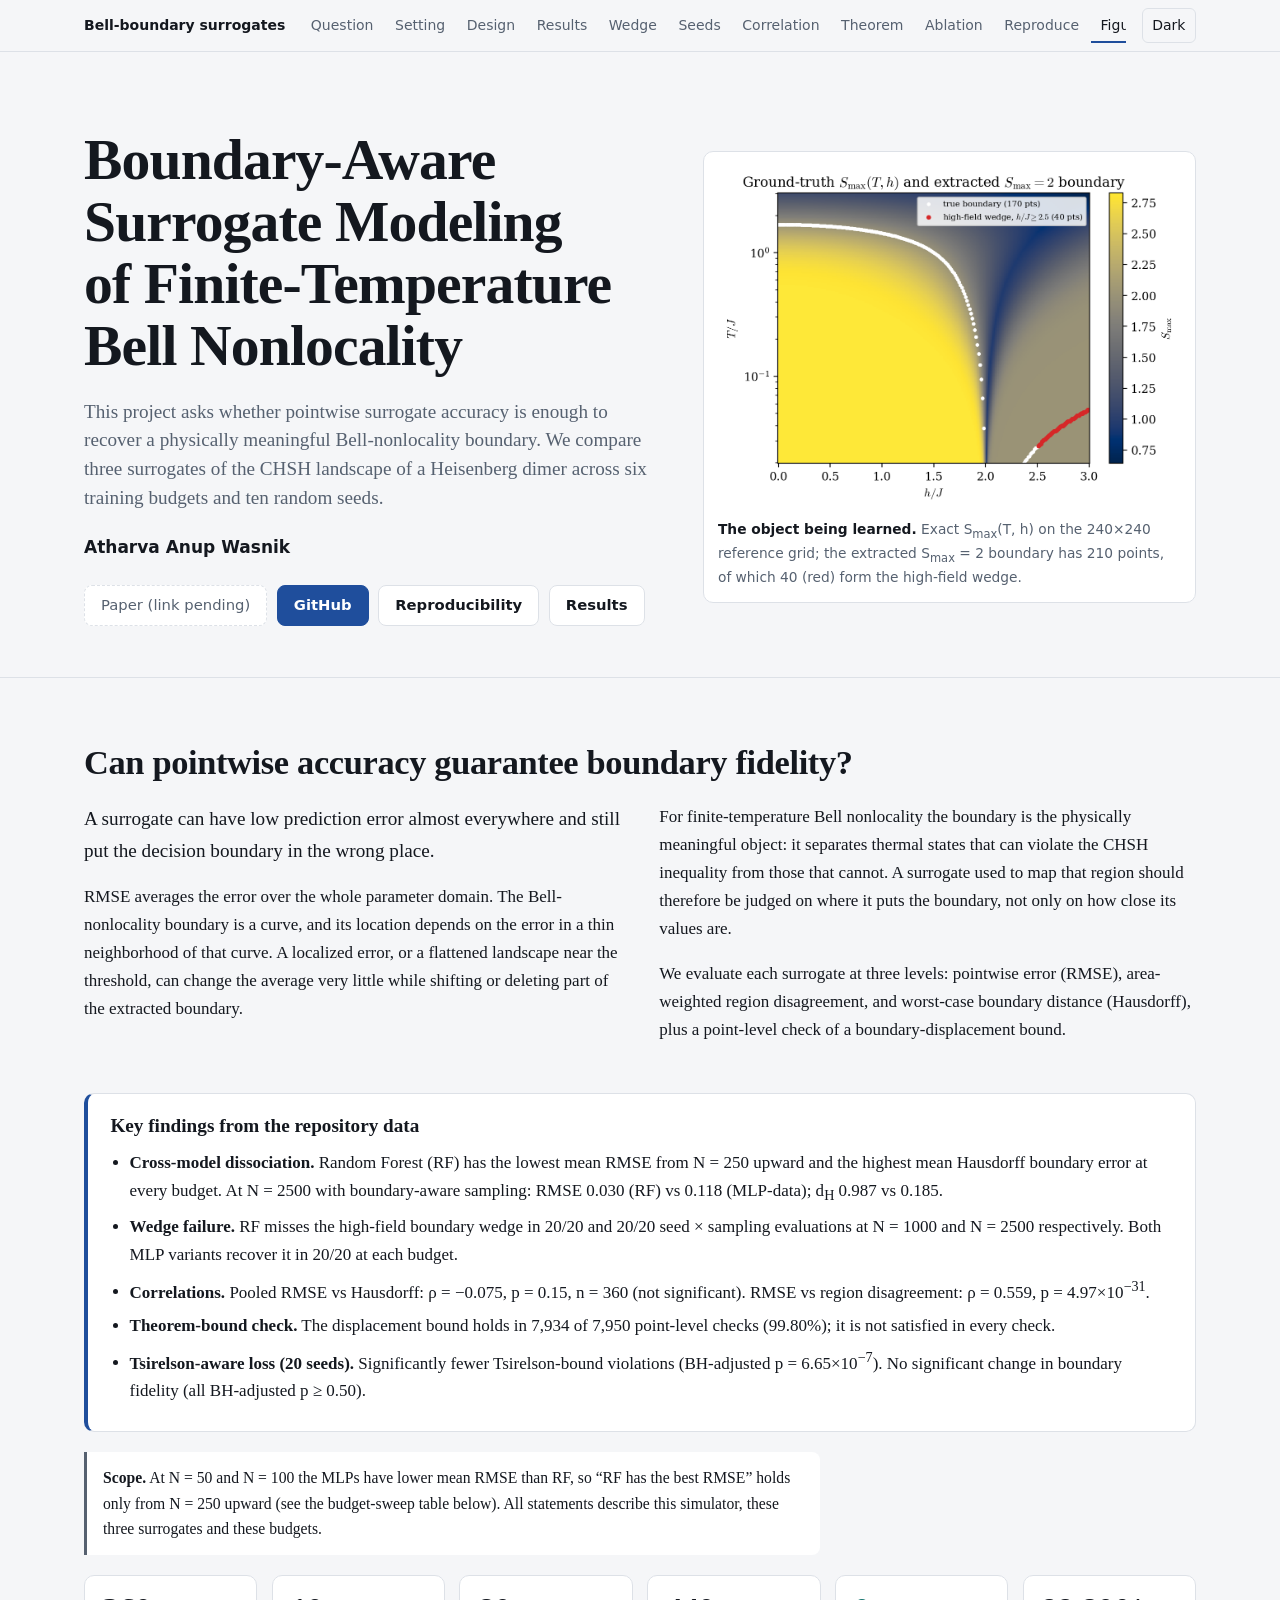
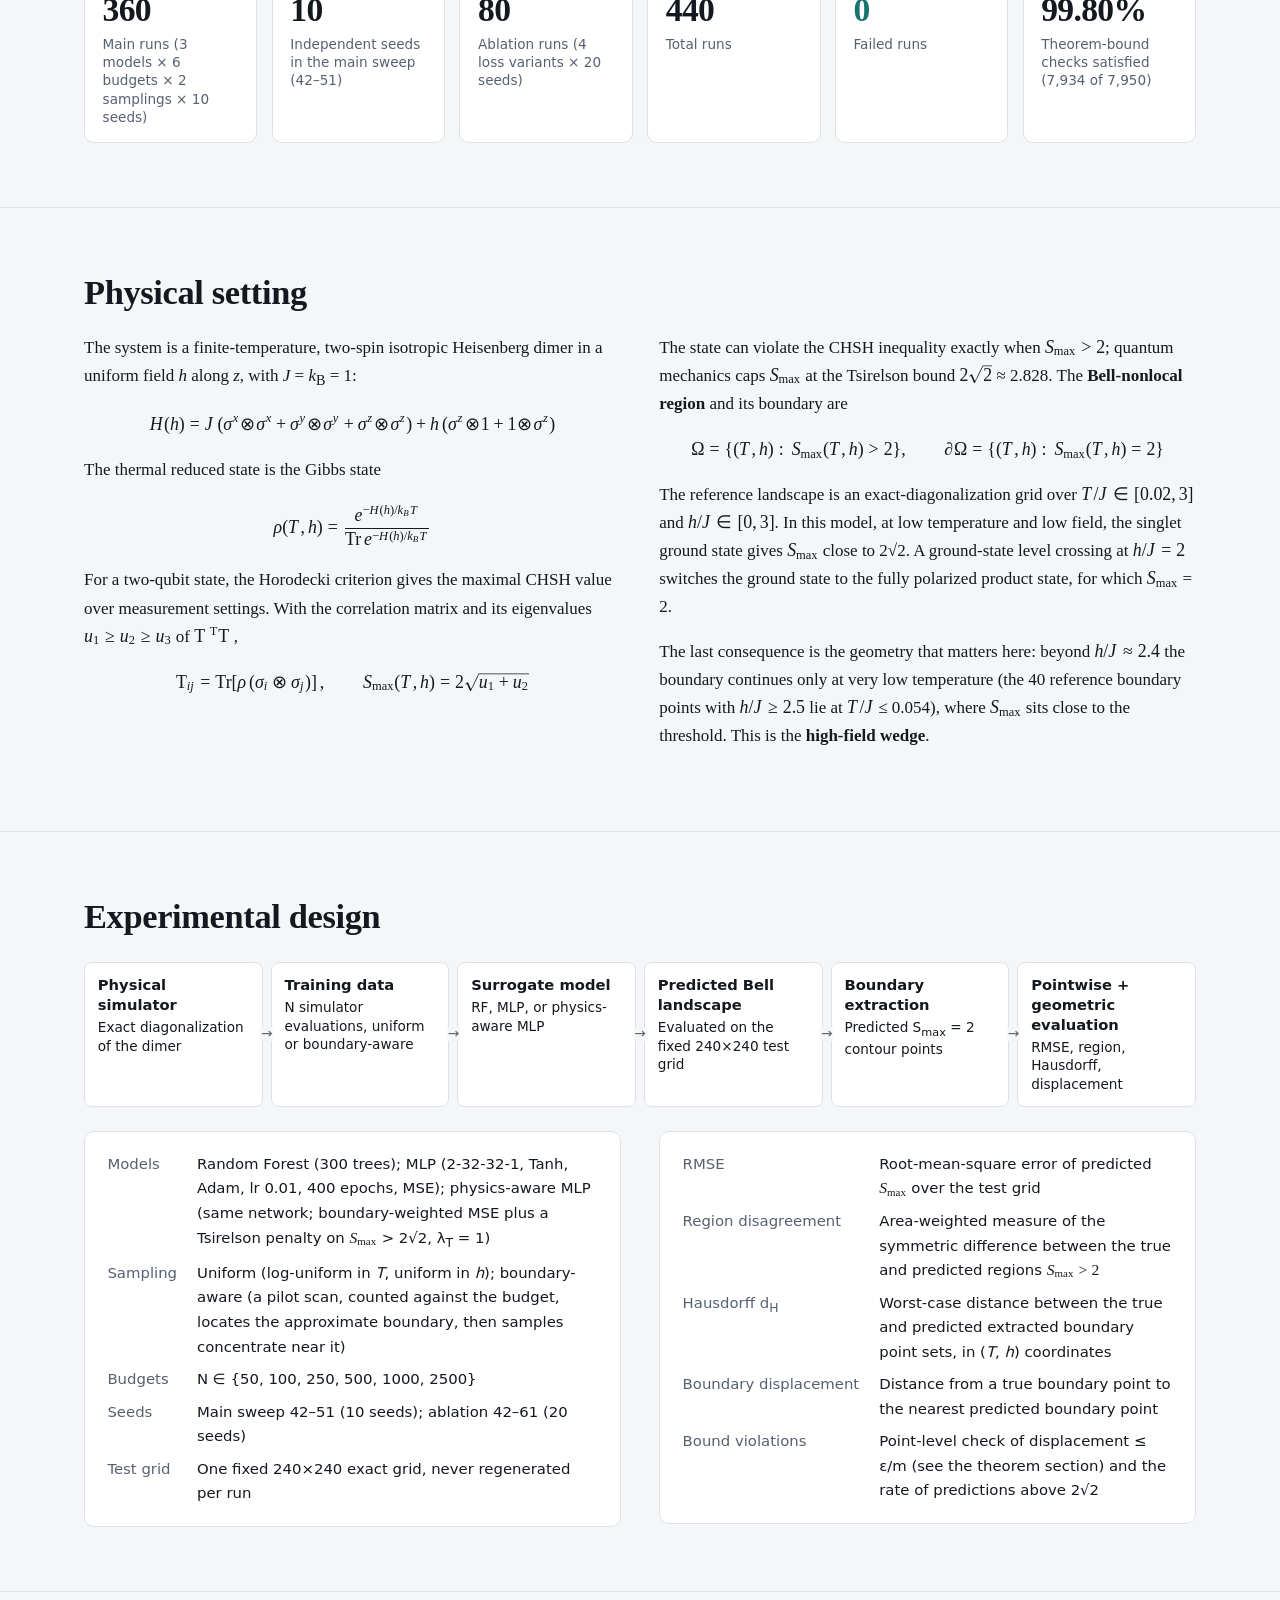
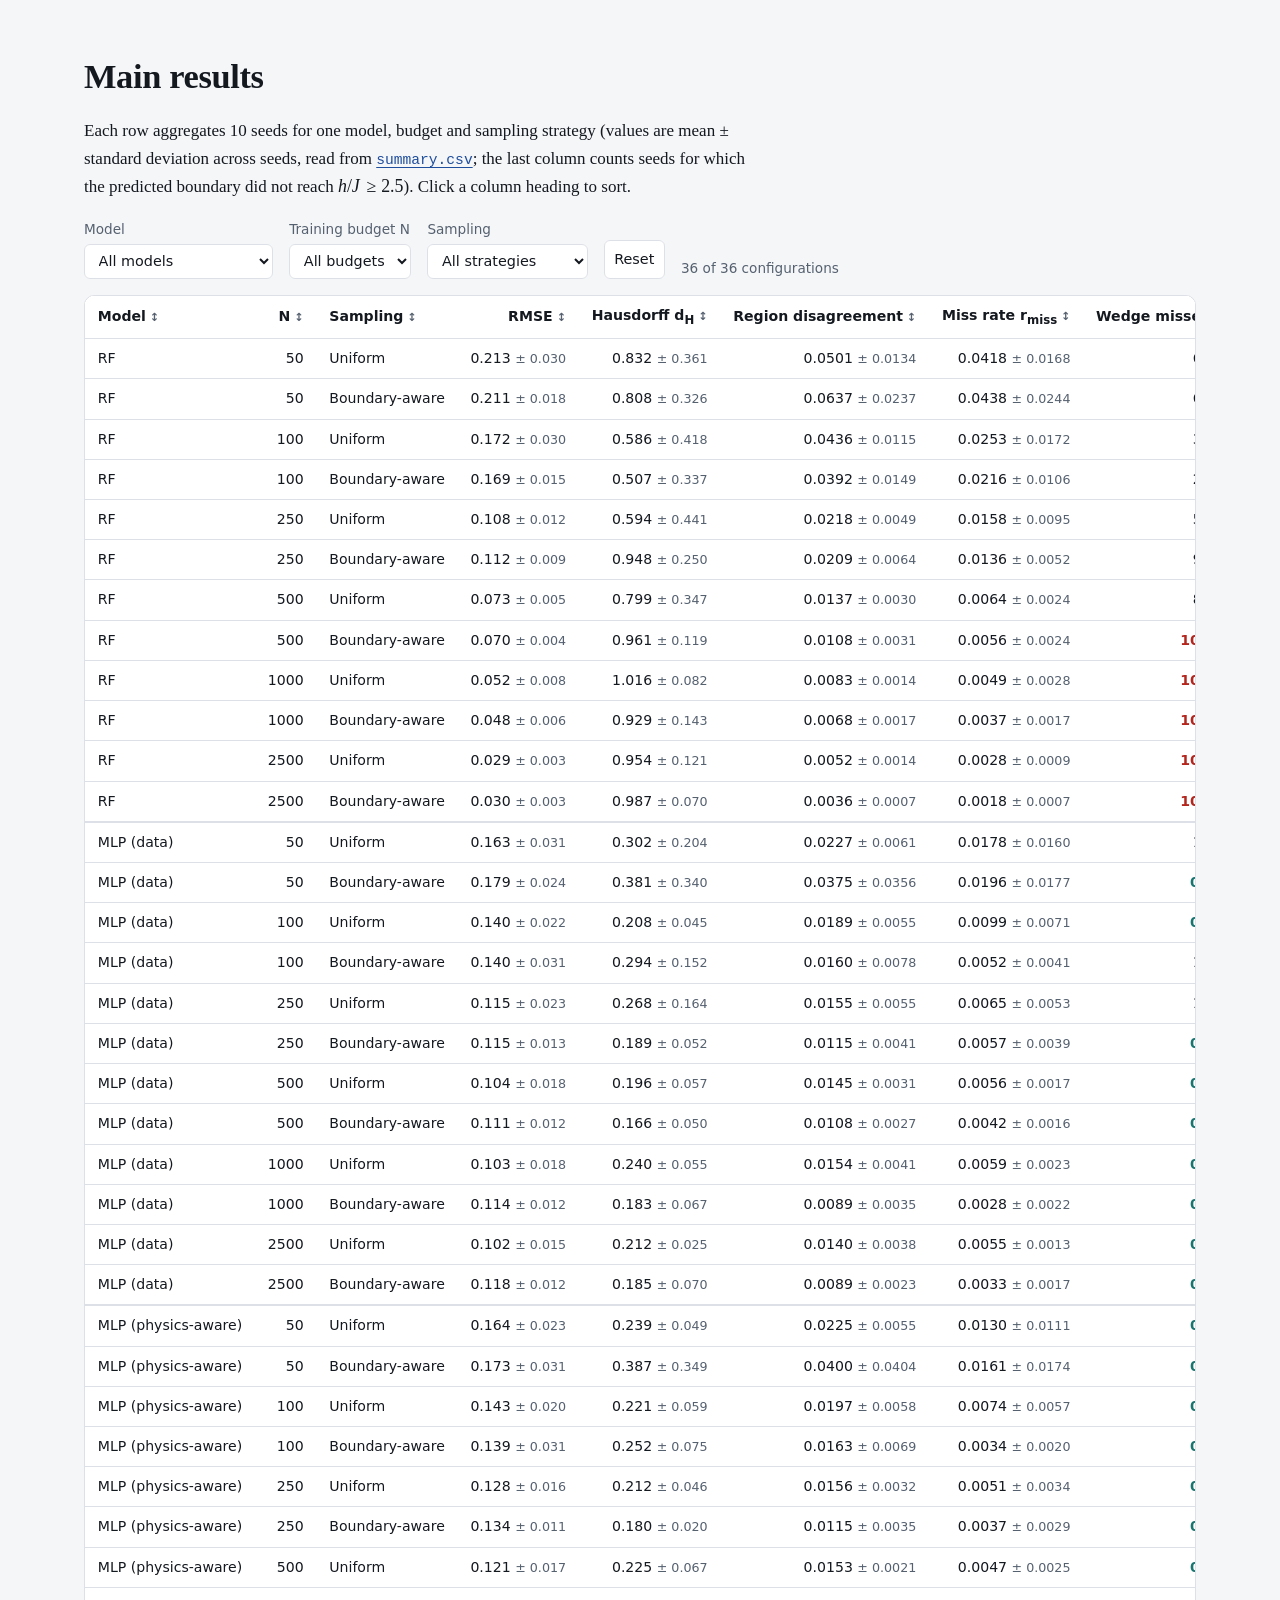
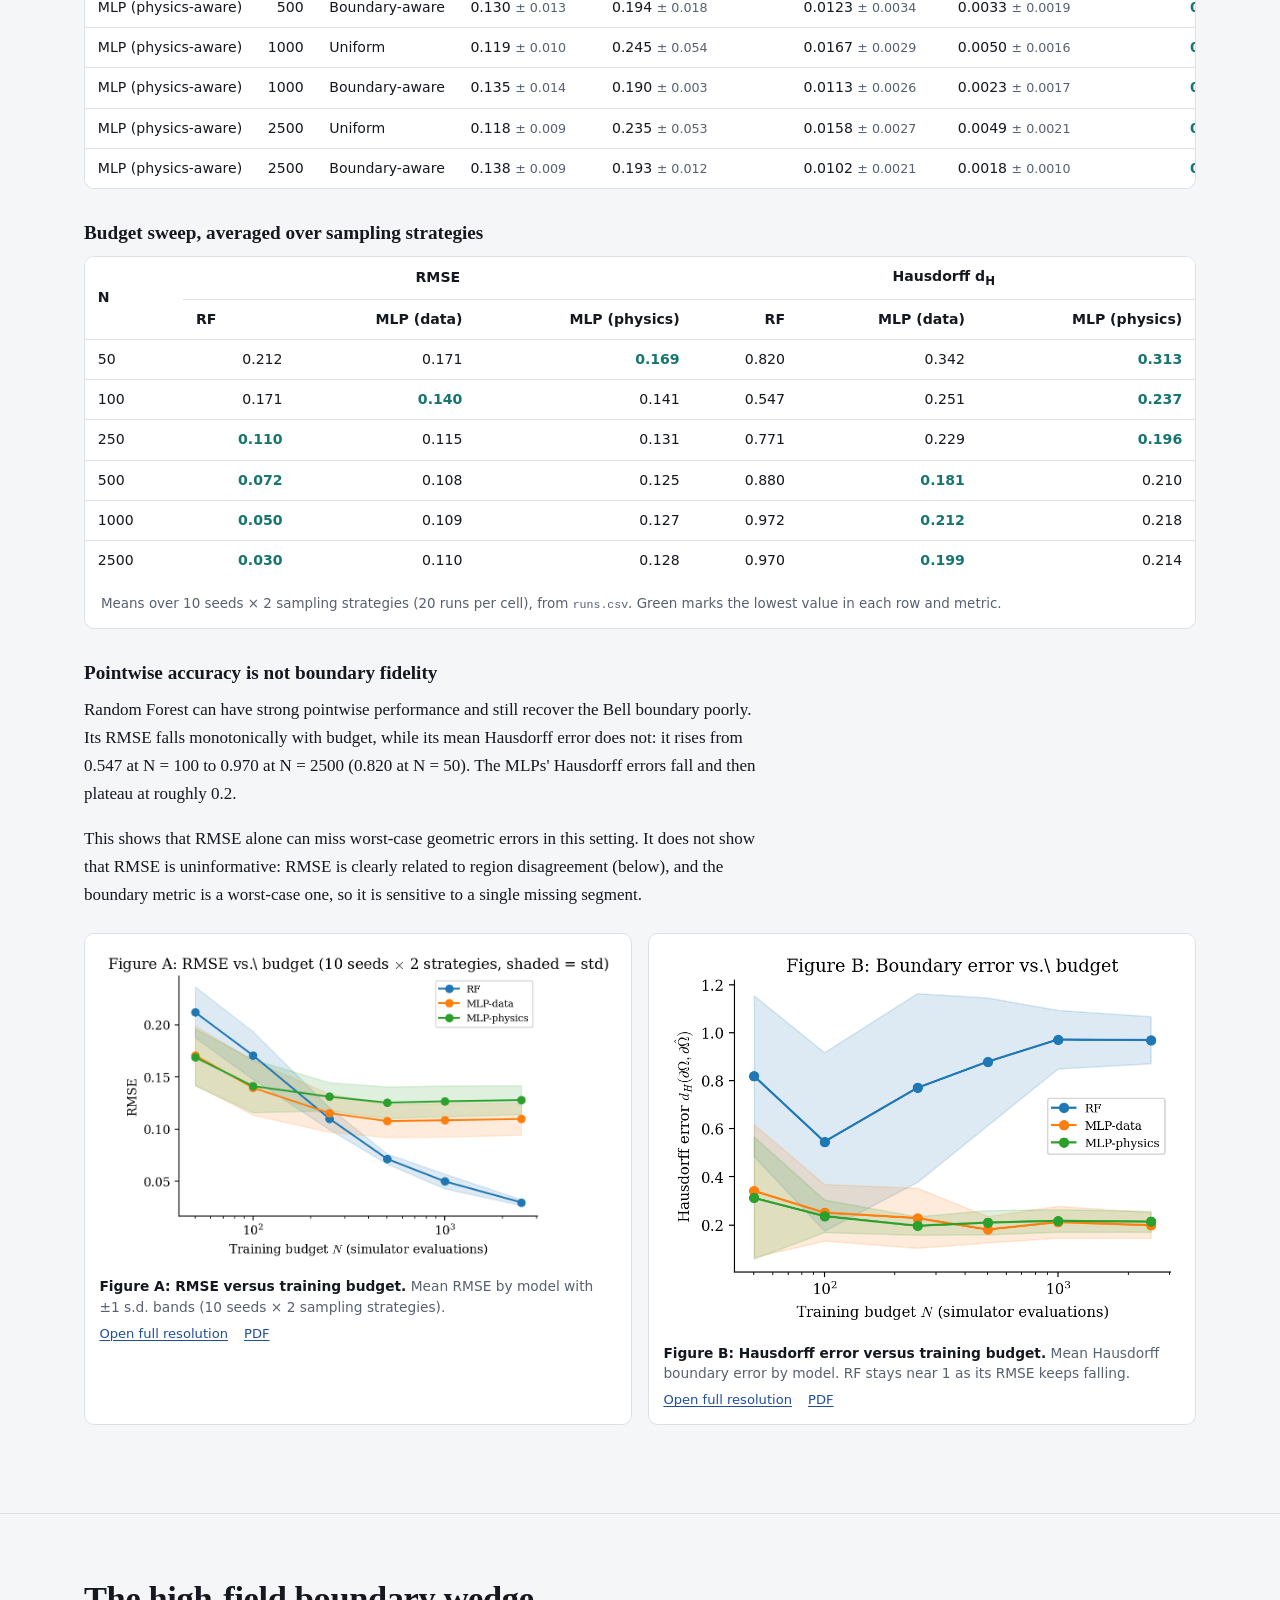
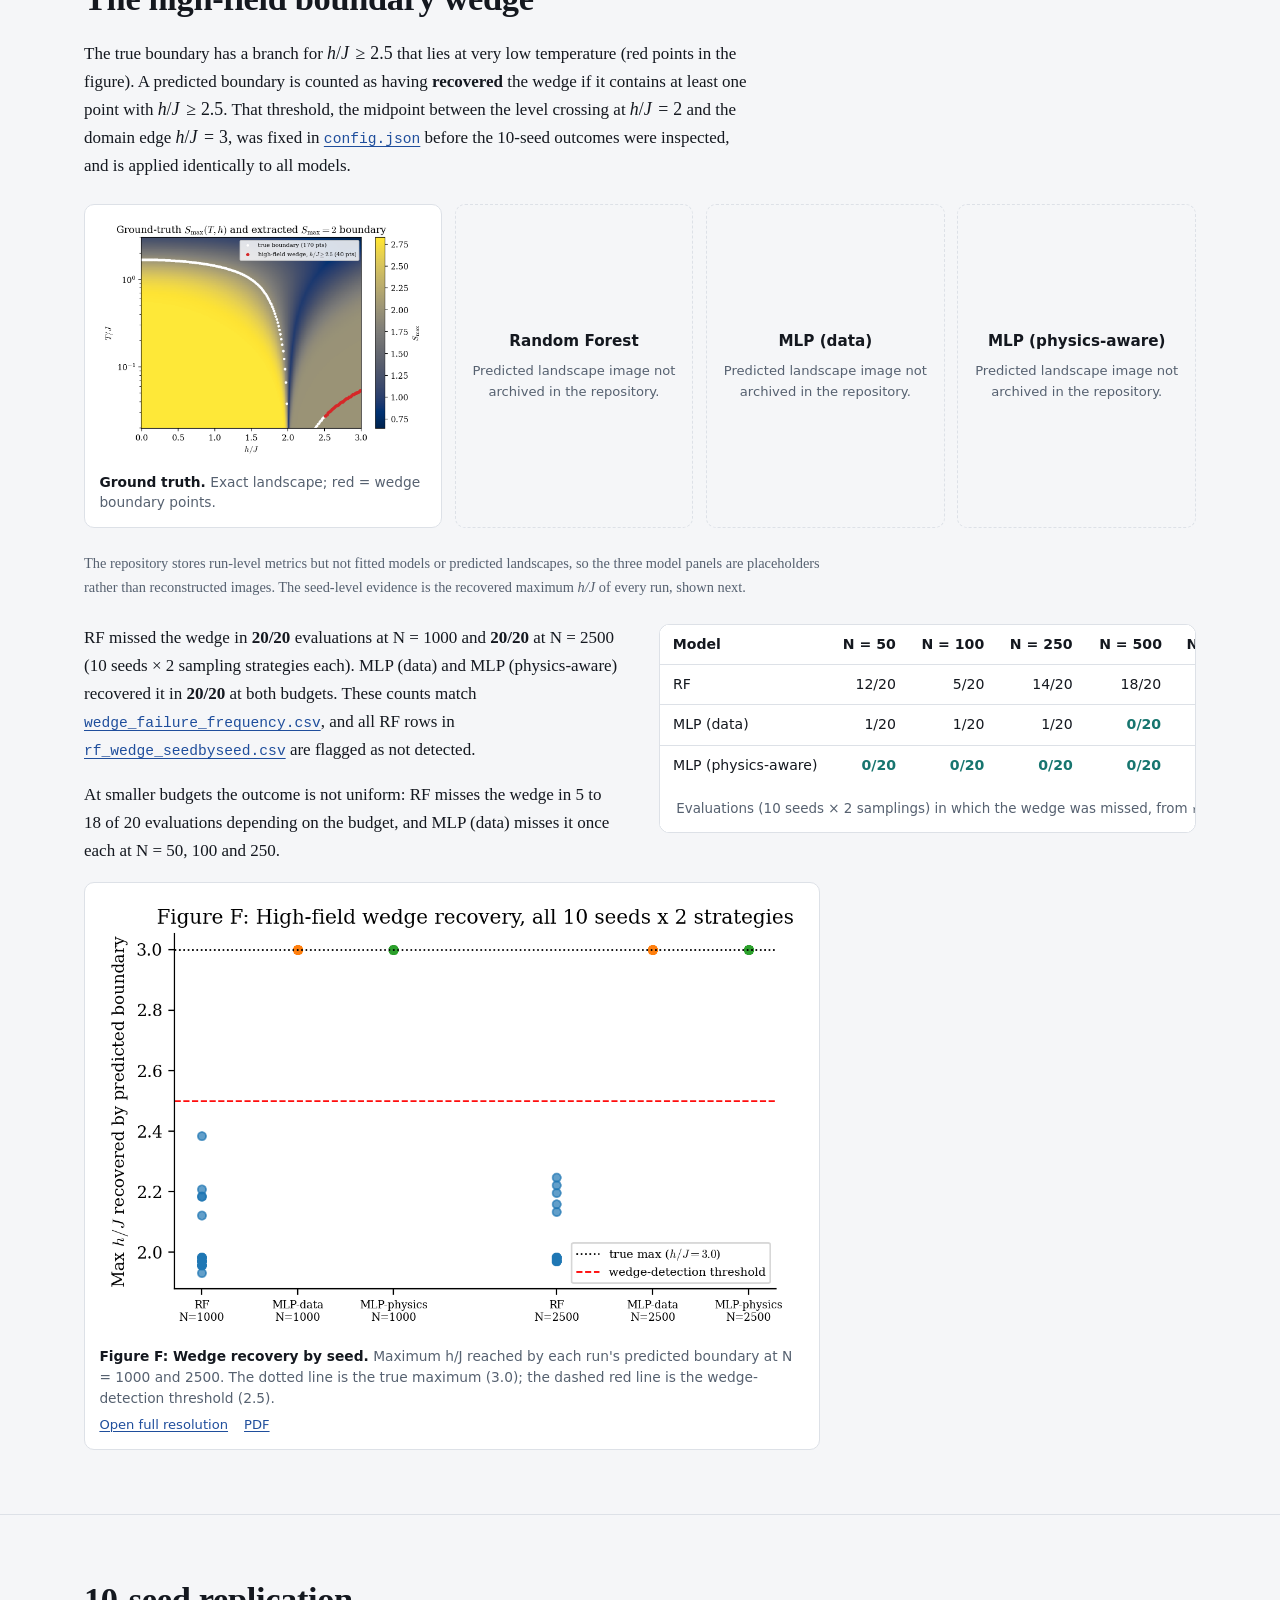
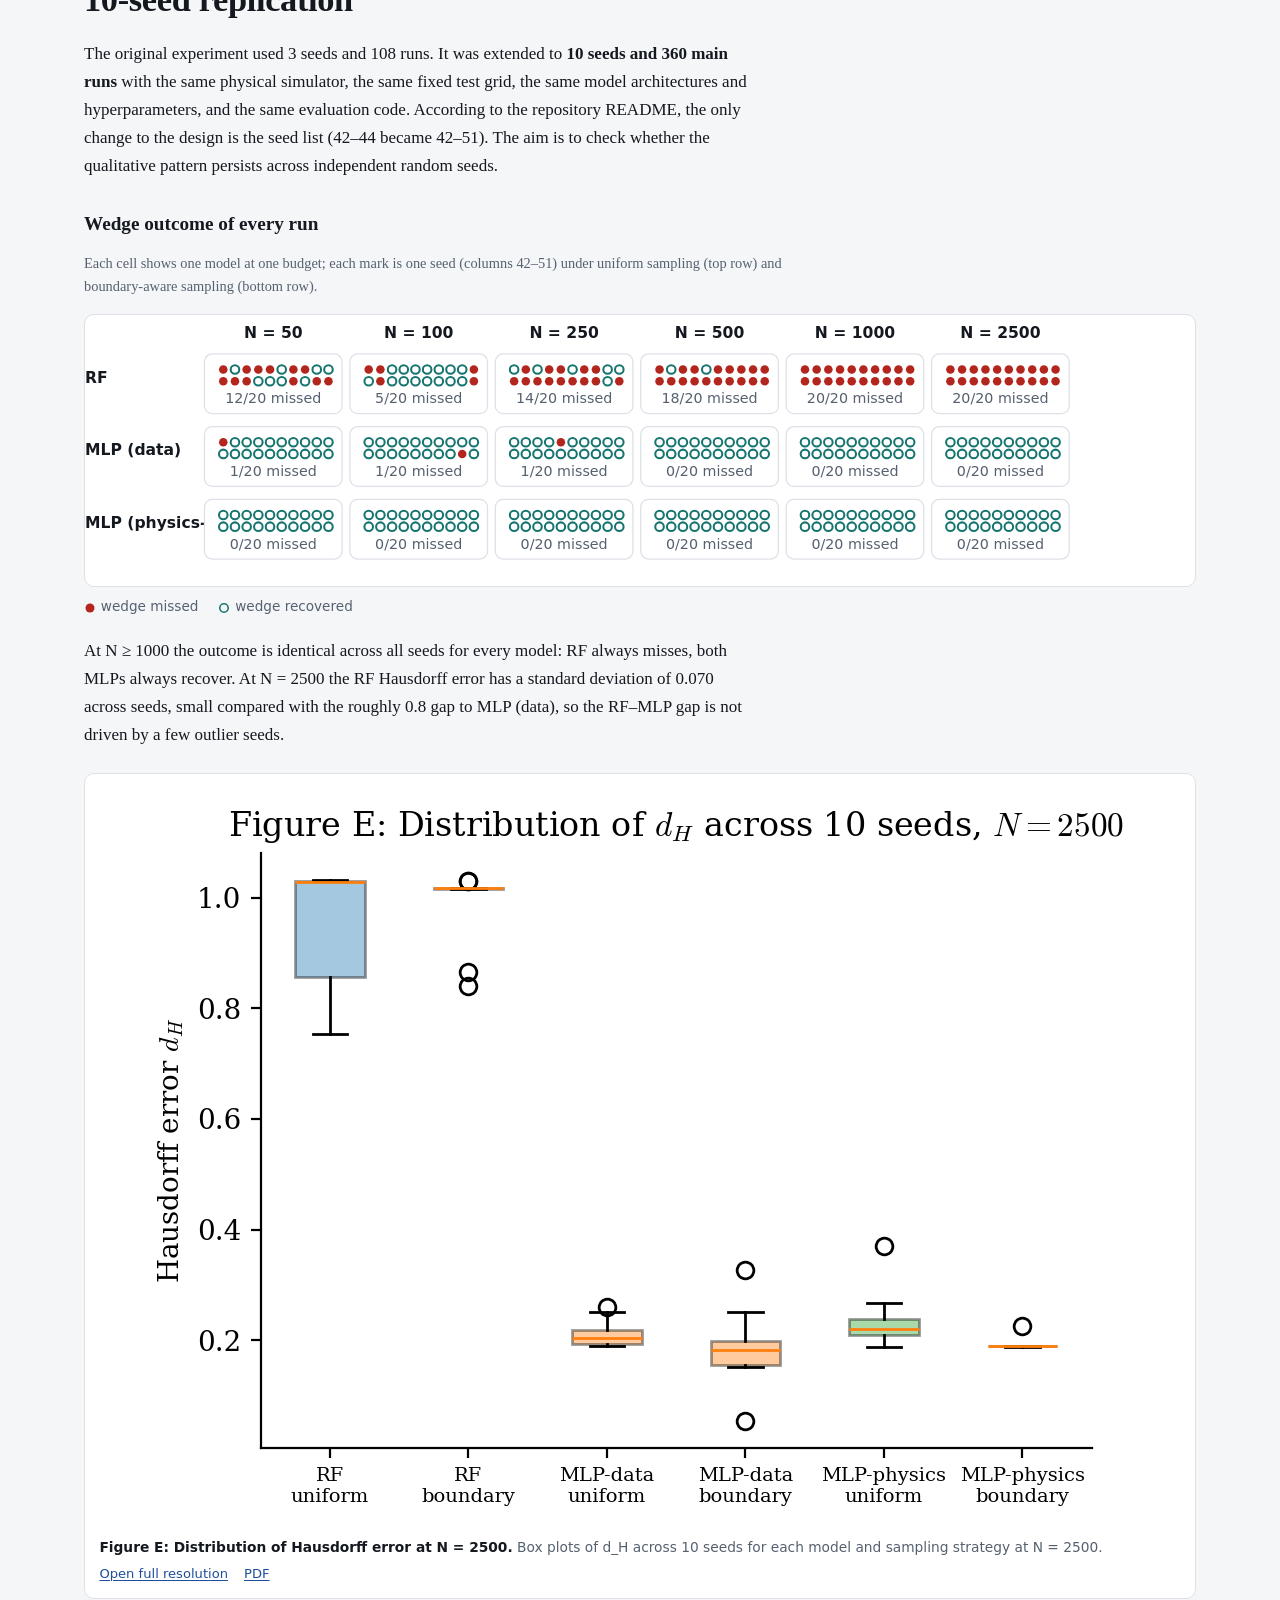
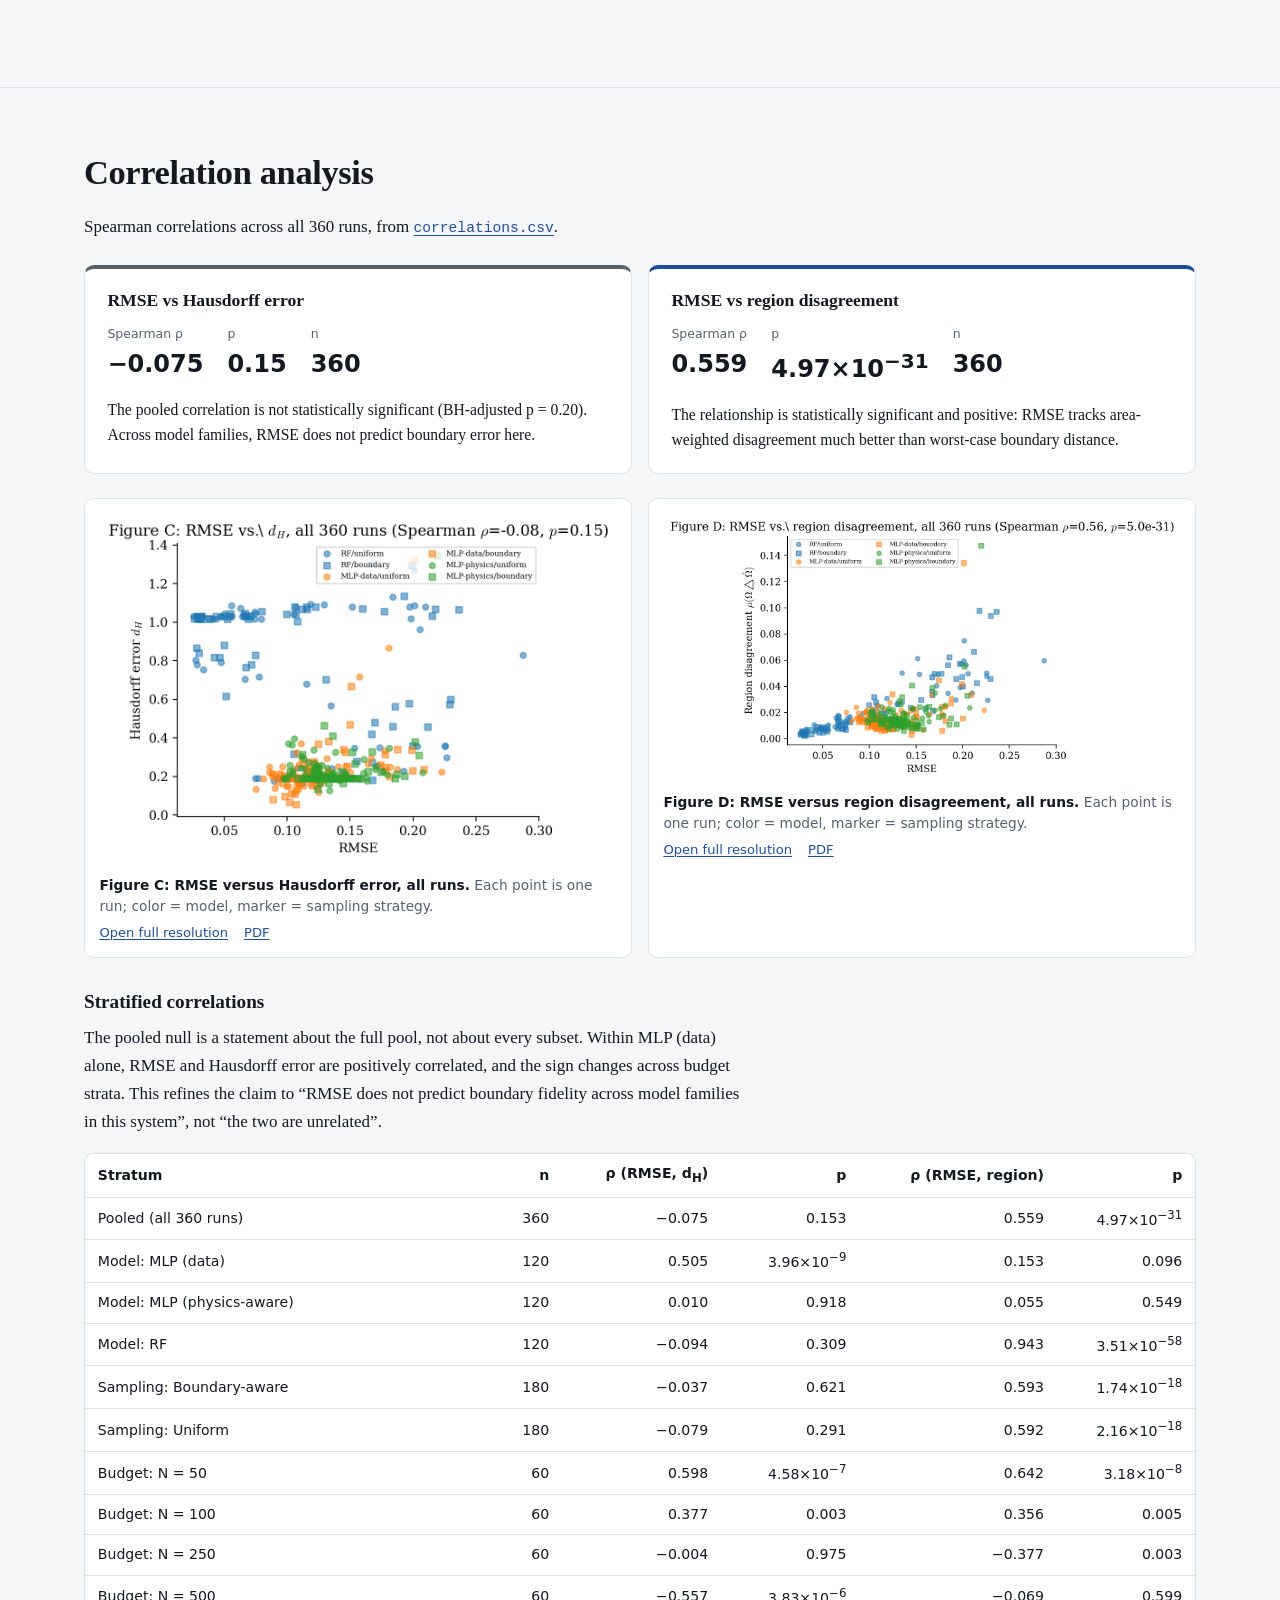
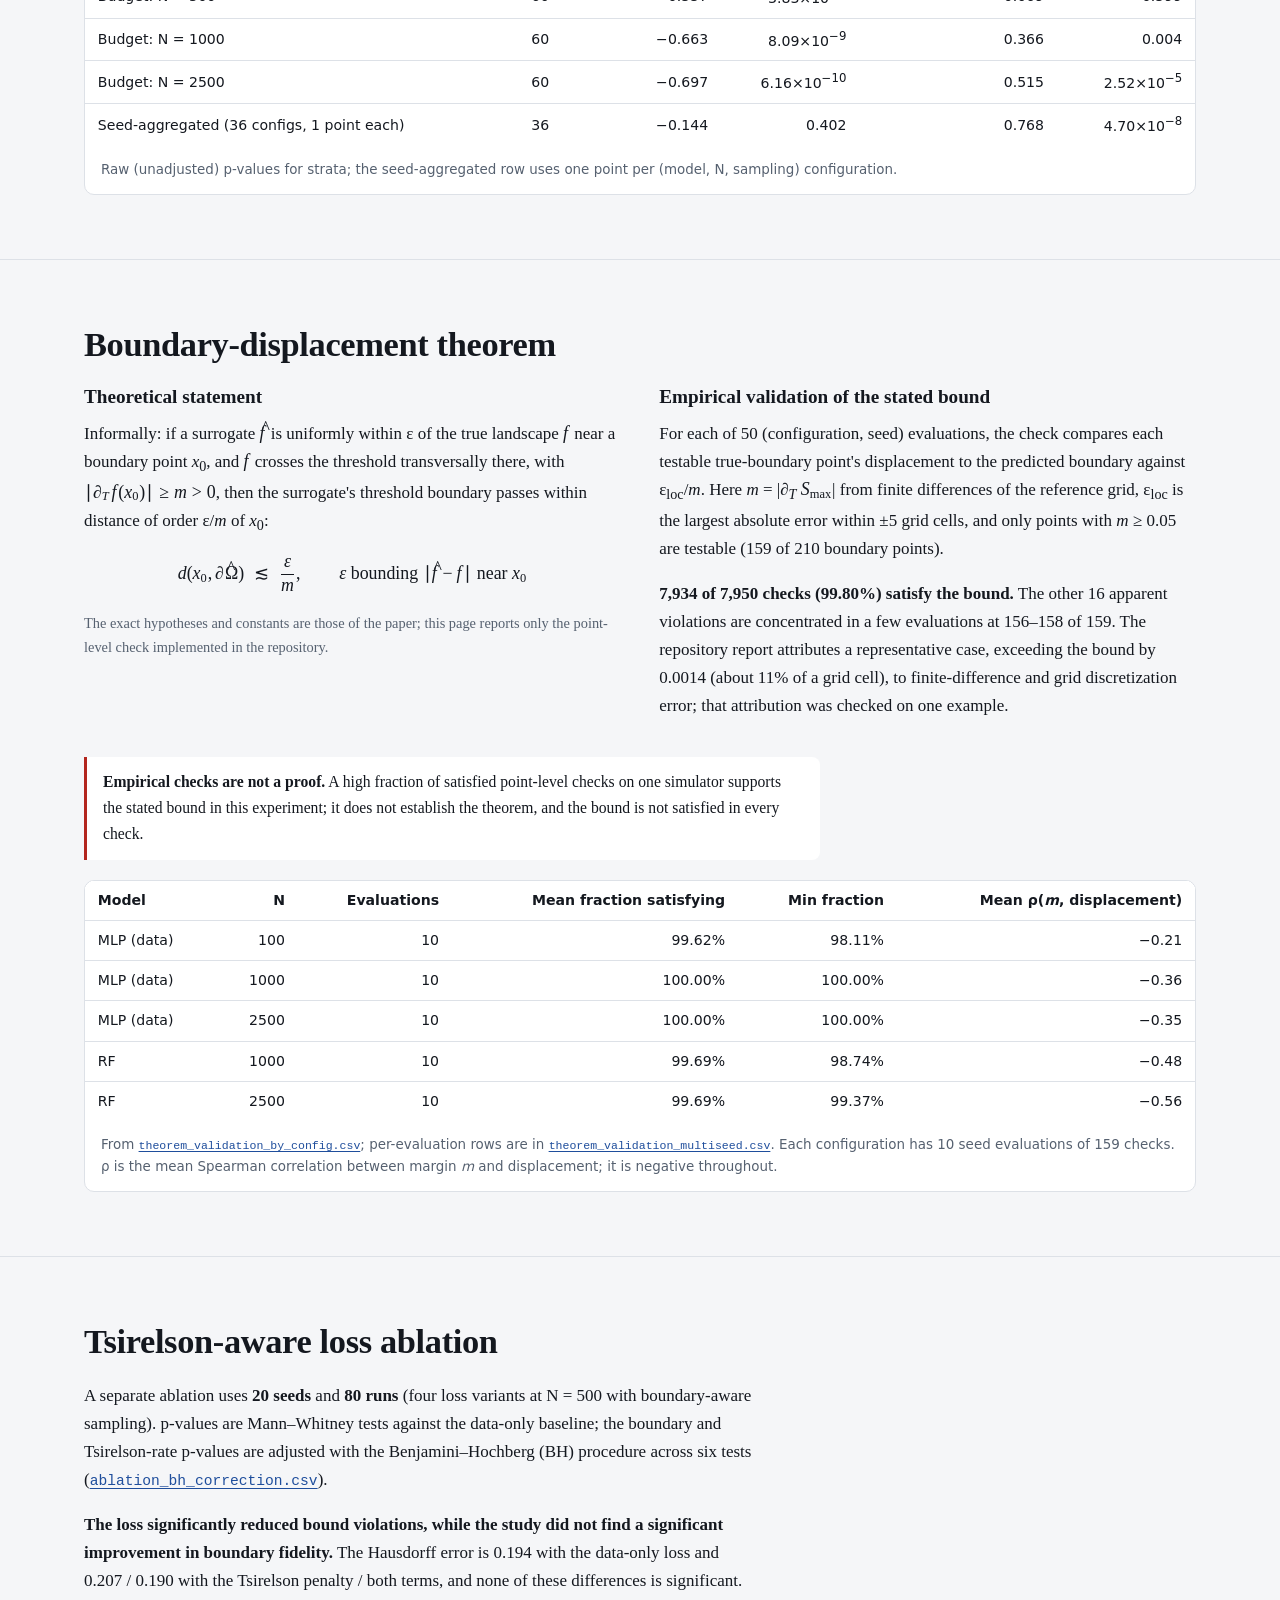
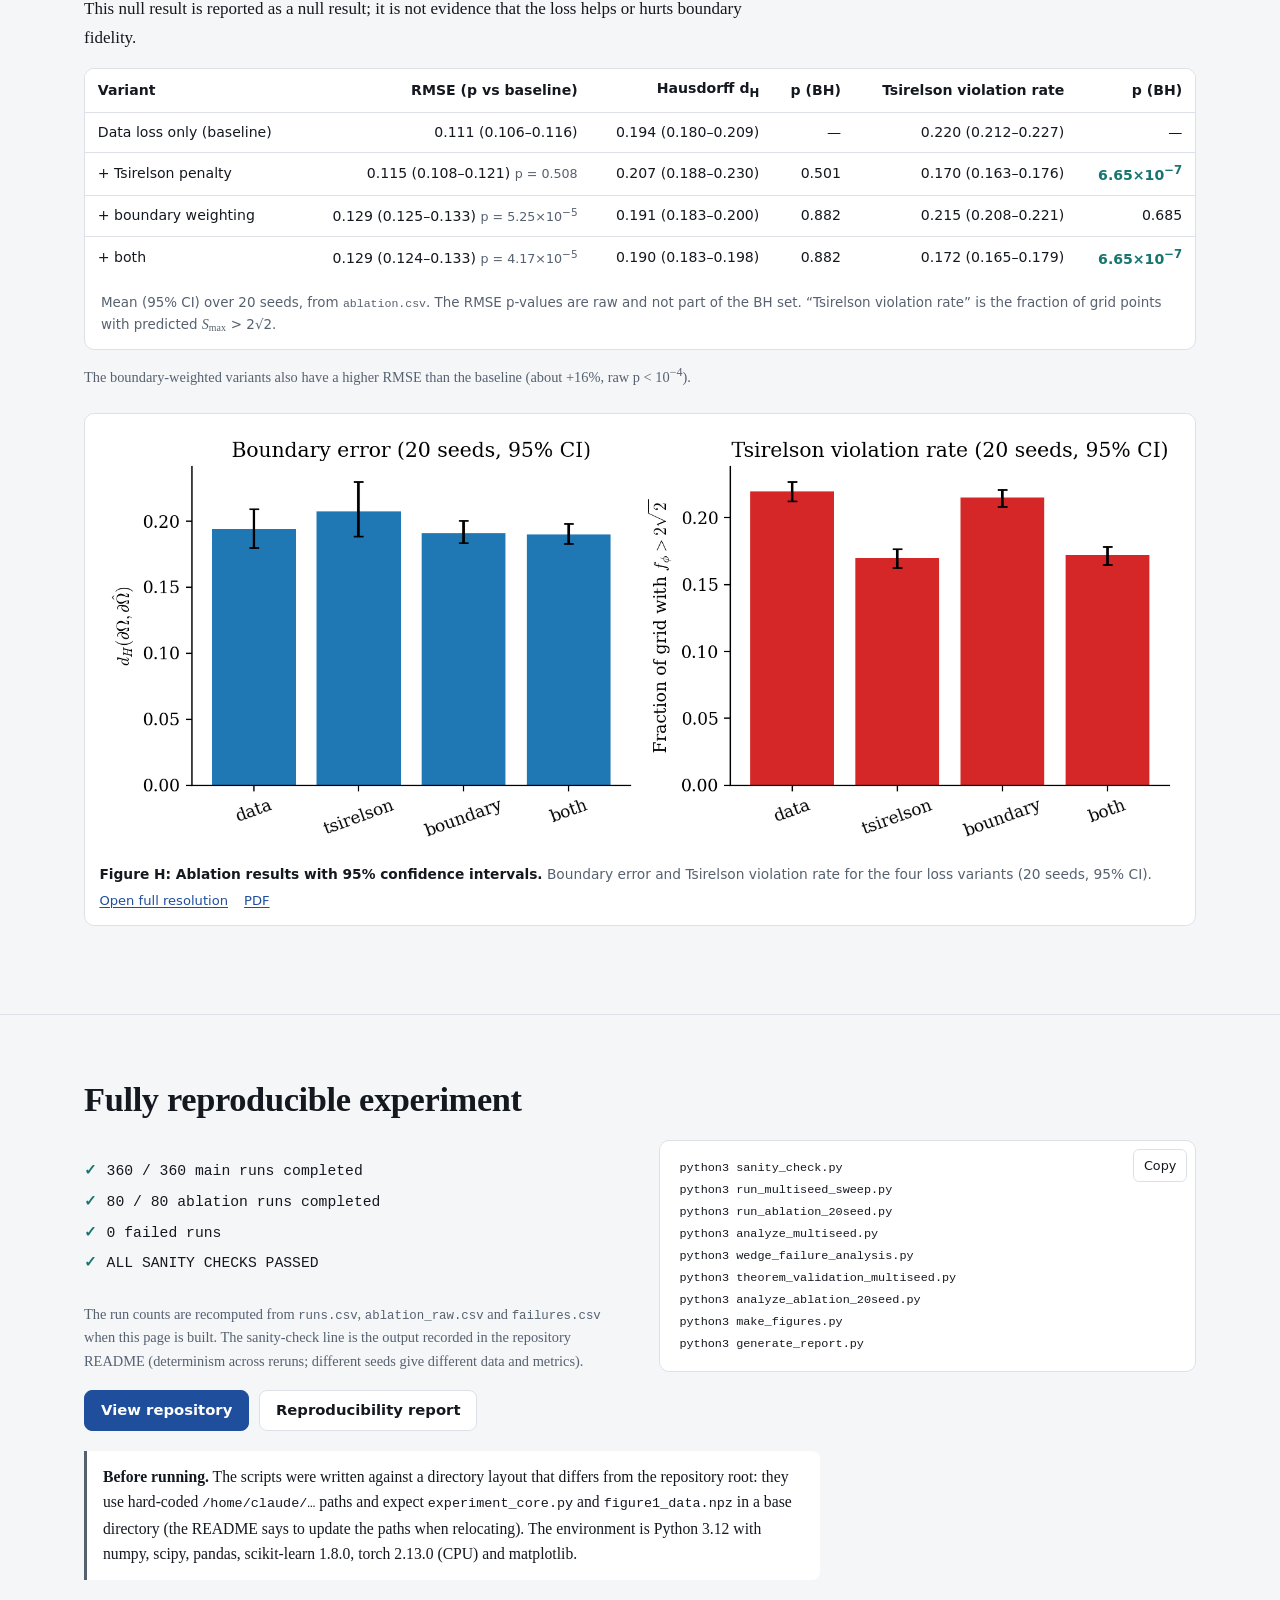
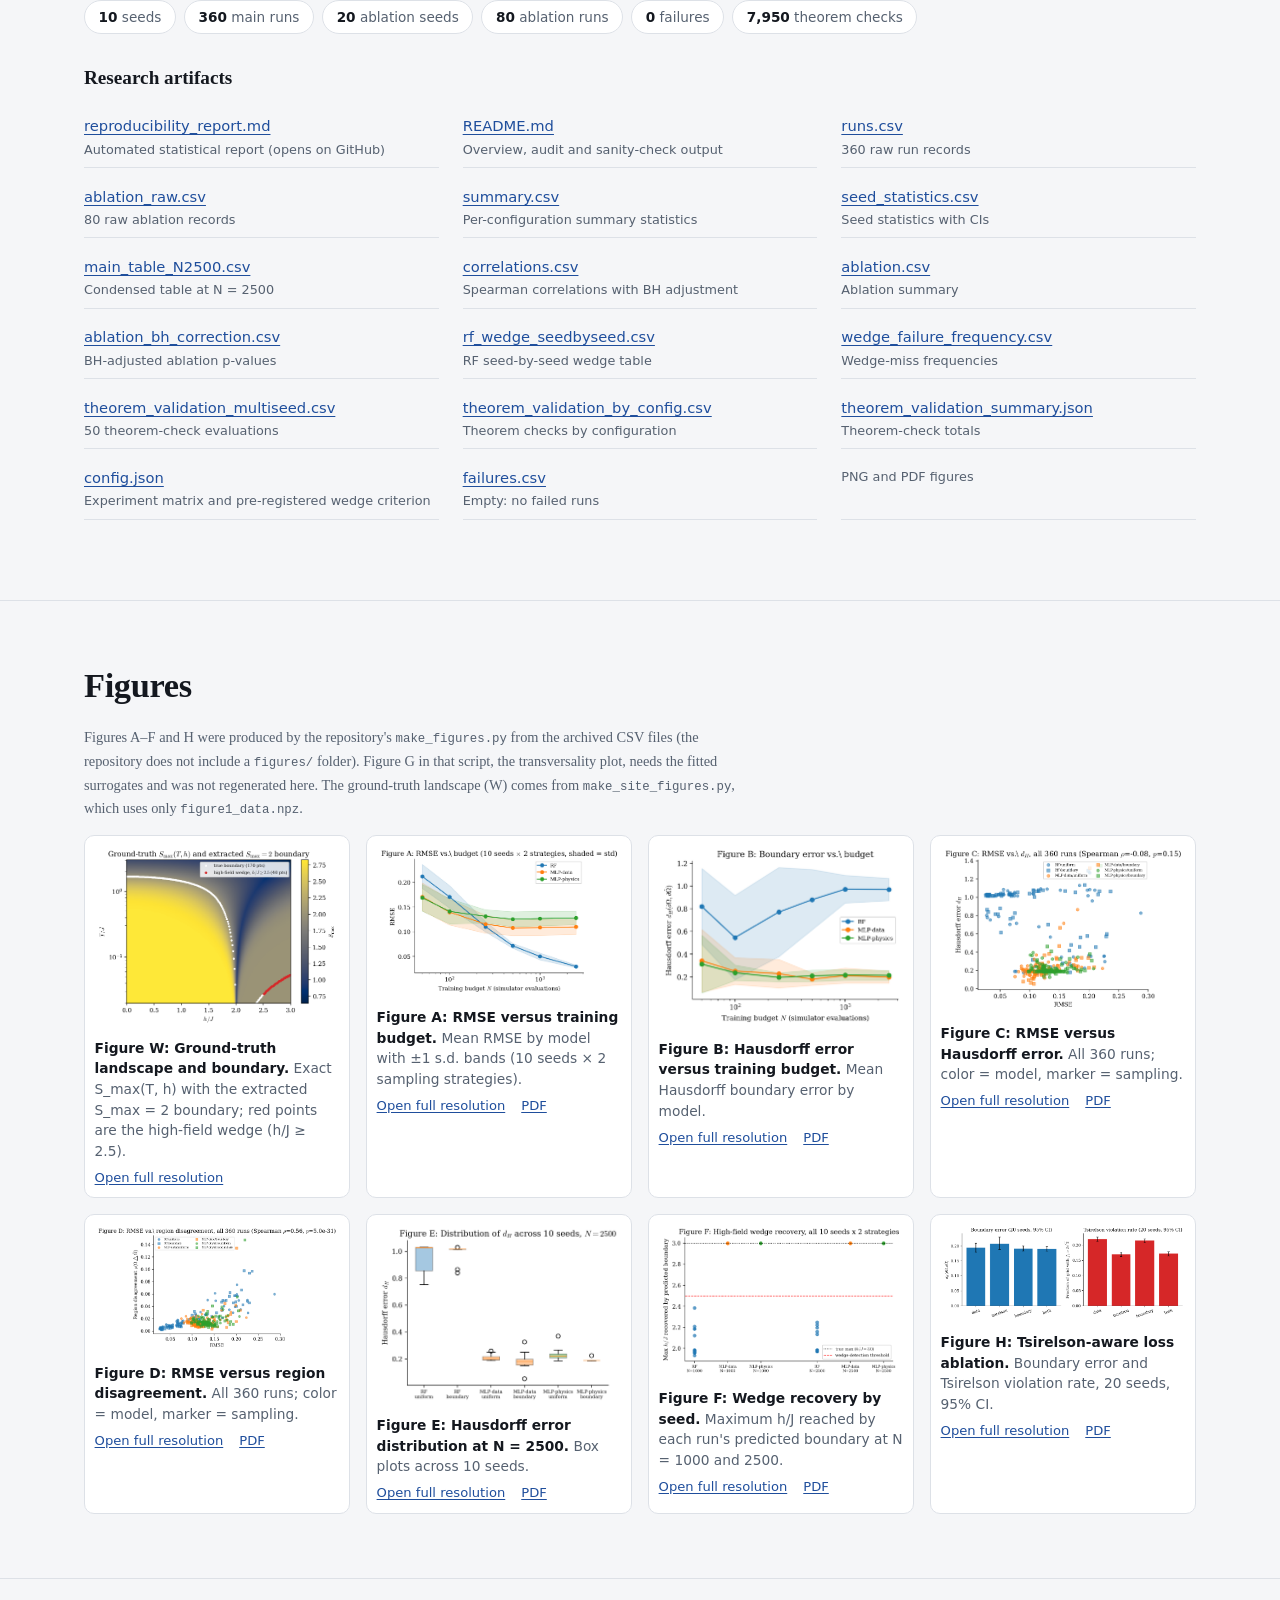
==== commit b2fa4913: "Update index.html" ====
--- a/index.html
+++ b/index.html
@@ -7,14 +7,14 @@
 <meta name="description" content="Does low pointwise surrogate error guarantee a faithful recovery of the Bell-nonlocality boundary? Multiseed study of the finite-temperature Heisenberg dimer. Code, data and reproducibility report.">
 <meta name="author" content="Atharva Anup Wasnik">
 <meta name="color-scheme" content="light dark">
-<link rel="canonical" href="https://atharvaanupwasnik3021.github.io/F-BELL-/">
+<link rel="canonical" href="https://atharvaanupwasnik3021.github.io/bell_project_page/">
 <meta property="og:type" content="website">
 <meta property="og:title" content="Boundary-Aware Surrogate Modeling of Finite-Temperature Bell Nonlocality">
 <meta property="og:description" content="Pointwise surrogate accuracy versus faithful recovery of the S_max = 2 boundary: 10 seeds, 360 runs, full reproducibility.">
-<meta property="og:url" content="https://atharvaanupwasnik3021.github.io/F-BELL-/">
-<meta property="og:image" content="https://atharvaanupwasnik3021.github.io/F-BELL-/assets/figures/figW_ground_truth_landscape.png">
-<link rel="stylesheet" href="assets/vendor/katex/katex.min.css">
-<link rel="stylesheet" href="assets/css/style.css">
+<meta property="og:url" content="https://atharvaanupwasnik3021.github.io/bell_project_page/">
+<meta property="og:image" content="https://atharvaanupwasnik3021.github.io/bell_project_page/figW_ground_truth_landscape.png">
+<link rel="stylesheet" href="katex.min.css">
+<link rel="stylesheet" href="style.css">
 <script>try{var t=localStorage.getItem("fbell-theme");if(t)document.documentElement.setAttribute("data-theme",t)}catch(e){}</script>
 </head>
 <body>
@@ -58,8 +58,8 @@
       </div>
     </div>
     <figure class="fig">
-      <a class="zoom" href="assets/figures/figW_ground_truth_landscape.png" data-title="Ground-truth landscape and boundary">
-        <div class="imgwrap"><img src="assets/figures/figW_ground_truth_landscape.png" width="1124" alt="Heat map of the exact maximal CHSH value over temperature and field, with the S_max = 2 boundary as white points and the high-field wedge in red."></div>
+      <a class="zoom" href="figW_ground_truth_landscape.png" data-title="Ground-truth landscape and boundary">
+        <div class="imgwrap"><img src="figW_ground_truth_landscape.png" width="1124" alt="Heat map of the exact maximal CHSH value over temperature and field, with the S_max = 2 boundary as white points and the high-field wedge in red."></div>
       </a>
       <figcaption><b>The object being learned.</b> Exact S<sub>max</sub>(T, h) on the 240×240 reference grid; the extracted S<sub>max</sub> = 2 boundary has 210 points, of which 40 (red) form the high-field wedge.</figcaption>
     </figure>
@@ -184,7 +184,7 @@
 <section class="block" id="results">
   <div class="wrap">
     <h2>Main results</h2>
-    <p class="prose">Each row aggregates 10 seeds for one model, budget and sampling strategy (values are mean ± standard deviation across seeds, read from <a href="summary.csv"><code>summary.csv</code></a>; the last column counts seeds for which the predicted boundary did not reach <span class="katex"><span class="katex-mathml"><math xmlns="http://www.w3.org/1998/Math/MathML"><semantics><mrow><mi>h</mi><mi mathvariant="normal">/</mi><mi>J</mi><mo>≥</mo><mn>2.5</mn></mrow><annotation encoding="application/x-tex">h/J\ge 2.5</annotation></semantics></math></span><span class="katex-html" aria-hidden="true"><span class="katex-base"><span class="katex-strut" style="height:1em;vertical-align:-0.25em;"></span><span class="mord mathnormal">h</span><span class="mord">/</span><span class="mord mathnormal" style="margin-right:0.0962em;">J</span><span class="mspace" style="margin-right:0.2778em;"></span><span class="mrel">≥</span><span class="mspace" style="margin-right:0.2778em;"></span></span><span class="katex-base"><span class="katex-strut" style="height:0.6444em;"></span><span class="mord">2.5</span></span></span></span>). Click a column heading to sort.</p>
+    <p class="prose">Each row aggregates 10 seeds for one model, budget and sampling strategy (values are mean ± standard deviation across seeds, read from <a href="https://github.com/AtharvaAnupWasnik3021/F-BELL-/blob/main/summary.csv"><code>summary.csv</code></a>; the last column counts seeds for which the predicted boundary did not reach <span class="katex"><span class="katex-mathml"><math xmlns="http://www.w3.org/1998/Math/MathML"><semantics><mrow><mi>h</mi><mi mathvariant="normal">/</mi><mi>J</mi><mo>≥</mo><mn>2.5</mn></mrow><annotation encoding="application/x-tex">h/J\ge 2.5</annotation></semantics></math></span><span class="katex-html" aria-hidden="true"><span class="katex-base"><span class="katex-strut" style="height:1em;vertical-align:-0.25em;"></span><span class="mord mathnormal">h</span><span class="mord">/</span><span class="mord mathnormal" style="margin-right:0.0962em;">J</span><span class="mspace" style="margin-right:0.2778em;"></span><span class="mrel">≥</span><span class="mspace" style="margin-right:0.2778em;"></span></span><span class="katex-base"><span class="katex-strut" style="height:0.6444em;"></span><span class="mord">2.5</span></span></span></span>). Click a column heading to sort.</p>
     <div class="table-tools">
       <label>Model
         <select id="f-model"><option value="">All models</option><option value="rf">RF</option><option value="mlp_data">MLP (data)</option><option value="mlp_physics">MLP (physics-aware)</option></select></label>
@@ -272,8 +272,8 @@
       <p>This shows that RMSE alone can miss worst-case geometric errors in this setting. It does not show that RMSE is uninformative: RMSE is clearly related to region disagreement (below), and the boundary metric is a worst-case one, so it is sensitive to a single missing segment.</p>
     </div>
     <div class="fig-row">
-      <figure class="fig"><a class="zoom" href="assets/figures/figA_rmse_vs_budget.png" data-title="Figure A: RMSE versus training budget"><div class="imgwrap"><img loading="lazy" src="assets/figures/figA_rmse_vs_budget.png" width="1185" height="726" alt="Figure A: RMSE versus training budget. Mean RMSE by model with ±1 s.d. bands (10 seeds × 2 sampling strategies)."></div></a><figcaption><b>Figure A: RMSE versus training budget.</b> Mean RMSE by model with ±1 s.d. bands (10 seeds × 2 sampling strategies).<div class="fig-links"><a href="assets/figures/figA_rmse_vs_budget.png">Open full resolution</a><a href="assets/figures/figA_rmse_vs_budget.pdf">PDF</a></div></figcaption></figure>
-      <figure class="fig"><a class="zoom" href="assets/figures/figB_hausdorff_vs_budget.png" data-title="Figure B: Hausdorff error versus training budget"><div class="imgwrap"><img loading="lazy" src="assets/figures/figB_hausdorff_vs_budget.png" width="981" height="727" alt="Figure B: Hausdorff error versus training budget. Mean Hausdorff boundary error by model. RF stays near 1 as its RMSE keeps falling."></div></a><figcaption><b>Figure B: Hausdorff error versus training budget.</b> Mean Hausdorff boundary error by model. RF stays near 1 as its RMSE keeps falling.<div class="fig-links"><a href="assets/figures/figB_hausdorff_vs_budget.png">Open full resolution</a><a href="assets/figures/figB_hausdorff_vs_budget.pdf">PDF</a></div></figcaption></figure>
+      <figure class="fig"><a class="zoom" href="figA_rmse_vs_budget.png" data-title="Figure A: RMSE versus training budget"><div class="imgwrap"><img loading="lazy" src="figA_rmse_vs_budget.png" width="1185" height="726" alt="Figure A: RMSE versus training budget. Mean RMSE by model with ±1 s.d. bands (10 seeds × 2 sampling strategies)."></div></a><figcaption><b>Figure A: RMSE versus training budget.</b> Mean RMSE by model with ±1 s.d. bands (10 seeds × 2 sampling strategies).<div class="fig-links"><a href="figA_rmse_vs_budget.png">Open full resolution</a><a href="figA_rmse_vs_budget.pdf">PDF</a></div></figcaption></figure>
+      <figure class="fig"><a class="zoom" href="figB_hausdorff_vs_budget.png" data-title="Figure B: Hausdorff error versus training budget"><div class="imgwrap"><img loading="lazy" src="figB_hausdorff_vs_budget.png" width="981" height="727" alt="Figure B: Hausdorff error versus training budget. Mean Hausdorff boundary error by model. RF stays near 1 as its RMSE keeps falling."></div></a><figcaption><b>Figure B: Hausdorff error versus training budget.</b> Mean Hausdorff boundary error by model. RF stays near 1 as its RMSE keeps falling.<div class="fig-links"><a href="figB_hausdorff_vs_budget.png">Open full resolution</a><a href="figB_hausdorff_vs_budget.pdf">PDF</a></div></figcaption></figure>
     </div>
   </div>
 </section>
@@ -282,11 +282,11 @@
   <div class="wrap">
     <h2>The high-field boundary wedge</h2>
     <div class="prose">
-      <p>The true boundary has a branch for <span class="katex"><span class="katex-mathml"><math xmlns="http://www.w3.org/1998/Math/MathML"><semantics><mrow><mi>h</mi><mi mathvariant="normal">/</mi><mi>J</mi><mo>≥</mo><mn>2.5</mn></mrow><annotation encoding="application/x-tex">h/J\ge 2.5</annotation></semantics></math></span><span class="katex-html" aria-hidden="true"><span class="katex-base"><span class="katex-strut" style="height:1em;vertical-align:-0.25em;"></span><span class="mord mathnormal">h</span><span class="mord">/</span><span class="mord mathnormal" style="margin-right:0.0962em;">J</span><span class="mspace" style="margin-right:0.2778em;"></span><span class="mrel">≥</span><span class="mspace" style="margin-right:0.2778em;"></span></span><span class="katex-base"><span class="katex-strut" style="height:0.6444em;"></span><span class="mord">2.5</span></span></span></span> that lies at very low temperature (red points in the figure). A predicted boundary is counted as having <b>recovered</b> the wedge if it contains at least one point with <span class="katex"><span class="katex-mathml"><math xmlns="http://www.w3.org/1998/Math/MathML"><semantics><mrow><mi>h</mi><mi mathvariant="normal">/</mi><mi>J</mi><mo>≥</mo><mn>2.5</mn></mrow><annotation encoding="application/x-tex">h/J\ge 2.5</annotation></semantics></math></span><span class="katex-html" aria-hidden="true"><span class="katex-base"><span class="katex-strut" style="height:1em;vertical-align:-0.25em;"></span><span class="mord mathnormal">h</span><span class="mord">/</span><span class="mord mathnormal" style="margin-right:0.0962em;">J</span><span class="mspace" style="margin-right:0.2778em;"></span><span class="mrel">≥</span><span class="mspace" style="margin-right:0.2778em;"></span></span><span class="katex-base"><span class="katex-strut" style="height:0.6444em;"></span><span class="mord">2.5</span></span></span></span>. That threshold, the midpoint between the level crossing at <span class="katex"><span class="katex-mathml"><math xmlns="http://www.w3.org/1998/Math/MathML"><semantics><mrow><mi>h</mi><mi mathvariant="normal">/</mi><mi>J</mi><mo>=</mo><mn>2</mn></mrow><annotation encoding="application/x-tex">h/J=2</annotation></semantics></math></span><span class="katex-html" aria-hidden="true"><span class="katex-base"><span class="katex-strut" style="height:1em;vertical-align:-0.25em;"></span><span class="mord mathnormal">h</span><span class="mord">/</span><span class="mord mathnormal" style="margin-right:0.0962em;">J</span><span class="mspace" style="margin-right:0.2778em;"></span><span class="mrel">=</span><span class="mspace" style="margin-right:0.2778em;"></span></span><span class="katex-base"><span class="katex-strut" style="height:0.6444em;"></span><span class="mord">2</span></span></span></span> and the domain edge <span class="katex"><span class="katex-mathml"><math xmlns="http://www.w3.org/1998/Math/MathML"><semantics><mrow><mi>h</mi><mi mathvariant="normal">/</mi><mi>J</mi><mo>=</mo><mn>3</mn></mrow><annotation encoding="application/x-tex">h/J=3</annotation></semantics></math></span><span class="katex-html" aria-hidden="true"><span class="katex-base"><span class="katex-strut" style="height:1em;vertical-align:-0.25em;"></span><span class="mord mathnormal">h</span><span class="mord">/</span><span class="mord mathnormal" style="margin-right:0.0962em;">J</span><span class="mspace" style="margin-right:0.2778em;"></span><span class="mrel">=</span><span class="mspace" style="margin-right:0.2778em;"></span></span><span class="katex-base"><span class="katex-strut" style="height:0.6444em;"></span><span class="mord">3</span></span></span></span>, was fixed in <a href="config.json"><code>config.json</code></a> before the 10-seed outcomes were inspected, and is applied identically to all models.</p>
+      <p>The true boundary has a branch for <span class="katex"><span class="katex-mathml"><math xmlns="http://www.w3.org/1998/Math/MathML"><semantics><mrow><mi>h</mi><mi mathvariant="normal">/</mi><mi>J</mi><mo>≥</mo><mn>2.5</mn></mrow><annotation encoding="application/x-tex">h/J\ge 2.5</annotation></semantics></math></span><span class="katex-html" aria-hidden="true"><span class="katex-base"><span class="katex-strut" style="height:1em;vertical-align:-0.25em;"></span><span class="mord mathnormal">h</span><span class="mord">/</span><span class="mord mathnormal" style="margin-right:0.0962em;">J</span><span class="mspace" style="margin-right:0.2778em;"></span><span class="mrel">≥</span><span class="mspace" style="margin-right:0.2778em;"></span></span><span class="katex-base"><span class="katex-strut" style="height:0.6444em;"></span><span class="mord">2.5</span></span></span></span> that lies at very low temperature (red points in the figure). A predicted boundary is counted as having <b>recovered</b> the wedge if it contains at least one point with <span class="katex"><span class="katex-mathml"><math xmlns="http://www.w3.org/1998/Math/MathML"><semantics><mrow><mi>h</mi><mi mathvariant="normal">/</mi><mi>J</mi><mo>≥</mo><mn>2.5</mn></mrow><annotation encoding="application/x-tex">h/J\ge 2.5</annotation></semantics></math></span><span class="katex-html" aria-hidden="true"><span class="katex-base"><span class="katex-strut" style="height:1em;vertical-align:-0.25em;"></span><span class="mord mathnormal">h</span><span class="mord">/</span><span class="mord mathnormal" style="margin-right:0.0962em;">J</span><span class="mspace" style="margin-right:0.2778em;"></span><span class="mrel">≥</span><span class="mspace" style="margin-right:0.2778em;"></span></span><span class="katex-base"><span class="katex-strut" style="height:0.6444em;"></span><span class="mord">2.5</span></span></span></span>. That threshold, the midpoint between the level crossing at <span class="katex"><span class="katex-mathml"><math xmlns="http://www.w3.org/1998/Math/MathML"><semantics><mrow><mi>h</mi><mi mathvariant="normal">/</mi><mi>J</mi><mo>=</mo><mn>2</mn></mrow><annotation encoding="application/x-tex">h/J=2</annotation></semantics></math></span><span class="katex-html" aria-hidden="true"><span class="katex-base"><span class="katex-strut" style="height:1em;vertical-align:-0.25em;"></span><span class="mord mathnormal">h</span><span class="mord">/</span><span class="mord mathnormal" style="margin-right:0.0962em;">J</span><span class="mspace" style="margin-right:0.2778em;"></span><span class="mrel">=</span><span class="mspace" style="margin-right:0.2778em;"></span></span><span class="katex-base"><span class="katex-strut" style="height:0.6444em;"></span><span class="mord">2</span></span></span></span> and the domain edge <span class="katex"><span class="katex-mathml"><math xmlns="http://www.w3.org/1998/Math/MathML"><semantics><mrow><mi>h</mi><mi mathvariant="normal">/</mi><mi>J</mi><mo>=</mo><mn>3</mn></mrow><annotation encoding="application/x-tex">h/J=3</annotation></semantics></math></span><span class="katex-html" aria-hidden="true"><span class="katex-base"><span class="katex-strut" style="height:1em;vertical-align:-0.25em;"></span><span class="mord mathnormal">h</span><span class="mord">/</span><span class="mord mathnormal" style="margin-right:0.0962em;">J</span><span class="mspace" style="margin-right:0.2778em;"></span><span class="mrel">=</span><span class="mspace" style="margin-right:0.2778em;"></span></span><span class="katex-base"><span class="katex-strut" style="height:0.6444em;"></span><span class="mord">3</span></span></span></span>, was fixed in <a href="https://github.com/AtharvaAnupWasnik3021/F-BELL-/blob/main/config.json"><code>config.json</code></a> before the 10-seed outcomes were inspected, and is applied identically to all models.</p>
     </div>
     <div class="wedge-panels">
       <figure class="fig">
-        <a class="zoom" href="assets/figures/figW_ground_truth_landscape.png" data-title="Ground truth with wedge points"><div class="imgwrap"><img loading="lazy" src="assets/figures/figW_ground_truth_landscape.png" width="1124" alt="Ground-truth landscape with the wedge boundary points in red."></div></a>
+        <a class="zoom" href="figW_ground_truth_landscape.png" data-title="Ground truth with wedge points"><div class="imgwrap"><img loading="lazy" src="figW_ground_truth_landscape.png" width="1124" alt="Ground-truth landscape with the wedge boundary points in red."></div></a>
         <figcaption><b>Ground truth.</b> Exact landscape; red = wedge boundary points.</figcaption>
       </figure>
       <div class="placeholder" role="img" aria-label="Placeholder: Random Forest predicted landscape not archived"><b>Random Forest</b>Predicted landscape image not archived in the repository.</div>
@@ -296,7 +296,7 @@
     <p class="small muted" style="max-width:46rem">The repository stores run-level metrics but not fitted models or predicted landscapes, so the three model panels are placeholders rather than reconstructed images. The seed-level evidence is the recovered maximum <i>h/J</i> of every run, shown next.</p>
     <div class="two-col" style="margin-top:1.5rem">
       <div class="prose">
-        <p>RF missed the wedge in <b>20/20</b> evaluations at N = 1000 and <b>20/20</b> at N = 2500 (10 seeds × 2 sampling strategies each). MLP (data) and MLP (physics-aware) recovered it in <b>20/20</b> at both budgets. These counts match <a href="wedge_failure_frequency.csv"><code>wedge_failure_frequency.csv</code></a>, and all RF rows in <a href="rf_wedge_seedbyseed.csv"><code>rf_wedge_seedbyseed.csv</code></a> are flagged as not detected.</p>
+        <p>RF missed the wedge in <b>20/20</b> evaluations at N = 1000 and <b>20/20</b> at N = 2500 (10 seeds × 2 sampling strategies each). MLP (data) and MLP (physics-aware) recovered it in <b>20/20</b> at both budgets. These counts match <a href="https://github.com/AtharvaAnupWasnik3021/F-BELL-/blob/main/wedge_failure_frequency.csv"><code>wedge_failure_frequency.csv</code></a>, and all RF rows in <a href="https://github.com/AtharvaAnupWasnik3021/F-BELL-/blob/main/rf_wedge_seedbyseed.csv"><code>rf_wedge_seedbyseed.csv</code></a> are flagged as not detected.</p>
         <p>At smaller budgets the outcome is not uniform: RF misses the wedge in 5 to 18 of 20 evaluations depending on the budget, and MLP (data) misses it once each at N = 50, 100 and 250.</p>
       </div>
       <div class="table-scroll" tabindex="0" role="region" aria-label="Wedge misses by budget, scrollable">
@@ -312,7 +312,7 @@
       </div>
     </div>
     <div style="max-width:46rem">
-    <figure class="fig"><a class="zoom" href="assets/figures/figF_wedge_recovery.png" data-title="Figure F: Wedge recovery by seed"><div class="imgwrap"><img loading="lazy" src="assets/figures/figF_wedge_recovery.png" width="1190" height="739" alt="Figure F: Wedge recovery by seed. Maximum h/J reached by each run's predicted boundary at N = 1000 and 2500. The dotted line is the true maximum (3.0); the dashed red line is the wedge-detection threshold (2.5)."></div></a><figcaption><b>Figure F: Wedge recovery by seed.</b> Maximum h/J reached by each run's predicted boundary at N = 1000 and 2500. The dotted line is the true maximum (3.0); the dashed red line is the wedge-detection threshold (2.5).<div class="fig-links"><a href="assets/figures/figF_wedge_recovery.png">Open full resolution</a><a href="assets/figures/figF_wedge_recovery.pdf">PDF</a></div></figcaption></figure>
+    <figure class="fig"><a class="zoom" href="figF_wedge_recovery.png" data-title="Figure F: Wedge recovery by seed"><div class="imgwrap"><img loading="lazy" src="figF_wedge_recovery.png" width="1190" height="739" alt="Figure F: Wedge recovery by seed. Maximum h/J reached by each run's predicted boundary at N = 1000 and 2500. The dotted line is the true maximum (3.0); the dashed red line is the wedge-detection threshold (2.5)."></div></a><figcaption><b>Figure F: Wedge recovery by seed.</b> Maximum h/J reached by each run's predicted boundary at N = 1000 and 2500. The dotted line is the true maximum (3.0); the dashed red line is the wedge-detection threshold (2.5).<div class="fig-links"><a href="figF_wedge_recovery.png">Open full resolution</a><a href="figF_wedge_recovery.pdf">PDF</a></div></figcaption></figure>
     </div>
   </div>
 </section>
@@ -336,7 +336,7 @@
       <p>At N ≥ 1000 the outcome is identical across all seeds for every model: RF always misses, both MLPs always recover. At N = 2500 the RF Hausdorff error has a standard deviation of 0.070 across seeds, small compared with the roughly 0.8 gap to MLP (data), so the RF–MLP gap is not driven by a few outlier seeds.</p>
     </div>
     <div class="fig-row">
-      <figure class="fig"><a class="zoom" href="assets/figures/figE_dH_distribution_N2500.png" data-title="Figure E: Distribution of Hausdorff error at N = 2500"><div class="imgwrap"><img loading="lazy" src="assets/figures/figE_dH_distribution_N2500.png" width="1008" height="737" alt="Figure E: Distribution of Hausdorff error at N = 2500. Box plots of d_H across 10 seeds for each model and sampling strategy at N = 2500."></div></a><figcaption><b>Figure E: Distribution of Hausdorff error at N = 2500.</b> Box plots of d_H across 10 seeds for each model and sampling strategy at N = 2500.<div class="fig-links"><a href="assets/figures/figE_dH_distribution_N2500.png">Open full resolution</a><a href="assets/figures/figE_dH_distribution_N2500.pdf">PDF</a></div></figcaption></figure>
+      <figure class="fig"><a class="zoom" href="figE_dH_distribution_N2500.png" data-title="Figure E: Distribution of Hausdorff error at N = 2500"><div class="imgwrap"><img loading="lazy" src="figE_dH_distribution_N2500.png" width="1008" height="737" alt="Figure E: Distribution of Hausdorff error at N = 2500. Box plots of d_H across 10 seeds for each model and sampling strategy at N = 2500."></div></a><figcaption><b>Figure E: Distribution of Hausdorff error at N = 2500.</b> Box plots of d_H across 10 seeds for each model and sampling strategy at N = 2500.<div class="fig-links"><a href="figE_dH_distribution_N2500.png">Open full resolution</a><a href="figE_dH_distribution_N2500.pdf">PDF</a></div></figcaption></figure>
     </div>
   </div>
 </section>
@@ -344,7 +344,7 @@
 <section class="block" id="correlation">
   <div class="wrap">
     <h2>Correlation analysis</h2>
-    <p class="prose">Spearman correlations across all 360 runs, from <a href="correlations.csv"><code>correlations.csv</code></a>.</p>
+    <p class="prose">Spearman correlations across all 360 runs, from <a href="https://github.com/AtharvaAnupWasnik3021/F-BELL-/blob/main/correlations.csv"><code>correlations.csv</code></a>.</p>
     <div class="stat-pair">
       <div class="stat null">
         <h3>RMSE vs Hausdorff error</h3>
@@ -358,8 +358,8 @@
       </div>
     </div>
     <div class="fig-row">
-      <figure class="fig"><a class="zoom" href="assets/figures/figC_rmse_vs_hausdorff.png" data-title="Figure C: RMSE versus Hausdorff error, all runs"><div class="imgwrap"><img loading="lazy" src="assets/figures/figC_rmse_vs_hausdorff.png" width="1146" height="776" alt="Figure C: RMSE versus Hausdorff error, all runs. Each point is one run; color = model, marker = sampling strategy."></div></a><figcaption><b>Figure C: RMSE versus Hausdorff error, all runs.</b> Each point is one run; color = model, marker = sampling strategy.<div class="fig-links"><a href="assets/figures/figC_rmse_vs_hausdorff.png">Open full resolution</a><a href="assets/figures/figC_rmse_vs_hausdorff.pdf">PDF</a></div></figcaption></figure>
-      <figure class="fig"><a class="zoom" href="assets/figures/figD_rmse_vs_region.png" data-title="Figure D: RMSE versus region disagreement, all runs"><div class="imgwrap"><img loading="lazy" src="assets/figures/figD_rmse_vs_region.png" width="1502" height="776" alt="Figure D: RMSE versus region disagreement, all runs. Each point is one run; color = model, marker = sampling strategy."></div></a><figcaption><b>Figure D: RMSE versus region disagreement, all runs.</b> Each point is one run; color = model, marker = sampling strategy.<div class="fig-links"><a href="assets/figures/figD_rmse_vs_region.png">Open full resolution</a><a href="assets/figures/figD_rmse_vs_region.pdf">PDF</a></div></figcaption></figure>
+      <figure class="fig"><a class="zoom" href="figC_rmse_vs_hausdorff.png" data-title="Figure C: RMSE versus Hausdorff error, all runs"><div class="imgwrap"><img loading="lazy" src="figC_rmse_vs_hausdorff.png" width="1146" height="776" alt="Figure C: RMSE versus Hausdorff error, all runs. Each point is one run; color = model, marker = sampling strategy."></div></a><figcaption><b>Figure C: RMSE versus Hausdorff error, all runs.</b> Each point is one run; color = model, marker = sampling strategy.<div class="fig-links"><a href="figC_rmse_vs_hausdorff.png">Open full resolution</a><a href="figC_rmse_vs_hausdorff.pdf">PDF</a></div></figcaption></figure>
+      <figure class="fig"><a class="zoom" href="figD_rmse_vs_region.png" data-title="Figure D: RMSE versus region disagreement, all runs"><div class="imgwrap"><img loading="lazy" src="figD_rmse_vs_region.png" width="1502" height="776" alt="Figure D: RMSE versus region disagreement, all runs. Each point is one run; color = model, marker = sampling strategy."></div></a><figcaption><b>Figure D: RMSE versus region disagreement, all runs.</b> Each point is one run; color = model, marker = sampling strategy.<div class="fig-links"><a href="figD_rmse_vs_region.png">Open full resolution</a><a href="figD_rmse_vs_region.pdf">PDF</a></div></figcaption></figure>
     </div>
     <h3>Stratified correlations</h3>
     <div class="prose"><p>The pooled null is a statement about the full pool, not about every subset. Within MLP (data) alone, RMSE and Hausdorff error are positively correlated, and the sign changes across budget strata. This refines the claim to “RMSE does not predict boundary fidelity across model families in this system”, not “the two are unrelated”.</p></div>
@@ -406,7 +406,7 @@
     <p class="note caution"><b>Empirical checks are not a proof.</b> A high fraction of satisfied point-level checks on one simulator supports the stated bound in this experiment; it does not establish the theorem, and the bound is not satisfied in every check.</p>
     <div class="table-scroll" tabindex="0" role="region" aria-label="Theorem validation by configuration, scrollable">
       <table class="data">
-        <caption>From <a href="theorem_validation_by_config.csv"><code>theorem_validation_by_config.csv</code></a>; per-evaluation rows are in <a href="theorem_validation_multiseed.csv"><code>theorem_validation_multiseed.csv</code></a>. Each configuration has 10 seed evaluations of 159 checks. ρ is the mean Spearman correlation between margin <i>m</i> and displacement; it is negative throughout.</caption>
+        <caption>From <a href="https://github.com/AtharvaAnupWasnik3021/F-BELL-/blob/main/theorem_validation_by_config.csv"><code>theorem_validation_by_config.csv</code></a>; per-evaluation rows are in <a href="https://github.com/AtharvaAnupWasnik3021/F-BELL-/blob/main/theorem_validation_multiseed.csv"><code>theorem_validation_multiseed.csv</code></a>. Each configuration has 10 seed evaluations of 159 checks. ρ is the mean Spearman correlation between margin <i>m</i> and displacement; it is negative throughout.</caption>
         <thead><tr><th class="l">Model</th><th>N</th><th>Evaluations</th><th>Mean fraction satisfying</th><th>Min fraction</th><th>Mean ρ(<i>m</i>, displacement)</th></tr></thead>
         <tbody>
           <tr><td class="l">MLP (data)</td><td>100</td><td>10</td><td>99.62%</td><td>98.11%</td><td>−0.21</td></tr>
@@ -424,7 +424,7 @@
   <div class="wrap">
     <h2>Tsirelson-aware loss ablation</h2>
     <div class="prose">
-      <p>A separate ablation uses <b>20 seeds</b> and <b>80 runs</b> (four loss variants at N = 500 with boundary-aware sampling). p-values are Mann–Whitney tests against the data-only baseline; the boundary and Tsirelson-rate p-values are adjusted with the Benjamini–Hochberg (BH) procedure across six tests (<a href="ablation_bh_correction.csv"><code>ablation_bh_correction.csv</code></a>).</p>
+      <p>A separate ablation uses <b>20 seeds</b> and <b>80 runs</b> (four loss variants at N = 500 with boundary-aware sampling). p-values are Mann–Whitney tests against the data-only baseline; the boundary and Tsirelson-rate p-values are adjusted with the Benjamini–Hochberg (BH) procedure across six tests (<a href="https://github.com/AtharvaAnupWasnik3021/F-BELL-/blob/main/ablation_bh_correction.csv"><code>ablation_bh_correction.csv</code></a>).</p>
       <p><b>The loss significantly reduced bound violations, while the study did not find a significant improvement in boundary fidelity.</b> The Hausdorff error is 0.194 with the data-only loss and 0.207 / 0.190 with the Tsirelson penalty / both terms, and none of these differences is significant. This null result is reported as a null result; it is not evidence that the loss helps or hurts boundary fidelity.</p>
     </div>
     <div class="table-scroll" tabindex="0" role="region" aria-label="Ablation table, scrollable">
@@ -441,7 +441,7 @@
     </div>
     <p class="small muted prose" style="margin-top:.8rem">The boundary-weighted variants also have a higher RMSE than the baseline (about +16%, raw p &lt; 10<sup>−4</sup>).</p>
     <div class="fig-row">
-      <figure class="fig"><a class="zoom" href="assets/figures/figH_ablation_20seed.png" data-title="Figure H: Ablation results with 95% confidence intervals"><div class="imgwrap"><img loading="lazy" src="assets/figures/figH_ablation_20seed.png" width="1781" height="698" alt="Figure H: Ablation results with 95% confidence intervals. Boundary error and Tsirelson violation rate for the four loss variants (20 seeds, 95% CI)."></div></a><figcaption><b>Figure H: Ablation results with 95% confidence intervals.</b> Boundary error and Tsirelson violation rate for the four loss variants (20 seeds, 95% CI).<div class="fig-links"><a href="assets/figures/figH_ablation_20seed.png">Open full resolution</a><a href="assets/figures/figH_ablation_20seed.pdf">PDF</a></div></figcaption></figure>
+      <figure class="fig"><a class="zoom" href="figH_ablation_20seed.png" data-title="Figure H: Ablation results with 95% confidence intervals"><div class="imgwrap"><img loading="lazy" src="figH_ablation_20seed.png" width="1781" height="698" alt="Figure H: Ablation results with 95% confidence intervals. Boundary error and Tsirelson violation rate for the four loss variants (20 seeds, 95% CI)."></div></a><figcaption><b>Figure H: Ablation results with 95% confidence intervals.</b> Boundary error and Tsirelson violation rate for the four loss variants (20 seeds, 95% CI).<div class="fig-links"><a href="figH_ablation_20seed.png">Open full resolution</a><a href="figH_ablation_20seed.pdf">PDF</a></div></figcaption></figure>
     </div>
   </div>
 </section>
@@ -486,22 +486,22 @@
     <ul class="artifacts">
       <li><a href="https://github.com/AtharvaAnupWasnik3021/F-BELL-/blob/main/reproducibility_report.md">reproducibility_report.md</a><span>Automated statistical report (opens on GitHub)</span></li>
       <li><a href="https://github.com/AtharvaAnupWasnik3021/F-BELL-/blob/main/README.md">README.md</a><span>Overview, audit and sanity-check output</span></li>
-      <li><a href="runs.csv">runs.csv</a><span>360 raw run records</span></li>
-      <li><a href="ablation_raw.csv">ablation_raw.csv</a><span>80 raw ablation records</span></li>
-      <li><a href="summary.csv">summary.csv</a><span>Per-configuration summary statistics</span></li>
-      <li><a href="seed_statistics.csv">seed_statistics.csv</a><span>Seed statistics with CIs</span></li>
-      <li><a href="main_table_N2500.csv">main_table_N2500.csv</a><span>Condensed table at N = 2500</span></li>
-      <li><a href="correlations.csv">correlations.csv</a><span>Spearman correlations with BH adjustment</span></li>
-      <li><a href="ablation.csv">ablation.csv</a><span>Ablation summary</span></li>
-      <li><a href="ablation_bh_correction.csv">ablation_bh_correction.csv</a><span>BH-adjusted ablation p-values</span></li>
-      <li><a href="rf_wedge_seedbyseed.csv">rf_wedge_seedbyseed.csv</a><span>RF seed-by-seed wedge table</span></li>
-      <li><a href="wedge_failure_frequency.csv">wedge_failure_frequency.csv</a><span>Wedge-miss frequencies</span></li>
-      <li><a href="theorem_validation_multiseed.csv">theorem_validation_multiseed.csv</a><span>50 theorem-check evaluations</span></li>
-      <li><a href="theorem_validation_by_config.csv">theorem_validation_by_config.csv</a><span>Theorem checks by configuration</span></li>
-      <li><a href="theorem_validation_summary.json">theorem_validation_summary.json</a><span>Theorem-check totals</span></li>
-      <li><a href="config.json">config.json</a><span>Experiment matrix and pre-registered wedge criterion</span></li>
-      <li><a href="failures.csv">failures.csv</a><span>Empty: no failed runs</span></li>
-      <li><a href="#figures">assets/figures/</a><span>PNG and PDF figures</span></li>
+      <li><a href="https://github.com/AtharvaAnupWasnik3021/F-BELL-/blob/main/runs.csv">runs.csv</a><span>360 raw run records</span></li>
+      <li><a href="https://github.com/AtharvaAnupWasnik3021/F-BELL-/blob/main/ablation_raw.csv">ablation_raw.csv</a><span>80 raw ablation records</span></li>
+      <li><a href="https://github.com/AtharvaAnupWasnik3021/F-BELL-/blob/main/summary.csv">summary.csv</a><span>Per-configuration summary statistics</span></li>
+      <li><a href="https://github.com/AtharvaAnupWasnik3021/F-BELL-/blob/main/seed_statistics.csv">seed_statistics.csv</a><span>Seed statistics with CIs</span></li>
+      <li><a href="https://github.com/AtharvaAnupWasnik3021/F-BELL-/blob/main/main_table_N2500.csv">main_table_N2500.csv</a><span>Condensed table at N = 2500</span></li>
+      <li><a href="https://github.com/AtharvaAnupWasnik3021/F-BELL-/blob/main/correlations.csv">correlations.csv</a><span>Spearman correlations with BH adjustment</span></li>
+      <li><a href="https://github.com/AtharvaAnupWasnik3021/F-BELL-/blob/main/ablation.csv">ablation.csv</a><span>Ablation summary</span></li>
+      <li><a href="https://github.com/AtharvaAnupWasnik3021/F-BELL-/blob/main/ablation_bh_correction.csv">ablation_bh_correction.csv</a><span>BH-adjusted ablation p-values</span></li>
+      <li><a href="https://github.com/AtharvaAnupWasnik3021/F-BELL-/blob/main/rf_wedge_seedbyseed.csv">rf_wedge_seedbyseed.csv</a><span>RF seed-by-seed wedge table</span></li>
+      <li><a href="https://github.com/AtharvaAnupWasnik3021/F-BELL-/blob/main/wedge_failure_frequency.csv">wedge_failure_frequency.csv</a><span>Wedge-miss frequencies</span></li>
+      <li><a href="https://github.com/AtharvaAnupWasnik3021/F-BELL-/blob/main/theorem_validation_multiseed.csv">theorem_validation_multiseed.csv</a><span>50 theorem-check evaluations</span></li>
+      <li><a href="https://github.com/AtharvaAnupWasnik3021/F-BELL-/blob/main/theorem_validation_by_config.csv">theorem_validation_by_config.csv</a><span>Theorem checks by configuration</span></li>
+      <li><a href="https://github.com/AtharvaAnupWasnik3021/F-BELL-/blob/main/theorem_validation_summary.json">theorem_validation_summary.json</a><span>Theorem-check totals</span></li>
+      <li><a href="https://github.com/AtharvaAnupWasnik3021/F-BELL-/blob/main/config.json">config.json</a><span>Experiment matrix and pre-registered wedge criterion</span></li>
+      <li><a href="https://github.com/AtharvaAnupWasnik3021/F-BELL-/blob/main/failures.csv">failures.csv</a><span>Empty: no failed runs</span></li>
+      <li><a href="#figures"></a><span>PNG and PDF figures</span></li>
     </ul>
   </div>
 </section>
@@ -511,14 +511,14 @@
     <h2>Figures</h2>
     <p class="prose small muted">Figures A–F and H were produced by the repository's <code>make_figures.py</code> from the archived CSV files (the repository does not include a <code>figures/</code> folder). Figure G in that script, the transversality plot, needs the fitted surrogates and was not regenerated here. The ground-truth landscape (W) comes from <code>make_site_figures.py</code>, which uses only <code>figure1_data.npz</code>.</p>
     <div class="gallery">
-      <figure class="fig"><a class="zoom" href="assets/figures/figW_ground_truth_landscape.png" data-title="Figure W: Ground-truth landscape and boundary"><div class="imgwrap"><img loading="lazy" src="assets/figures/figW_ground_truth_landscape.png" width="1124" height="829" alt="Figure W: Ground-truth landscape and boundary. Exact S_max(T, h) with the extracted S_max = 2 boundary; red points are the high-field wedge (h/J ≥ 2.5)."></div></a><figcaption><b>Figure W: Ground-truth landscape and boundary.</b> Exact S_max(T, h) with the extracted S_max = 2 boundary; red points are the high-field wedge (h/J ≥ 2.5).<div class="fig-links"><a href="assets/figures/figW_ground_truth_landscape.png">Open full resolution</a></div></figcaption></figure>
-      <figure class="fig"><a class="zoom" href="assets/figures/figA_rmse_vs_budget.png" data-title="Figure A: RMSE versus training budget"><div class="imgwrap"><img loading="lazy" src="assets/figures/figA_rmse_vs_budget.png" width="1185" height="726" alt="Figure A: RMSE versus training budget. Mean RMSE by model with ±1 s.d. bands (10 seeds × 2 sampling strategies)."></div></a><figcaption><b>Figure A: RMSE versus training budget.</b> Mean RMSE by model with ±1 s.d. bands (10 seeds × 2 sampling strategies).<div class="fig-links"><a href="assets/figures/figA_rmse_vs_budget.png">Open full resolution</a><a href="assets/figures/figA_rmse_vs_budget.pdf">PDF</a></div></figcaption></figure>
-      <figure class="fig"><a class="zoom" href="assets/figures/figB_hausdorff_vs_budget.png" data-title="Figure B: Hausdorff error versus training budget"><div class="imgwrap"><img loading="lazy" src="assets/figures/figB_hausdorff_vs_budget.png" width="981" height="727" alt="Figure B: Hausdorff error versus training budget. Mean Hausdorff boundary error by model."></div></a><figcaption><b>Figure B: Hausdorff error versus training budget.</b> Mean Hausdorff boundary error by model.<div class="fig-links"><a href="assets/figures/figB_hausdorff_vs_budget.png">Open full resolution</a><a href="assets/figures/figB_hausdorff_vs_budget.pdf">PDF</a></div></figcaption></figure>
-      <figure class="fig"><a class="zoom" href="assets/figures/figC_rmse_vs_hausdorff.png" data-title="Figure C: RMSE versus Hausdorff error"><div class="imgwrap"><img loading="lazy" src="assets/figures/figC_rmse_vs_hausdorff.png" width="1146" height="776" alt="Figure C: RMSE versus Hausdorff error. All 360 runs; color = model, marker = sampling."></div></a><figcaption><b>Figure C: RMSE versus Hausdorff error.</b> All 360 runs; color = model, marker = sampling.<div class="fig-links"><a href="assets/figures/figC_rmse_vs_hausdorff.png">Open full resolution</a><a href="assets/figures/figC_rmse_vs_hausdorff.pdf">PDF</a></div></figcaption></figure>
-      <figure class="fig"><a class="zoom" href="assets/figures/figD_rmse_vs_region.png" data-title="Figure D: RMSE versus region disagreement"><div class="imgwrap"><img loading="lazy" src="assets/figures/figD_rmse_vs_region.png" width="1502" height="776" alt="Figure D: RMSE versus region disagreement. All 360 runs; color = model, marker = sampling."></div></a><figcaption><b>Figure D: RMSE versus region disagreement.</b> All 360 runs; color = model, marker = sampling.<div class="fig-links"><a href="assets/figures/figD_rmse_vs_region.png">Open full resolution</a><a href="assets/figures/figD_rmse_vs_region.pdf">PDF</a></div></figcaption></figure>
-      <figure class="fig"><a class="zoom" href="assets/figures/figE_dH_distribution_N2500.png" data-title="Figure E: Hausdorff error distribution at N = 2500"><div class="imgwrap"><img loading="lazy" src="assets/figures/figE_dH_distribution_N2500.png" width="1008" height="737" alt="Figure E: Hausdorff error distribution at N = 2500. Box plots across 10 seeds."></div></a><figcaption><b>Figure E: Hausdorff error distribution at N = 2500.</b> Box plots across 10 seeds.<div class="fig-links"><a href="assets/figures/figE_dH_distribution_N2500.png">Open full resolution</a><a href="assets/figures/figE_dH_distribution_N2500.pdf">PDF</a></div></figcaption></figure>
-      <figure class="fig"><a class="zoom" href="assets/figures/figF_wedge_recovery.png" data-title="Figure F: Wedge recovery by seed"><div class="imgwrap"><img loading="lazy" src="assets/figures/figF_wedge_recovery.png" width="1190" height="739" alt="Figure F: Wedge recovery by seed. Maximum h/J reached by each run's predicted boundary at N = 1000 and 2500."></div></a><figcaption><b>Figure F: Wedge recovery by seed.</b> Maximum h/J reached by each run's predicted boundary at N = 1000 and 2500.<div class="fig-links"><a href="assets/figures/figF_wedge_recovery.png">Open full resolution</a><a href="assets/figures/figF_wedge_recovery.pdf">PDF</a></div></figcaption></figure>
-      <figure class="fig"><a class="zoom" href="assets/figures/figH_ablation_20seed.png" data-title="Figure H: Tsirelson-aware loss ablation"><div class="imgwrap"><img loading="lazy" src="assets/figures/figH_ablation_20seed.png" width="1781" height="698" alt="Figure H: Tsirelson-aware loss ablation. Boundary error and Tsirelson violation rate, 20 seeds, 95% CI."></div></a><figcaption><b>Figure H: Tsirelson-aware loss ablation.</b> Boundary error and Tsirelson violation rate, 20 seeds, 95% CI.<div class="fig-links"><a href="assets/figures/figH_ablation_20seed.png">Open full resolution</a><a href="assets/figures/figH_ablation_20seed.pdf">PDF</a></div></figcaption></figure>
+      <figure class="fig"><a class="zoom" href="figW_ground_truth_landscape.png" data-title="Figure W: Ground-truth landscape and boundary"><div class="imgwrap"><img loading="lazy" src="figW_ground_truth_landscape.png" width="1124" height="829" alt="Figure W: Ground-truth landscape and boundary. Exact S_max(T, h) with the extracted S_max = 2 boundary; red points are the high-field wedge (h/J ≥ 2.5)."></div></a><figcaption><b>Figure W: Ground-truth landscape and boundary.</b> Exact S_max(T, h) with the extracted S_max = 2 boundary; red points are the high-field wedge (h/J ≥ 2.5).<div class="fig-links"><a href="figW_ground_truth_landscape.png">Open full resolution</a></div></figcaption></figure>
+      <figure class="fig"><a class="zoom" href="figA_rmse_vs_budget.png" data-title="Figure A: RMSE versus training budget"><div class="imgwrap"><img loading="lazy" src="figA_rmse_vs_budget.png" width="1185" height="726" alt="Figure A: RMSE versus training budget. Mean RMSE by model with ±1 s.d. bands (10 seeds × 2 sampling strategies)."></div></a><figcaption><b>Figure A: RMSE versus training budget.</b> Mean RMSE by model with ±1 s.d. bands (10 seeds × 2 sampling strategies).<div class="fig-links"><a href="figA_rmse_vs_budget.png">Open full resolution</a><a href="figA_rmse_vs_budget.pdf">PDF</a></div></figcaption></figure>
+      <figure class="fig"><a class="zoom" href="figB_hausdorff_vs_budget.png" data-title="Figure B: Hausdorff error versus training budget"><div class="imgwrap"><img loading="lazy" src="figB_hausdorff_vs_budget.png" width="981" height="727" alt="Figure B: Hausdorff error versus training budget. Mean Hausdorff boundary error by model."></div></a><figcaption><b>Figure B: Hausdorff error versus training budget.</b> Mean Hausdorff boundary error by model.<div class="fig-links"><a href="figB_hausdorff_vs_budget.png">Open full resolution</a><a href="figB_hausdorff_vs_budget.pdf">PDF</a></div></figcaption></figure>
+      <figure class="fig"><a class="zoom" href="figC_rmse_vs_hausdorff.png" data-title="Figure C: RMSE versus Hausdorff error"><div class="imgwrap"><img loading="lazy" src="figC_rmse_vs_hausdorff.png" width="1146" height="776" alt="Figure C: RMSE versus Hausdorff error. All 360 runs; color = model, marker = sampling."></div></a><figcaption><b>Figure C: RMSE versus Hausdorff error.</b> All 360 runs; color = model, marker = sampling.<div class="fig-links"><a href="figC_rmse_vs_hausdorff.png">Open full resolution</a><a href="figC_rmse_vs_hausdorff.pdf">PDF</a></div></figcaption></figure>
+      <figure class="fig"><a class="zoom" href="figD_rmse_vs_region.png" data-title="Figure D: RMSE versus region disagreement"><div class="imgwrap"><img loading="lazy" src="figD_rmse_vs_region.png" width="1502" height="776" alt="Figure D: RMSE versus region disagreement. All 360 runs; color = model, marker = sampling."></div></a><figcaption><b>Figure D: RMSE versus region disagreement.</b> All 360 runs; color = model, marker = sampling.<div class="fig-links"><a href="figD_rmse_vs_region.png">Open full resolution</a><a href="figD_rmse_vs_region.pdf">PDF</a></div></figcaption></figure>
+      <figure class="fig"><a class="zoom" href="figE_dH_distribution_N2500.png" data-title="Figure E: Hausdorff error distribution at N = 2500"><div class="imgwrap"><img loading="lazy" src="figE_dH_distribution_N2500.png" width="1008" height="737" alt="Figure E: Hausdorff error distribution at N = 2500. Box plots across 10 seeds."></div></a><figcaption><b>Figure E: Hausdorff error distribution at N = 2500.</b> Box plots across 10 seeds.<div class="fig-links"><a href="figE_dH_distribution_N2500.png">Open full resolution</a><a href="figE_dH_distribution_N2500.pdf">PDF</a></div></figcaption></figure>
+      <figure class="fig"><a class="zoom" href="figF_wedge_recovery.png" data-title="Figure F: Wedge recovery by seed"><div class="imgwrap"><img loading="lazy" src="figF_wedge_recovery.png" width="1190" height="739" alt="Figure F: Wedge recovery by seed. Maximum h/J reached by each run's predicted boundary at N = 1000 and 2500."></div></a><figcaption><b>Figure F: Wedge recovery by seed.</b> Maximum h/J reached by each run's predicted boundary at N = 1000 and 2500.<div class="fig-links"><a href="figF_wedge_recovery.png">Open full resolution</a><a href="figF_wedge_recovery.pdf">PDF</a></div></figcaption></figure>
+      <figure class="fig"><a class="zoom" href="figH_ablation_20seed.png" data-title="Figure H: Tsirelson-aware loss ablation"><div class="imgwrap"><img loading="lazy" src="figH_ablation_20seed.png" width="1781" height="698" alt="Figure H: Tsirelson-aware loss ablation. Boundary error and Tsirelson violation rate, 20 seeds, 95% CI."></div></a><figcaption><b>Figure H: Tsirelson-aware loss ablation.</b> Boundary error and Tsirelson violation rate, 20 seeds, 95% CI.<div class="fig-links"><a href="figH_ablation_20seed.png">Open full resolution</a><a href="figH_ablation_20seed.pdf">PDF</a></div></figcaption></figure>
     </div>
   </div>
 </section>
@@ -558,6 +558,6 @@
   <img alt="">
 </dialog>
 
-<script src="assets/js/main.js" defer></script>
+<script src="main.js" defer></script>
 </body>
 </html>
--- a/style.css
+++ b/style.css
@@ -0,0 +1,239 @@
+/* Boundary-Aware Surrogate Modeling of Finite-Temperature Bell Nonlocality — project page */
+
+:root {
+  --bg: #f5f6f8;
+  --surface: #ffffff;
+  --ink: #14181f;
+  --muted: #566170;
+  --rule: #dde1e7;
+  --accent: #1f4e9c;
+  --accent-soft: #e7edf8;
+  --miss: #b3261e;
+  --miss-soft: #fbeae8;
+  --ok: #17756f;
+  --ok-soft: #e3f2f0;
+  --serif: "Iowan Old Style", "Palatino Linotype", Palatino, "Book Antiqua", Georgia, serif;
+  --sans: system-ui, -apple-system, "Segoe UI", Roboto, "Helvetica Neue", Arial, sans-serif;
+  --mono: ui-monospace, SFMono-Regular, Menlo, Consolas, monospace;
+  --wrap: 72rem;
+  --nav-h: 3.25rem;
+  color-scheme: light;
+}
+:root:not([data-theme="light"]) {
+  color-scheme: light dark;
+}
+@media (prefers-color-scheme: dark) {
+  :root:not([data-theme="light"]) {
+    --bg: #0f1318; --surface: #161b22; --ink: #e6eaf0; --muted: #96a2b2; --rule: #2a323d;
+    --accent: #86aef2; --accent-soft: #1b2637; --miss: #ff8f86; --miss-soft: #2c1a1a;
+    --ok: #63cfc5; --ok-soft: #14282a;
+  }
+}
+:root[data-theme="dark"] {
+  --bg: #0f1318; --surface: #161b22; --ink: #e6eaf0; --muted: #96a2b2; --rule: #2a323d;
+  --accent: #86aef2; --accent-soft: #1b2637; --miss: #ff8f86; --miss-soft: #2c1a1a;
+  --ok: #63cfc5; --ok-soft: #14282a;
+  color-scheme: dark;
+}
+
+*, *::before, *::after { box-sizing: border-box; }
+html { scroll-behavior: smooth; scroll-padding-top: calc(var(--nav-h) + 1rem); -webkit-text-size-adjust: 100%; }
+@media (prefers-reduced-motion: reduce) { html { scroll-behavior: auto; } * { transition: none !important; } }
+body {
+  margin: 0; background: var(--bg); color: var(--ink);
+  font: 1.0625rem/1.65 var(--serif);
+  text-rendering: optimizeLegibility;
+}
+img { max-width: 100%; height: auto; display: block; }
+a { color: var(--accent); text-underline-offset: 0.18em; }
+a:hover { text-decoration-thickness: 2px; }
+:focus-visible { outline: 3px solid var(--accent); outline-offset: 2px; border-radius: 3px; }
+.skip { position: absolute; left: -999px; top: 0; background: var(--surface); padding: .5rem 1rem; z-index: 100; }
+.skip:focus { left: .5rem; top: .5rem; }
+.wrap { max-width: var(--wrap); margin: 0 auto; padding: 0 1.25rem; }
+code, pre, kbd { font-family: var(--mono); font-size: 0.86em; }
+.katex { font-size: 1.05em; }
+.katex-display { overflow-x: auto; overflow-y: hidden; padding: .25rem 0; }
+
+/* navigation */
+.site-nav {
+  position: sticky; top: 0; z-index: 50; height: var(--nav-h);
+  background: color-mix(in srgb, var(--bg) 92%, transparent);
+  backdrop-filter: blur(8px); border-bottom: 1px solid var(--rule);
+  font-family: var(--sans); font-size: .875rem;
+}
+.site-nav .wrap { display: flex; align-items: center; gap: 1rem; height: 100%; }
+.brand { font-weight: 650; color: var(--ink); text-decoration: none; white-space: nowrap; }
+.nav-links { display: flex; gap: .15rem; list-style: none; margin: 0 0 0 auto; padding: 0; overflow-x: auto; scrollbar-width: none; }
+.nav-links::-webkit-scrollbar { display: none; }
+.nav-links a { display: block; padding: .4rem .6rem; color: var(--muted); text-decoration: none; border-radius: 6px; white-space: nowrap; }
+.nav-links a:hover { color: var(--ink); background: var(--accent-soft); }
+.nav-links a[aria-current="true"] { color: var(--ink); box-shadow: inset 0 -2px 0 var(--accent); border-radius: 0; }
+.icon-btn {
+  font: inherit; color: var(--ink); background: transparent; border: 1px solid var(--rule);
+  border-radius: 6px; padding: .3rem .6rem; cursor: pointer; min-height: 2rem;
+}
+.icon-btn:hover { background: var(--accent-soft); }
+.nav-toggle { display: none; }
+@media (max-width: 68rem) {
+  .nav-toggle { display: inline-flex; margin-left: 0; }
+  .theme { margin-left: auto; }
+  .nav-links {
+    display: none; position: absolute; top: var(--nav-h); left: 0; right: 0; margin: 0;
+    flex-direction: column; background: var(--bg); border-bottom: 1px solid var(--rule); padding: .5rem 1.25rem 1rem;
+    max-height: calc(100vh - var(--nav-h)); overflow-y: auto;
+  }
+  .nav-links.open { display: flex; }
+  .nav-links a { padding: .65rem .25rem; }
+  .nav-links a[aria-current="true"] { box-shadow: none; color: var(--accent); font-weight: 650; }
+}
+
+/* hero */
+.hero { padding: clamp(2.5rem, 6vw, 5rem) 0 clamp(2rem, 4vw, 3.5rem); border-bottom: 1px solid var(--rule); }
+.hero-grid { display: grid; grid-template-columns: minmax(0, 1.15fr) minmax(0, 1fr); gap: clamp(1.5rem, 4vw, 3.5rem); align-items: center; }
+.hero h1 { font-size: clamp(2.1rem, 4.6vw, 3.6rem); line-height: 1.08; letter-spacing: -0.015em; margin: 0 0 1.25rem; font-weight: 700; text-wrap: balance; }
+.hero .sub { font-size: 1.2rem; line-height: 1.5; color: var(--muted); max-width: 36rem; margin: 0 0 1.25rem; }
+.hero .author { font-family: var(--sans); font-weight: 600; margin: 0 0 1.5rem; }
+.btns { display: flex; flex-wrap: wrap; gap: .6rem; font-family: var(--sans); font-size: .925rem; }
+.btn {
+  display: inline-flex; align-items: center; min-height: 2.5rem; padding: .45rem 1rem; border-radius: 8px;
+  border: 1px solid var(--rule); background: var(--surface); color: var(--ink); text-decoration: none; font-weight: 600;
+}
+.btn:hover { border-color: var(--accent); }
+.btn.primary { background: var(--accent); border-color: var(--accent); color: var(--surface); }
+.btn.disabled { color: var(--muted); border-style: dashed; cursor: not-allowed; font-weight: 500; }
+.btn.disabled:hover { border-color: var(--rule); }
+@media (max-width: 56rem) { .hero-grid { grid-template-columns: 1fr; } }
+
+/* sections */
+section.block { padding: clamp(2.5rem, 5vw, 4rem) 0; border-bottom: 1px solid var(--rule); }
+section.block:last-of-type { border-bottom: 0; }
+h2 { font-size: clamp(1.55rem, 3vw, 2.15rem); line-height: 1.2; letter-spacing: -0.01em; margin: 0 0 1.25rem; text-wrap: balance; }
+h3 { font-size: 1.2rem; line-height: 1.3; margin: 2rem 0 .6rem; }
+.prose { max-width: 42rem; }
+.prose p { margin: 0 0 1.05rem; }
+.lede { font-size: 1.2rem; color: var(--ink); }
+.muted { color: var(--muted); }
+.small { font-size: .9rem; }
+.sans { font-family: var(--sans); }
+.two-col { display: grid; grid-template-columns: minmax(0, 1fr) minmax(0, 1fr); gap: clamp(1.25rem, 3vw, 2.5rem); align-items: start; }
+@media (max-width: 52rem) { .two-col { grid-template-columns: 1fr; } }
+
+/* cards */
+.card { background: var(--surface); border: 1px solid var(--rule); border-radius: 10px; padding: 1.25rem 1.4rem; }
+.card h3 { margin-top: 0; }
+.finding { border-left: 4px solid var(--accent); }
+.finding ul { margin: .5rem 0 0; padding-left: 1.2rem; }
+.finding li { margin: .35rem 0; }
+.note { border-left: 3px solid var(--muted); background: var(--surface); padding: .8rem 1rem; border-radius: 0 8px 8px 0; font-size: .98rem; margin: 1.25rem 0; max-width: 46rem; }
+.note.caution { border-left-color: var(--miss); }
+
+.metrics { display: grid; grid-template-columns: repeat(auto-fit, minmax(10.5rem, 1fr)); gap: .9rem; margin-top: 1.25rem; }
+.metric { background: var(--surface); border: 1px solid var(--rule); border-radius: 10px; padding: 1rem 1.1rem; }
+.metric .v { font-size: 2.1rem; line-height: 1.1; font-weight: 700; letter-spacing: -0.02em; font-variant-numeric: tabular-nums; }
+.metric .l { font-family: var(--sans); font-size: .85rem; color: var(--muted); margin-top: .35rem; line-height: 1.35; }
+.metric.zero .v { color: var(--ok); }
+
+/* figures */
+figure { margin: 0; }
+figure.fig { background: var(--surface); border: 1px solid var(--rule); border-radius: 10px; padding: .9rem; }
+figure.fig .imgwrap { background: #fff; border-radius: 6px; }
+figure.fig img { margin: 0 auto; }
+figcaption { font-family: var(--sans); font-size: .86rem; color: var(--muted); line-height: 1.5; margin-top: .7rem; }
+figcaption b { color: var(--ink); }
+a.zoom { display: block; cursor: zoom-in; }
+.fig-links { display: flex; gap: 1rem; margin-top: .4rem; font-family: var(--sans); font-size: .82rem; }
+.fig-row { display: grid; grid-template-columns: repeat(auto-fit, minmax(min(100%, 22rem), 1fr)); gap: 1rem; margin: 1.5rem 0; }
+.gallery { display: grid; grid-template-columns: repeat(auto-fill, minmax(min(100%, 15rem), 1fr)); gap: 1rem; }
+.gallery figure.fig { padding: .6rem; }
+dialog#lightbox { border: 1px solid var(--rule); border-radius: 10px; padding: 1rem; max-width: min(94vw, 70rem); background: var(--surface); color: var(--ink); }
+dialog#lightbox::backdrop { background: rgba(0,0,0,.7); }
+dialog#lightbox img { background: #fff; max-height: 78vh; margin: 0 auto; width: auto; }
+dialog#lightbox .bar { display: flex; justify-content: space-between; gap: 1rem; align-items: center; margin-bottom: .6rem; font-family: var(--sans); font-size: .9rem; }
+
+/* wedge placeholders */
+.wedge-panels { display: grid; grid-template-columns: minmax(0, 1.5fr) repeat(3, minmax(0, 1fr)); gap: .8rem; margin: 1.5rem 0; }
+.placeholder { border: 1.5px dashed var(--rule); border-radius: 10px; padding: 1rem; display: flex; flex-direction: column; justify-content: center; text-align: center; font-family: var(--sans); font-size: .82rem; color: var(--muted); min-height: 9rem; }
+.placeholder b { color: var(--ink); font-size: .95rem; margin-bottom: .35rem; }
+@media (max-width: 62rem) { .wedge-panels { grid-template-columns: 1fr 1fr; } .wedge-panels > :first-child { grid-column: 1 / -1; } }
+@media (max-width: 34rem) { .wedge-panels { grid-template-columns: 1fr; } }
+
+/* seed matrix (SVG) */
+.seedmatrix { width: 100%; height: auto; max-width: 62rem; font-family: var(--sans); }
+.seedmatrix text { fill: var(--muted); font-size: 11px; }
+.seedmatrix .lab { fill: var(--ink); font-size: 12px; font-weight: 600; }
+.seedmatrix .missed { fill: var(--miss); }
+.seedmatrix .found { fill: none; stroke: var(--ok); stroke-width: 1.6; }
+.seedmatrix .cell { fill: var(--surface); stroke: var(--rule); }
+.legend { display: flex; gap: 1.25rem; flex-wrap: wrap; font-family: var(--sans); font-size: .85rem; color: var(--muted); align-items: center; margin: .5rem 0 0; }
+.legend svg { vertical-align: -3px; margin-right: .3rem; }
+
+/* pipeline */
+.pipeline { list-style: none; padding: 0; margin: 1.5rem 0; display: grid; grid-template-columns: repeat(6, minmax(0, 1fr)); gap: .5rem; counter-reset: step; }
+.pipeline li { position: relative; background: var(--surface); border: 1px solid var(--rule); border-radius: 8px; padding: .8rem .8rem; font-family: var(--sans); font-size: .85rem; line-height: 1.35; }
+.pipeline li b { display: block; font-size: .92rem; margin-bottom: .2rem; }
+.pipeline li:not(:last-child)::after { content: "\2192"; position: absolute; right: -.72rem; top: 50%; transform: translateY(-50%); color: var(--muted); z-index: 1; background: var(--bg); line-height: 1; padding: 0 .05rem; }
+@media (max-width: 62rem) { .pipeline { grid-template-columns: repeat(2, minmax(0, 1fr)); } .pipeline li::after { display: none; } }
+@media (max-width: 34rem) { .pipeline { grid-template-columns: 1fr; } .pipeline li:not(:last-child)::after { display: block; content: "\2193"; right: auto; left: 50%; top: auto; bottom: -.85rem; transform: translateX(-50%); } }
+dl.spec { display: grid; grid-template-columns: max-content 1fr; gap: .5rem 1.25rem; margin: 0; font-family: var(--sans); font-size: .93rem; }
+dl.spec dt { color: var(--muted); }
+dl.spec dd { margin: 0; }
+@media (max-width: 34rem) { dl.spec { grid-template-columns: 1fr; gap: 0; } dl.spec dd { margin-bottom: .6rem; } }
+
+/* tables */
+.table-tools { display: flex; flex-wrap: wrap; gap: .75rem 1rem; align-items: end; margin: 1rem 0; font-family: var(--sans); font-size: .85rem; }
+.table-tools label { display: flex; flex-direction: column; gap: .2rem; color: var(--muted); }
+.table-tools select, .table-tools button { font: inherit; font-size: .9rem; color: var(--ink); background: var(--surface); border: 1px solid var(--rule); border-radius: 6px; padding: .4rem .6rem; min-height: 2.2rem; }
+.table-tools button { cursor: pointer; }
+.table-scroll { overflow-x: auto; border: 1px solid var(--rule); border-radius: 10px; background: var(--surface); -webkit-overflow-scrolling: touch; }
+table.data { width: 100%; border-collapse: collapse; font-family: var(--sans); font-size: .88rem; font-variant-numeric: tabular-nums; }
+table.data caption { text-align: left; padding: .8rem 1rem; color: var(--muted); font-size: .84rem; caption-side: bottom; }
+table.data th, table.data td { padding: .5rem .8rem; text-align: right; border-bottom: 1px solid var(--rule); white-space: nowrap; }
+table.data th:first-child, table.data td:first-child, table.data th.l, table.data td.l { text-align: left; }
+table.data thead th { position: sticky; top: 0; background: var(--surface); font-weight: 650; }
+table.data tbody tr:last-child td { border-bottom: 0; }
+table.data tbody tr:hover { background: var(--accent-soft); }
+table.data th button { font: inherit; font-weight: inherit; color: inherit; background: none; border: 0; cursor: pointer; padding: 0; text-align: inherit; }
+table.data th button::after { content: " \2195"; color: var(--muted); font-size: .8em; }
+table.data th[aria-sort="ascending"] button::after { content: " \25B2"; color: var(--accent); }
+table.data th[aria-sort="descending"] button::after { content: " \25BC"; color: var(--accent); }
+td.bad { color: var(--miss); font-weight: 650; }
+td.good { color: var(--ok); font-weight: 650; }
+.pm { color: var(--muted); font-size: .9em; }
+tr.grp td { border-top: 2px solid var(--rule); }
+#no-rows { padding: 1rem; font-family: var(--sans); color: var(--muted); }
+
+/* stat cards */
+.stat-pair { display: grid; grid-template-columns: repeat(auto-fit, minmax(min(100%, 19rem), 1fr)); gap: 1rem; margin: 1.5rem 0; }
+.stat { background: var(--surface); border: 1px solid var(--rule); border-radius: 10px; padding: 1.25rem 1.4rem; }
+.stat h3 { margin: 0 0 .75rem; font-size: 1.1rem; }
+.stat .nums { display: flex; flex-wrap: wrap; gap: .4rem 1.5rem; font-family: var(--sans); font-variant-numeric: tabular-nums; margin-bottom: .75rem; }
+.stat .nums span { display: block; font-size: .78rem; color: var(--muted); }
+.stat .nums b { font-size: 1.5rem; }
+.stat p { margin: 0; font-size: .98rem; }
+.stat.null { border-top: 4px solid var(--muted); }
+.stat.sig { border-top: 4px solid var(--accent); }
+
+/* reproducibility */
+.checks { list-style: none; padding: 0; margin: 1rem 0 1.5rem; font-family: var(--mono); font-size: .92rem; }
+.checks li { padding: .2rem 0; }
+.checks li::before { content: "\2713"; color: var(--ok); margin-right: .6rem; font-weight: 700; }
+.codebox { position: relative; background: var(--surface); border: 1px solid var(--rule); border-radius: 10px; }
+.codebox pre { margin: 0; padding: 1rem 1.2rem; overflow-x: auto; font-size: .86rem; line-height: 1.6; }
+.codebox .icon-btn { position: absolute; top: .5rem; right: .5rem; font-family: var(--sans); font-size: .8rem; }
+.codebox pre.has-btn { padding-right: 6rem; }
+.chips { display: flex; flex-wrap: wrap; gap: .5rem; margin: 1.25rem 0; padding: 0; list-style: none; font-family: var(--sans); font-size: .85rem; }
+.chips li { border: 1px solid var(--rule); background: var(--surface); border-radius: 999px; padding: .3rem .85rem; color: var(--muted); }
+.chips b { color: var(--ink); font-variant-numeric: tabular-nums; }
+.artifacts { display: grid; grid-template-columns: repeat(auto-fill, minmax(min(100%, 17rem), 1fr)); gap: .6rem 1.5rem; list-style: none; padding: 0; margin: 1rem 0; font-family: var(--sans); font-size: .92rem; }
+.artifacts li { border-bottom: 1px solid var(--rule); padding: .45rem 0; }
+.artifacts span { display: block; color: var(--muted); font-size: .8rem; }
+
+footer { border-top: 1px solid var(--rule); padding: 2.5rem 0 4rem; font-family: var(--sans); font-size: .9rem; color: var(--muted); }
+footer p { margin: .2rem 0; }
+footer .t { color: var(--ink); font-weight: 650; }
+#to-top { position: fixed; right: 1rem; bottom: 1rem; opacity: 0; pointer-events: none; transition: opacity .2s; z-index: 40; background: var(--surface); box-shadow: 0 2px 8px rgba(0,0,0,.15); }
+#to-top.show { opacity: 1; pointer-events: auto; }
+.nojs-hide { display: none; }
+.js .nojs-hide { display: initial; }
+@media print { .site-nav, #to-top { display: none; } }
